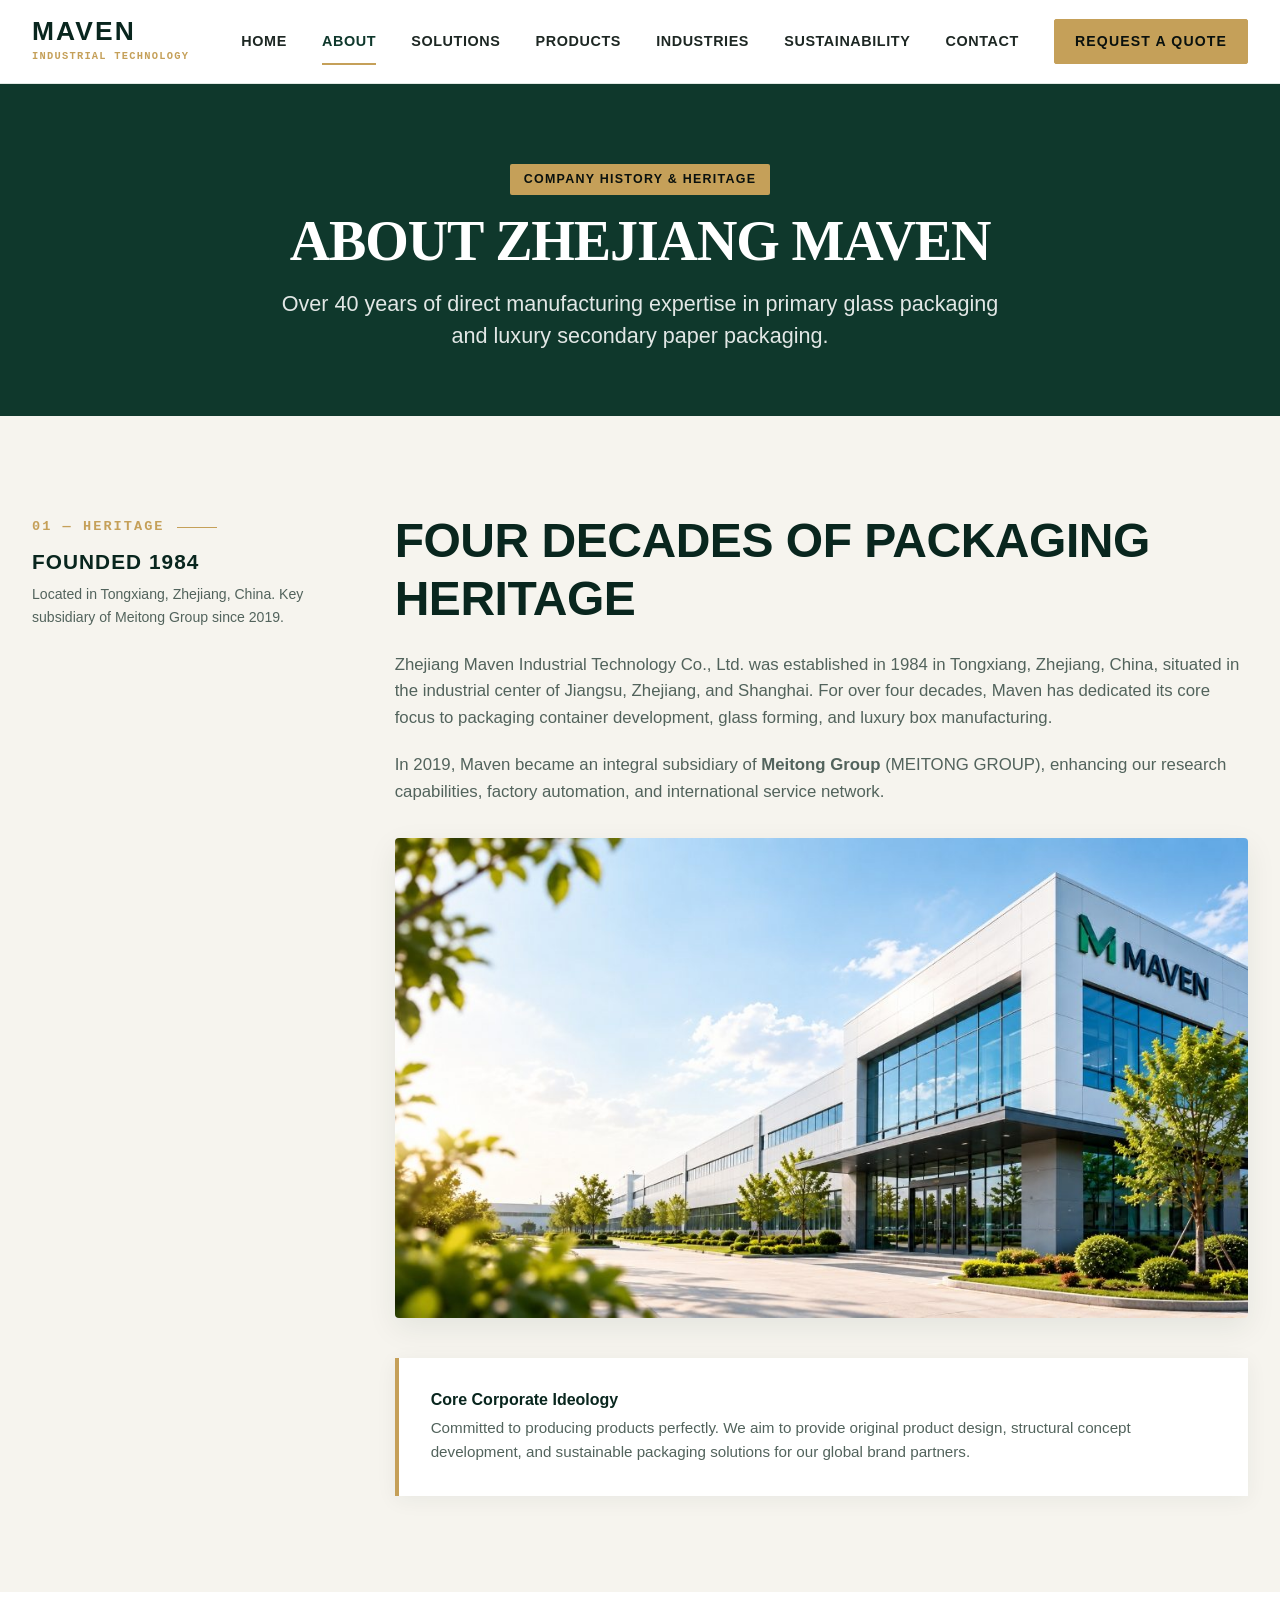
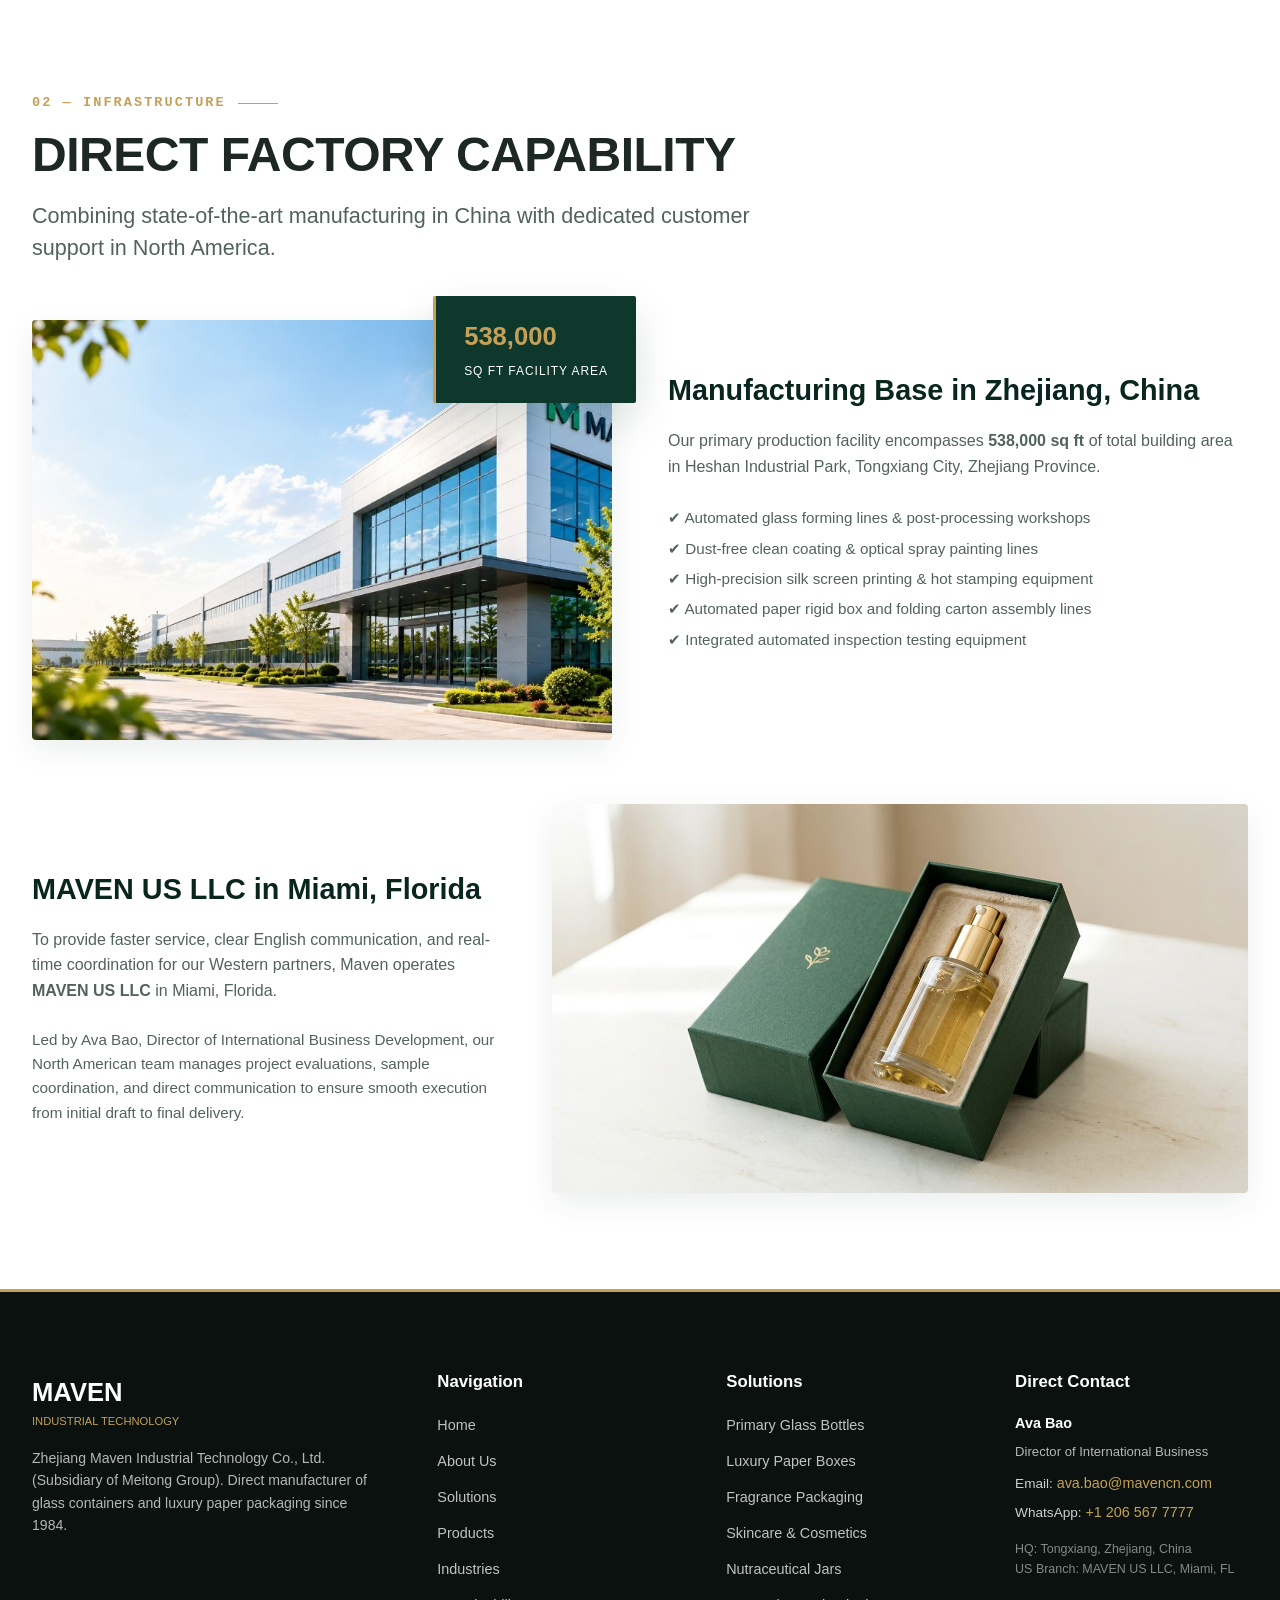
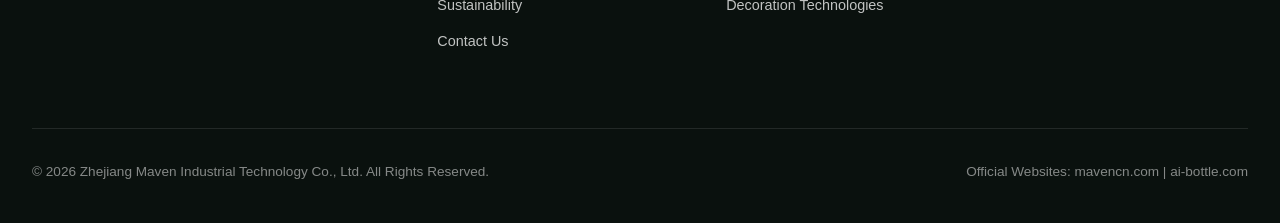
==== about.html @ 6f5cb387 "Initial Maven website" ====
<!DOCTYPE html>
<html lang="en">
<head>
  <meta charset="UTF-8">
  <meta name="viewport" content="width=device-width, initial-scale=1.0">
  <title>About Us | Zhejiang Maven Industrial Technology Co., Ltd.</title>
  <meta name="description" content="Discover Maven's 40+ year heritage in packaging manufacturing. Established 1984, Meitong Group subsidiary, 538,000 sq ft facility in Zhejiang, and Miami FL US support office.">
  <link rel="stylesheet" href="style.css">
</head>
<body>

  <!-- HEADER -->
  <header class="site-header">
    <div class="container header-inner">
      <a href="index.html" class="brand-logo">
        <span class="logo-main">MAVEN</span>
        <span class="logo-sub">INDUSTRIAL TECHNOLOGY</span>
      </a>

      <nav class="nav-links">
        <a href="index.html" class="nav-item">Home</a>
        <a href="about.html" class="nav-item active">About</a>
        <a href="solutions.html" class="nav-item">Solutions</a>
        <a href="products.html" class="nav-item">Products</a>
        <a href="industries.html" class="nav-item">Industries</a>
        <a href="sustainability.html" class="nav-item">Sustainability</a>
        <a href="contact.html" class="nav-item">Contact</a>
        <a href="#rfq" class="btn btn-gold trigger-rfq" style="padding: 0.65rem 1.25rem;">REQUEST A QUOTE</a>
      </nav>

      <button class="mobile-toggle" aria-label="Toggle Navigation">&#9776;</button>
    </div>
  </header>

  <!-- PAGE HERO (MODE A: MAVEN GREEN) -->
  <section class="section mode-maven-green" style="padding: 5rem 0 4rem;">
    <div class="container" style="text-align: center;">
      <span class="badge-contrast" style="margin-bottom: 1rem;">COMPANY HISTORY & HERITAGE</span>
      <h1 class="display-title" style="font-size: 3.5rem; margin-bottom: 1rem;">ABOUT ZHEJIANG MAVEN</h1>
      <p class="editorial-lead" style="max-width: 720px; margin: 0 auto; color: rgba(255, 255, 255, 0.88);">Over 40 years of direct manufacturing expertise in primary glass packaging and luxury secondary paper packaging.</p>
    </div>
  </section>

  <!-- HERITAGE (MODE B: WARM IVORY) -->
  <section class="section mode-ivory">
    <div class="container statement-rail-grid">
      <div class="statement-sticky-rail">
        <div class="section-num">01 — HERITAGE</div>
        <h3 style="font-size: 1.3rem; text-transform: uppercase; letter-spacing: 0.05em; color: var(--color-maven-green-dark);">FOUNDED 1984</h3>
        <p style="font-size: 0.88rem; color: var(--color-text-muted); margin-top: 0.5rem;">Located in Tongxiang, Zhejiang, China. Key subsidiary of Meitong Group since 2019.</p>
      </div>

      <div>
        <h2 class="editorial-heading" style="color: var(--color-maven-green-dark); margin-bottom: 1.5rem;">FOUR DECADES OF PACKAGING HERITAGE</h2>
        <p style="font-size: 1.05rem; color: var(--color-text-muted); margin-bottom: 1.25rem;">Zhejiang Maven Industrial Technology Co., Ltd. was established in 1984 in Tongxiang, Zhejiang, China, situated in the industrial center of Jiangsu, Zhejiang, and Shanghai. For over four decades, Maven has dedicated its core focus to packaging container development, glass forming, and luxury box manufacturing.</p>
        <p style="font-size: 1.05rem; color: var(--color-text-muted); margin-bottom: 2rem;">In 2019, Maven became an integral subsidiary of <strong>Meitong Group</strong> (MEITONG GROUP), enhancing our research capabilities, factory automation, and international service network.</p>

        <div style="margin-bottom: 2.5rem;">
          <img src="images/factory.jpg" alt="Maven Manufacturing Base and Headquarters" style="border-radius: var(--radius-sm); box-shadow: var(--shadow-card); width: 100%;">
        </div>

        <div style="background-color: var(--color-white); padding: 2rem; border-left: 4px solid var(--color-gold-accent); box-shadow: var(--shadow-subtle);">
          <h4 style="color: var(--color-maven-green-dark); margin-bottom: 0.4rem;">Core Corporate Ideology</h4>
          <p style="font-size: 0.95rem; color: var(--color-text-muted);">Committed to producing products perfectly. We aim to provide original product design, structural concept development, and sustainable packaging solutions for our global brand partners.</p>
        </div>
      </div>
    </div>
  </section>

  <!-- DIRECT FACTORY SCALE (MODE C: CLEAN WHITE) -->
  <section class="section mode-white">
    <div class="container">
      <div class="section-num">02 — INFRASTRUCTURE</div>
      <h2 class="editorial-heading" style="margin-bottom: 1rem;">DIRECT FACTORY CAPABILITY</h2>
      <p class="editorial-lead" style="max-width: 720px; margin-bottom: 3.5rem;">Combining state-of-the-art manufacturing in China with dedicated customer support in North America.</p>

      <div class="manufacturing-layout" style="margin-bottom: 4rem;">
        <div class="factory-image-stack">
          <img src="images/factory.jpg" alt="Maven Manufacturing Base" class="factory-img-lead">
          <div class="factory-img-badge">
            <span class="val">538,000</span>
            <span class="lbl">Sq Ft Facility Area</span>
          </div>
        </div>

        <div>
          <h3 style="font-size: 1.8rem; color: var(--color-maven-green-dark); margin-bottom: 1.25rem;">Manufacturing Base in Zhejiang, China</h3>
          <p style="color: var(--color-text-muted); font-size: 1rem; margin-bottom: 1.5rem;">Our primary production facility encompasses <strong>538,000 sq ft</strong> of total building area in Heshan Industrial Park, Tongxiang City, Zhejiang Province.</p>

          <ul style="line-height: 2; color: var(--color-text-muted); font-size: 0.95rem; margin-bottom: 2rem;">
            <li>&#10004; Automated glass forming lines & post-processing workshops</li>
            <li>&#10004; Dust-free clean coating & optical spray painting lines</li>
            <li>&#10004; High-precision silk screen printing & hot stamping equipment</li>
            <li>&#10004; Automated paper rigid box and folding carton assembly lines</li>
            <li>&#10004; Integrated automated inspection testing equipment</li>
          </ul>
        </div>
      </div>

      <div class="ecosystem-container">
        <div>
          <h3 style="font-size: 1.8rem; color: var(--color-maven-green-dark); margin-bottom: 1.25rem;">MAVEN US LLC in Miami, Florida</h3>
          <p style="color: var(--color-text-muted); font-size: 1rem; margin-bottom: 1.5rem;">To provide faster service, clear English communication, and real-time coordination for our Western partners, Maven operates <strong>MAVEN US LLC</strong> in Miami, Florida.</p>
          <p style="color: var(--color-text-muted); font-size: 0.95rem;">Led by Ava Bao, Director of International Business Development, our North American team manages project evaluations, sample coordination, and direct communication to ensure smooth execution from initial draft to final delivery.</p>
        </div>

        <div>
          <img src="images/why_integrated.jpg" alt="Maven US Office Support Miami FL" style="border-radius: var(--radius-sm); box-shadow: var(--shadow-card);">
        </div>
      </div>
    </div>
  </section>

  <!-- FOOTER -->
  <footer class="site-footer">
    <div class="container">
      <div class="footer-top-grid">
        <div class="footer-brand">
          <div class="logo-main">MAVEN</div>
          <div class="logo-sub">INDUSTRIAL TECHNOLOGY</div>
          <p style="font-size: 0.88rem; line-height: 1.6; color: rgba(255, 255, 255, 0.7); margin-top: 1rem;">
            Zhejiang Maven Industrial Technology Co., Ltd. (Subsidiary of Meitong Group). Direct manufacturer of glass containers and luxury paper packaging since 1984.
          </p>
        </div>

        <div class="footer-links-col">
          <h4>Navigation</h4>
          <ul>
            <li><a href="index.html">Home</a></li>
            <li><a href="about.html">About Us</a></li>
            <li><a href="solutions.html">Solutions</a></li>
            <li><a href="products.html">Products</a></li>
            <li><a href="industries.html">Industries</a></li>
            <li><a href="sustainability.html">Sustainability</a></li>
            <li><a href="contact.html">Contact Us</a></li>
          </ul>
        </div>

        <div class="footer-links-col">
          <h4>Solutions</h4>
          <ul>
            <li><a href="products.html?cat=glass">Primary Glass Bottles</a></li>
            <li><a href="products.html?cat=paper">Luxury Paper Boxes</a></li>
            <li><a href="products.html?cat=fragrance">Fragrance Packaging</a></li>
            <li><a href="products.html?cat=cosmetic">Skincare & Cosmetics</a></li>
            <li><a href="products.html?cat=nutra">Nutraceutical Jars</a></li>
            <li><a href="solutions.html">Decoration Technologies</a></li>
          </ul>
        </div>

        <div class="footer-links-col">
          <h4>Direct Contact</h4>
          <p style="font-size: 0.9rem; color: var(--color-white); margin-bottom: 0.4rem;"><strong>Ava Bao</strong></p>
          <p style="font-size: 0.82rem; color: rgba(255, 255, 255, 0.7); margin-bottom: 0.6rem;">Director of International Business</p>
          <p style="font-size: 0.85rem; margin-bottom: 0.4rem;">Email: <a href="mailto:ava.bao@mavencn.com" style="color: var(--color-gold-accent);">ava.bao@mavencn.com</a></p>
          <p style="font-size: 0.85rem; margin-bottom: 1rem;">WhatsApp: <a href="tel:+12065677777" style="color: var(--color-gold-accent);">+1 206 567 7777</a></p>
          <p style="font-size: 0.78rem; color: rgba(255, 255, 255, 0.5);">HQ: Tongxiang, Zhejiang, China<br>US Branch: MAVEN US LLC, Miami, FL</p>
        </div>
      </div>

      <div class="footer-bottom-bar">
        <div>&copy; 2026 Zhejiang Maven Industrial Technology Co., Ltd. All Rights Reserved.</div>
        <div>Official Websites: mavencn.com | ai-bottle.com</div>
      </div>
    </div>
  </footer>

  <!-- MODAL -->
  <div class="modal-overlay" id="rfqModal">
    <div class="modal-content">
      <button class="modal-close close-rfq">&times;</button>
      <div class="section-num" style="margin-bottom: 0.4rem;">DIRECT INQUIRY</div>
      <h3 style="font-size: 1.8rem; color: var(--color-maven-green-dark); margin-bottom: 0.5rem;">REQUEST A PACKAGING QUOTE</h3>
      <p style="font-size: 0.9rem; color: var(--color-text-muted); margin-bottom: 2rem;">Fill out your packaging requirements and our team will respond within 24 business hours.</p>

      <form class="quote-form-handler">
        <div class="form-row">
          <div class="form-group">
            <label class="form-label">Full Name *</label>
            <input type="text" class="form-control" required placeholder="John Doe">
          </div>
          <div class="form-group">
            <label class="form-label">Company Name *</label>
            <input type="text" class="form-control" required placeholder="Your Brand Ltd.">
          </div>
        </div>

        <div class="form-group">
          <label class="form-label">Project Details & Specifications *</label>
          <textarea class="form-control" required placeholder="Describe bottle volume, neck size, cap type, decoration preferences, or paper box style."></textarea>
        </div>

        <button type="submit" class="btn btn-green" style="width: 100%;">SUBMIT QUOTE REQUEST</button>
      </form>
    </div>
  </div>

  <script src="main.js"></script>
</body>
</html>
---- style.css ----
/* ==========================================================================
   ZHEJIANG MAVEN INDUSTRIAL TECHNOLOGY CO., LTD.
   Editorial B2B Visual System & Design System
   
   Visual Philosophy: Premium Packaging Editorial + Industrial Precision + Botanical Lines
   ========================================================================== */

/* --------------------------------------------------------------------------
   1. COLOR MODES & SYSTEM VARIABLES
   -------------------------------------------------------------------------- */
:root {
  /* Brand Core Colors */
  --color-maven-green: #0F382C;
  --color-maven-green-light: #184D3E;
  --color-maven-green-dark: #09261E;
  --color-botanical-light: #EAF1ED;
  --color-botanical-mid: #D3E2D9;
  
  --color-gold-accent: #C5A059;
  --color-gold-light: #D4AF37;
  --color-gold-subtle: rgba(197, 160, 89, 0.18);
  --color-gold-border: rgba(197, 160, 89, 0.35);

  --color-ivory: #F6F4EE;
  --color-ivory-dark: #EBE7DD;
  --color-white: #FFFFFF;
  --color-charcoal-dark: #0A110E;
  --color-charcoal-mid: #141F1A;
  
  --color-text-main: #1D2723;
  --color-text-muted: #52635C;
  --color-text-inverse: #FFFFFF;
  --color-text-inverse-muted: rgba(255, 255, 255, 0.78);

  --color-border-light: #E1E8E4;
  --color-border-dark: #22352E;

  /* Fonts */
  --font-serif: "Georgia", "Times New Roman", serif;
  --font-sans: -apple-system, BlinkMacSystemFont, "Segoe UI", Roboto, Helvetica, Arial, sans-serif;
  --font-mono: "SFMono-Regular", Consolas, "Liberation Mono", Menlo, monospace;

  /* Spacing & Layout */
  --container-max: 1280px;
  --header-height: 84px;

  --radius-xs: 2px;
  --radius-sm: 4px;
  --radius-md: 8px;
  --radius-lg: 16px;

  --shadow-subtle: 0 4px 20px rgba(15, 56, 44, 0.06);
  --shadow-card: 0 10px 30px rgba(15, 56, 44, 0.08);
  --shadow-hover: 0 18px 40px rgba(15, 56, 44, 0.14);

  --transition-smooth: 0.3s cubic-bezier(0.25, 0.8, 0.25, 1);
}

/* Base Reset */
/* Base Reset & Structural Safety Safeguards */
*, *::before, *::after {
  box-sizing: border-box;
  margin: 0;
  padding: 0;
}

html {
  scroll-behavior: smooth;
  font-size: 16px;
}

body {
  font-family: var(--font-sans);
  color: var(--color-text-main);
  background-color: var(--color-white);
  line-height: 1.6;
  -webkit-font-smoothing: antialiased;
  width: 100%;
  position: relative;
}

/* Prevent sticky header occlusion on anchor targets */
[id] {
  scroll-margin-top: calc(var(--header-height) + 1.5rem);
}

/* Defensive Media & Text Boundaries */
img, svg, video, iframe, canvas {
  max-width: 100%;
  height: auto;
  display: block;
}

p, h1, h2, h3, h4, h5, h6, span, a, label, button, .badge-contrast, .section-num {
  overflow-wrap: break-word;
  word-break: break-word;
}

a {
  color: inherit;
  text-decoration: none;
  transition: all var(--transition-smooth);
}

ul, ol {
  list-style: none;
}

/* --------------------------------------------------------------------------
   2. VISUAL MODES (SECTION BACKGROUND VARIANTS)
   -------------------------------------------------------------------------- */
.mode-maven-green {
  background-color: var(--color-maven-green);
  color: var(--color-text-inverse);
}
.mode-maven-green h1, 
.mode-maven-green h2, 
.mode-maven-green h3, 
.mode-maven-green h4 {
  color: var(--color-white);
}

.mode-ivory {
  background-color: var(--color-ivory);
  color: var(--color-text-main);
}
.mode-ivory h1, 
.mode-ivory h2, 
.mode-ivory h3 {
  color: var(--color-maven-green-dark);
}

.mode-white {
  background-color: var(--color-white);
  color: var(--color-text-main);
}

.mode-botanical {
  background-color: var(--color-botanical-light);
  color: var(--color-text-main);
}

.mode-charcoal {
  background-color: var(--color-charcoal-dark);
  color: var(--color-text-inverse);
}
.mode-charcoal h1, 
.mode-charcoal h2, 
.mode-charcoal h3, 
.mode-charcoal h4 {
  color: var(--color-white);
}

/* --------------------------------------------------------------------------
   3. EDITORIAL TYPOGRAPHY & SECTION NUMBERING
   -------------------------------------------------------------------------- */
h1, h2, h3, h4 {
  font-weight: 700;
  line-height: 1.2;
}

.display-title {
  font-family: var(--font-serif);
  font-size: clamp(2.5rem, 6vw, 4.5rem);
  letter-spacing: -0.02em;
  line-height: 1.08;
}

.editorial-heading {
  font-family: var(--font-sans);
  font-size: clamp(1.8rem, 3.8vw, 3rem);
  letter-spacing: -0.01em;
  text-transform: uppercase;
  font-weight: 800;
}

.section-num {
  display: inline-flex;
  align-items: center;
  gap: 0.75rem;
  font-family: var(--font-mono);
  font-size: 0.85rem;
  font-weight: 700;
  letter-spacing: 0.15em;
  color: var(--color-gold-accent);
  text-transform: uppercase;
  margin-bottom: 0.75rem;
}

.section-num::after {
  content: "";
  display: inline-block;
  width: 40px;
  height: 1px;
  background-color: var(--color-gold-accent);
}

.mode-maven-green .section-num,
.mode-charcoal .section-num {
  color: var(--color-gold-light);
}

.editorial-lead {
  font-size: clamp(1.1rem, 1.8vw, 1.35rem);
  font-weight: 400;
  line-height: 1.5;
  color: var(--color-text-muted);
}
.mode-maven-green .editorial-lead,
.mode-charcoal .editorial-lead {
  color: var(--color-text-inverse-muted);
}

/* High Contrast Eyebrow Badges */
.badge-contrast {
  display: inline-block;
  padding: 0.35rem 0.85rem;
  font-family: var(--font-sans);
  font-size: 0.78rem;
  font-weight: 800;
  text-transform: uppercase;
  letter-spacing: 0.1em;
  border-radius: var(--radius-xs);
  background-color: var(--color-gold-accent);
  color: var(--color-charcoal-dark);
}

/* --------------------------------------------------------------------------
   4. LAYOUT UTILITIES
   -------------------------------------------------------------------------- */
.container {
  width: 100%;
  max-width: var(--container-max);
  margin: 0 auto;
  padding: 0 2rem;
}

.section {
  padding: 6rem 0;
  position: relative;
}

.section-lg {
  padding: 8rem 0;
}

.section-sm {
  padding: 4rem 0;
}

/* --------------------------------------------------------------------------
   5. BUTTONS & CTA SYSTEM
   -------------------------------------------------------------------------- */
.btn {
  display: inline-flex;
  align-items: center;
  justify-content: center;
  gap: 0.75rem;
  padding: 1rem 2rem;
  font-size: 0.88rem;
  font-weight: 700;
  letter-spacing: 0.08em;
  text-transform: uppercase;
  border-radius: var(--radius-xs);
  border: 1px solid transparent;
  cursor: pointer;
  transition: all var(--transition-smooth);
}

.btn-green {
  background-color: var(--color-maven-green);
  color: var(--color-white);
  border-color: var(--color-maven-green);
}
.btn-green:hover {
  background-color: var(--color-maven-green-light);
  transform: translateY(-2px);
  box-shadow: var(--shadow-hover);
}

.btn-gold {
  background-color: var(--color-gold-accent);
  color: var(--color-charcoal-dark);
  border-color: var(--color-gold-accent);
}
.btn-gold:hover {
  background-color: var(--color-gold-light);
  transform: translateY(-2px);
  box-shadow: var(--shadow-hover);
}

.btn-outline-green {
  border-color: var(--color-maven-green);
  color: var(--color-maven-green);
  background-color: transparent;
}
.btn-outline-green:hover {
  background-color: var(--color-maven-green);
  color: var(--color-white);
}

.btn-outline-gold {
  border-color: var(--color-gold-accent);
  color: var(--color-gold-accent);
  background-color: transparent;
}
.btn-outline-gold:hover {
  background-color: var(--color-gold-accent);
  color: var(--color-charcoal-dark);
}

.btn-outline-white {
  border-color: rgba(255, 255, 255, 0.4);
  color: var(--color-white);
  background-color: transparent;
}
.btn-outline-white:hover {
  border-color: var(--color-white);
  background-color: var(--color-white);
  color: var(--color-maven-green);
}

.link-arrow {
  display: inline-flex;
  align-items: center;
  gap: 0.5rem;
  font-size: 0.9rem;
  font-weight: 700;
  letter-spacing: 0.05em;
  color: var(--color-gold-accent);
  text-transform: uppercase;
}
.link-arrow:hover {
  gap: 0.85rem;
  color: var(--color-gold-light);
}

/* --------------------------------------------------------------------------
   6. SITE HEADER & NAVIGATION
   -------------------------------------------------------------------------- */
.site-header {
  position: sticky;
  top: 0;
  left: 0;
  width: 100%;
  height: var(--header-height);
  background-color: var(--color-white);
  border-bottom: 1px solid var(--color-border-light);
  z-index: 1000;
  transition: all var(--transition-smooth);
}

.header-inner {
  display: flex;
  align-items: center;
  justify-content: space-between;
  height: 100%;
}

.brand-logo {
  display: flex;
  align-items: flex-start;
  flex-direction: column;
}

.brand-logo .logo-main {
  font-family: var(--font-sans);
  font-size: 1.65rem;
  font-weight: 900;
  letter-spacing: 0.08em;
  color: var(--color-maven-green-dark);
  line-height: 1;
}

.brand-logo .logo-sub {
  font-family: var(--font-mono);
  font-size: 0.65rem;
  font-weight: 700;
  letter-spacing: 0.12em;
  color: var(--color-gold-accent);
  margin-top: 0.2rem;
  text-transform: uppercase;
}

.nav-links {
  display: flex;
  align-items: center;
  gap: 2.2rem;
}

.nav-item {
  font-size: 0.9rem;
  font-weight: 700;
  letter-spacing: 0.04em;
  text-transform: uppercase;
  color: var(--color-text-main);
  padding: 0.5rem 0;
  position: relative;
}

.nav-item:hover,
.nav-item.active {
  color: var(--color-maven-green);
}

.nav-item.active::after {
  content: "";
  position: absolute;
  bottom: -4px;
  left: 0;
  width: 100%;
  height: 2px;
  background-color: var(--color-gold-accent);
}

.mobile-toggle {
  display: none;
  background: none;
  border: none;
  font-size: 1.6rem;
  color: var(--color-maven-green);
  cursor: pointer;
}

/* --------------------------------------------------------------------------
   7. HOMEPAGE EDITORIAL HERO (DISTINCTIVE ASYMMETRIC COMPOSITION)
   -------------------------------------------------------------------------- */
.editorial-hero {
  position: relative;
  background-color: var(--color-maven-green);
  color: var(--color-white);
  padding: 2.5rem 0 3.5rem;
  overflow: hidden;
}

/* Background Technical Grid Overlay */
.editorial-hero::before {
  content: "";
  position: absolute;
  top: 0;
  left: 0;
  right: 0;
  bottom: 0;
  background-image: linear-gradient(rgba(197, 160, 89, 0.06) 1px, transparent 1px),
                    linear-gradient(90deg, rgba(197, 160, 89, 0.06) 1px, transparent 1px);
  background-size: 60px 60px;
  pointer-events: none;
}

.hero-layout {
  display: grid;
  grid-template-columns: 1.2fr 0.8fr;
  gap: 3.5rem;
  align-items: center;
  position: relative;
  z-index: 2;
}

.hero-header-block {
  position: relative;
}

.hero-top-meta {
  display: flex;
  align-items: center;
  gap: 1.25rem;
  margin-bottom: 1.25rem;
  flex-wrap: wrap;
}

.hero-title {
  font-family: var(--font-sans);
  font-size: clamp(2.8rem, 5.5vw, 4.8rem);
  font-weight: 900;
  line-height: 1.05;
  text-transform: uppercase;
  letter-spacing: -0.02em;
  margin-bottom: 1.25rem;
  color: var(--color-white);
}

.hero-title span.gold-highlight {
  color: var(--color-gold-accent);
  font-family: var(--font-serif);
  font-style: italic;
  text-transform: none;
  font-weight: 400;
}

.hero-description {
  font-size: 1.15rem;
  line-height: 1.6;
  color: rgba(255, 255, 255, 0.88);
  max-width: 580px;
  margin-bottom: 1.5rem;
}

.hero-actions-row {
  display: flex;
  align-items: center;
  gap: 1.25rem;
  flex-wrap: wrap;
  margin-bottom: 2rem;
}

/* Technical Specification Rail */
.tech-spec-rail {
  display: flex;
  align-items: center;
  gap: 2.5rem;
  padding-top: 1.25rem;
  border-top: 1px solid rgba(197, 160, 89, 0.3);
}

.spec-item {
  display: flex;
  flex-direction: column;
}

.spec-item .spec-val {
  font-family: var(--font-sans);
  font-size: 1.3rem;
  font-weight: 800;
  color: var(--color-gold-accent);
}

.spec-item .spec-lbl {
  font-size: 0.78rem;
  text-transform: uppercase;
  letter-spacing: 0.08em;
  color: rgba(255, 255, 255, 0.75);
}

/* Layered Framing Image Composition */
.hero-composition {
  position: relative;
}

.hero-frame-main {
  position: relative;
  border-radius: var(--radius-sm);
  border: 1px solid var(--color-gold-border);
  box-shadow: var(--shadow-hover);
  overflow: hidden;
  background-color: var(--color-charcoal-mid);
}

.hero-frame-main img {
  width: 100%;
  height: 420px;
  object-fit: cover;
  object-position: center 30%;
  filter: brightness(0.98);
  transition: transform 0.6s ease;
}

.hero-frame-main:hover img {
  transform: scale(1.03);
}

/* Floating Overlapping Detail Card */
.hero-floating-card {
  position: absolute;
  bottom: -1.5rem;
  left: -1.5rem;
  background-color: var(--color-white);
  color: var(--color-charcoal-dark);
  padding: 1.25rem;
  border-radius: var(--radius-sm);
  border-left: 4px solid var(--color-gold-accent);
  box-shadow: var(--shadow-hover);
  max-width: 280px;
  z-index: 10;
}

.hero-floating-card h4 {
  font-size: 0.95rem;
  text-transform: uppercase;
  letter-spacing: 0.05em;
  color: var(--color-maven-green);
  margin-bottom: 0.3rem;
}

.hero-floating-card p {
  font-size: 0.82rem;
  color: var(--color-text-muted);
  line-height: 1.4;
}

/* --------------------------------------------------------------------------
   8. ASYMMETRIC SECTION 01: EDITORIAL STATEMENT & STATEMENT RAIL
   -------------------------------------------------------------------------- */
.statement-rail-grid {
  display: grid;
  grid-template-columns: 0.35fr 1fr;
  gap: 4rem;
  align-items: flex-start;
}

.statement-sticky-rail {
  position: sticky;
  top: 100px;
}

.statement-main-content h2 {
  margin-bottom: 1.5rem;
}

.statement-main-content p {
  font-size: 1.1rem;
  color: var(--color-text-muted);
  margin-bottom: 2rem;
}

.stats-mosaic {
  display: grid;
  grid-template-columns: repeat(3, 1fr);
  gap: 1.5rem;
  margin-top: 3rem;
}

.stat-box {
  padding: 1.75rem;
  background-color: var(--color-white);
  border: 1px solid var(--color-border-light);
  border-left: 3px solid var(--color-maven-green);
  box-shadow: var(--shadow-subtle);
}

.stat-box .stat-num {
  font-family: var(--font-sans);
  font-size: 2.2rem;
  font-weight: 900;
  color: var(--color-maven-green);
  line-height: 1;
  margin-bottom: 0.4rem;
}

.stat-box .stat-label {
  font-size: 0.85rem;
  font-weight: 600;
  color: var(--color-text-muted);
}

/* --------------------------------------------------------------------------
   8B. CATALOGUE CATEGORY FILTER CONTROLS (PRODUCTS PAGE)
   -------------------------------------------------------------------------- */
.catalogue-filters {
  display: flex;
  align-items: center;
  justify-content: center;
  flex-wrap: wrap;
  gap: 0.75rem;
  margin-bottom: 3rem;
  width: 100%;
}

.filter-btn {
  display: inline-flex;
  align-items: center;
  justify-content: center;
  padding: 0.7rem 1.4rem;
  font-family: var(--font-sans);
  font-size: 0.78rem;
  font-weight: 800;
  letter-spacing: 0.08em;
  text-transform: uppercase;
  color: var(--color-maven-green-dark);
  background-color: var(--color-ivory);
  border: 1px solid var(--color-border-light);
  border-radius: var(--radius-xs);
  cursor: pointer;
  transition: all var(--transition-smooth);
  user-select: none;
  white-space: nowrap;
}

.filter-btn:hover {
  background-color: var(--color-botanical-light);
  border-color: var(--color-gold-accent);
  color: var(--color-maven-green-dark);
  transform: translateY(-2px);
  box-shadow: var(--shadow-subtle);
}

.filter-btn.active {
  background-color: var(--color-gold-accent);
  border-color: var(--color-gold-accent);
  color: var(--color-charcoal-dark);
  box-shadow: 0 4px 14px rgba(197, 160, 89, 0.28);
}

.filter-btn:focus-visible {
  outline: 2px solid var(--color-gold-accent);
  outline-offset: 2px;
}

/* --------------------------------------------------------------------------
   9. SECTION 02: ASYMMETRIC CORE CAPABILITIES (GLASS + PAPER + CUSTOM)
   -------------------------------------------------------------------------- */
.capabilities-asymmetric {
  display: grid;
  grid-template-columns: 1.2fr 0.8fr;
  gap: 2.5rem;
  margin-top: 3.5rem;
}

.cap-card-large {
  position: relative;
  background-color: var(--color-white);
  border: 1px solid var(--color-border-light);
  border-radius: var(--radius-sm);
  overflow: hidden;
  box-shadow: var(--shadow-card);
  display: flex;
  flex-direction: column;
}

.cap-card-large .cap-img {
  height: 340px;
  width: 100%;
  object-fit: cover;
}

.cap-card-large .cap-body {
  padding: 2.5rem;
}

.cap-stack-small {
  display: flex;
  flex-direction: column;
  gap: 2rem;
}

.cap-card-small {
  background-color: var(--color-white);
  border: 1px solid var(--color-border-light);
  border-radius: var(--radius-sm);
  padding: 2rem;
  box-shadow: var(--shadow-subtle);
  transition: all var(--transition-smooth);
}

.cap-card-small:hover {
  border-color: var(--color-gold-accent);
  box-shadow: var(--shadow-hover);
}

/* --------------------------------------------------------------------------
   10. SECTION 03: PRODUCT FEATURED SHOWCASE (FEATURED + MINI CAROUSEL)
   -------------------------------------------------------------------------- */
.featured-product-layout {
  display: grid;
  grid-template-columns: 1fr 1fr;
  gap: 3.5rem;
  align-items: center;
}

.featured-product-image-container {
  position: relative;
  border-radius: var(--radius-sm);
  overflow: hidden;
  box-shadow: var(--shadow-hover);
  border: 1px solid var(--color-border-light);
}

.featured-product-image-container img {
  width: 100%;
  height: 440px;
  object-fit: cover;
}

.product-series-mini-grid {
  display: grid;
  grid-template-columns: repeat(2, 1fr);
  gap: 1.25rem;
  margin-top: 2rem;
}

.mini-series-item {
  padding: 1.25rem;
  background-color: var(--color-ivory);
  border: 1px solid var(--color-border-light);
  border-left: 3px solid var(--color-gold-accent);
}

.mini-series-item h5 {
  font-size: 0.95rem;
  color: var(--color-maven-green-dark);
  margin-bottom: 0.25rem;
}

.mini-series-item p {
  font-size: 0.8rem;
  color: var(--color-text-muted);
}

/* --------------------------------------------------------------------------
   11. SECTION 04: INDUSTRIES VISUAL ECOSYSTEM (CENTRAL IMAGE + FLOATING LABELS)
   -------------------------------------------------------------------------- */
.ecosystem-container {
  display: grid;
  grid-template-columns: 0.8fr 1.2fr;
  gap: 3.5rem;
  align-items: center;
}

.ecosystem-tags-grid {
  display: grid;
  grid-template-columns: repeat(2, 1fr);
  gap: 1.25rem;
}

.ecosystem-tag-card {
  padding: 1.5rem;
  background-color: var(--color-white);
  border: 1px solid var(--color-border-light);
  border-radius: var(--radius-sm);
  transition: all var(--transition-smooth);
}

.ecosystem-tag-card:hover {
  border-color: var(--color-maven-green);
  background-color: var(--color-botanical-light);
  transform: translateY(-3px);
}

.ecosystem-tag-card h4 {
  font-size: 1rem;
  color: var(--color-maven-green-dark);
  margin-bottom: 0.4rem;
}

.ecosystem-tag-card p {
  font-size: 0.82rem;
  color: var(--color-text-muted);
}

/* --------------------------------------------------------------------------
   12. SECTION 05: DECORATION MOSAIC GALLERY (FEATURED + THUMBNAILS)
   -------------------------------------------------------------------------- */
.mosaic-gallery-grid {
  display: grid;
  grid-template-columns: 1.2fr 0.8fr;
  gap: 2rem;
  margin-top: 3rem;
}

.mosaic-main {
  position: relative;
  border-radius: var(--radius-sm);
  overflow: hidden;
  box-shadow: var(--shadow-hover);
}

.mosaic-main img {
  width: 100%;
  height: 480px;
  object-fit: cover;
}

.mosaic-side-grid {
  display: grid;
  grid-template-columns: repeat(2, 1fr);
  gap: 1rem;
}

.mosaic-chip {
  background-color: var(--color-charcoal-mid);
  padding: 1.25rem;
  border-radius: var(--radius-xs);
  border: 1px solid var(--color-border-dark);
}

.mosaic-chip h4 {
  color: var(--color-gold-light);
  font-size: 0.95rem;
  margin-bottom: 0.3rem;
}

.mosaic-chip p {
  color: rgba(255, 255, 255, 0.7);
  font-size: 0.8rem;
}

/* --------------------------------------------------------------------------
   13. SECTION 06: MANUFACTURING CINEMATIC COMPOSITION
   -------------------------------------------------------------------------- */
.manufacturing-layout {
  display: grid;
  grid-template-columns: 1fr 1fr;
  gap: 3.5rem;
  align-items: center;
}

.factory-image-stack {
  position: relative;
}

.factory-img-lead {
  width: 100%;
  height: 420px;
  object-fit: cover;
  border-radius: var(--radius-sm);
  box-shadow: var(--shadow-card);
}

.factory-img-badge {
  position: absolute;
  top: -1.5rem;
  right: -1.5rem;
  background-color: var(--color-maven-green);
  color: var(--color-white);
  padding: 1.25rem 1.75rem;
  border-radius: var(--radius-xs);
  box-shadow: var(--shadow-hover);
  border-left: 3px solid var(--color-gold-accent);
}

.factory-img-badge span.val {
  font-family: var(--font-sans);
  font-size: 1.6rem;
  font-weight: 900;
  color: var(--color-gold-accent);
  display: block;
}

.factory-img-badge span.lbl {
  font-size: 0.75rem;
  text-transform: uppercase;
  letter-spacing: 0.08em;
}

/* --------------------------------------------------------------------------
   14. SITE FOOTER
   -------------------------------------------------------------------------- */
.site-footer {
  background-color: var(--color-charcoal-dark);
  color: rgba(255, 255, 255, 0.8);
  padding: 5rem 0 2.5rem;
  border-top: 3px solid var(--color-gold-accent);
}

.footer-top-grid {
  display: grid;
  grid-template-columns: 1.5fr repeat(3, 1fr);
  gap: 3.5rem;
  margin-bottom: 4rem;
}

.footer-brand .logo-main {
  font-size: 1.6rem;
  font-weight: 900;
  color: var(--color-white);
}

.footer-brand .logo-sub {
  font-size: 0.7rem;
  color: var(--color-gold-accent);
}

.footer-links-col h4 {
  color: var(--color-white);
  font-size: 1.05rem;
  margin-bottom: 1.25rem;
}

.footer-links-col ul li {
  margin-bottom: 0.65rem;
}

.footer-links-col a {
  color: rgba(255, 255, 255, 0.75);
  font-size: 0.9rem;
}
.footer-links-col a:hover {
  color: var(--color-gold-accent);
}

.footer-bottom-bar {
  padding-top: 2rem;
  border-top: 1px solid rgba(255, 255, 255, 0.1);
  display: flex;
  align-items: center;
  justify-content: space-between;
  flex-wrap: wrap;
  gap: 1rem;
  font-size: 0.85rem;
  color: rgba(255, 255, 255, 0.5);
}

/* --------------------------------------------------------------------------
   15. MODAL DIALOG
   -------------------------------------------------------------------------- */
.modal-overlay {
  position: fixed;
  top: 0;
  left: 0;
  width: 100%;
  height: 100%;
  background-color: rgba(10, 17, 14, 0.75);
  backdrop-filter: blur(6px);
  z-index: 2000;
  display: flex;
  align-items: center;
  justify-content: center;
  padding: 1.5rem;
  opacity: 0;
  visibility: hidden;
  transition: opacity var(--transition-smooth), visibility var(--transition-smooth);
}

.modal-overlay.active {
  opacity: 1;
  visibility: visible;
}

.modal-content {
  background-color: var(--color-white);
  width: 100%;
  max-width: 680px;
  max-height: 90vh;
  overflow-y: auto;
  border-radius: var(--radius-sm);
  box-shadow: var(--shadow-hover);
  padding: 3rem;
  position: relative;
}

.modal-close {
  position: absolute;
  top: 1.25rem;
  right: 1.25rem;
  background: none;
  border: none;
  font-size: 1.6rem;
  color: var(--color-text-muted);
  cursor: pointer;
}

.form-group {
  margin-bottom: 1.5rem;
}

.form-label {
  display: block;
  font-size: 0.85rem;
  font-weight: 700;
  text-transform: uppercase;
  letter-spacing: 0.04em;
  color: var(--color-charcoal-dark);
  margin-bottom: 0.4rem;
}

.form-control {
  width: 100%;
  padding: 0.85rem 1rem;
  font-size: 0.95rem;
  border: 1px solid var(--color-border-light);
  border-radius: var(--radius-xs);
  background-color: var(--color-ivory);
}

.form-control:focus {
  outline: none;
  border-color: var(--color-maven-green);
  background-color: var(--color-white);
}

.form-row {
  display: grid;
  grid-template-columns: repeat(2, 1fr);
  gap: 1.25rem;
}

/* --------------------------------------------------------------------------
   16. RESPONSIVE MEDIA QUERIES
   -------------------------------------------------------------------------- */
@media (max-width: 1024px) {
  .hero-layout,
  .statement-rail-grid,
  .capabilities-asymmetric,
  .featured-product-layout,
  .ecosystem-container,
  .mosaic-gallery-grid,
  .manufacturing-layout {
    grid-template-columns: 1fr;
    gap: 3rem;
  }

  .statement-sticky-rail {
    position: static;
  }

  .hero-floating-card {
    position: relative;
    bottom: 0;
    left: 0;
    max-width: 100%;
    margin-top: 1.5rem;
  }

  .footer-top-grid {
    grid-template-columns: repeat(2, 1fr);
  }
}

@media (max-width: 768px) {
  :root {
    --header-height: 72px;
  }

  .nav-links {
    position: fixed;
    top: var(--header-height);
    left: 0;
    width: 100%;
    height: calc(100vh - var(--header-height));
    overflow-y: auto;
    background-color: var(--color-white);
    flex-direction: column;
    align-items: flex-start;
    gap: 1.5rem;
    padding: 2.5rem 2rem;
    box-shadow: var(--shadow-hover);
    clip-path: circle(0% at 100% 0);
    transition: clip-path 0.4s ease-in-out, opacity 0.3s ease;
    opacity: 0;
    z-index: 999;
  }

  .nav-links.active {
    clip-path: circle(150% at 100% 0);
    opacity: 1;
  }

  .nav-links .nav-item {
    font-size: 1.1rem;
    padding: 0.25rem 0;
    width: 100%;
    border-bottom: 1px solid var(--color-border-light);
  }

  .nav-links .btn {
    width: 100%;
    margin-top: 1rem;
  }

  .mobile-toggle {
    display: block;
    width: 44px;
    height: 44px;
    line-height: 44px;
    text-align: center;
  }

  .stats-mosaic,
  .ecosystem-tags-grid,
  .mosaic-side-grid,
  .form-row {
    grid-template-columns: 1fr;
  }

  .hero-frame-main img {
    height: 340px;
  }

  .catalogue-filters {
    gap: 0.5rem;
    justify-content: flex-start;
  }

  .filter-btn {
    padding: 0.55rem 1rem;
    font-size: 0.72rem;
  }

  .factory-img-badge {
    position: relative;
    top: 0;
    right: 0;
    margin-top: 1rem;
    max-width: 100%;
  }

  .product-grid-3col,
  .grid-3col {
    grid-template-columns: 1fr;
  }

  .footer-top-grid {
    grid-template-columns: 1fr;
  }
}

@media (max-width: 480px) {
  .container {
    padding: 0 1.25rem;
  }

  .hero-title {
    font-size: 2.2rem;
  }

  .editorial-heading {
    font-size: 1.6rem;
  }

  .hero-actions-row {
    flex-direction: column;
    align-items: stretch;
    width: 100%;
  }

  .hero-actions-row .btn {
    width: 100%;
  }

  .hero-frame-main img {
    height: 260px;
  }

  .cap-card-large .cap-body {
    padding: 1.5rem;
  }

  .section {
    padding: 3.5rem 0;
  }
}
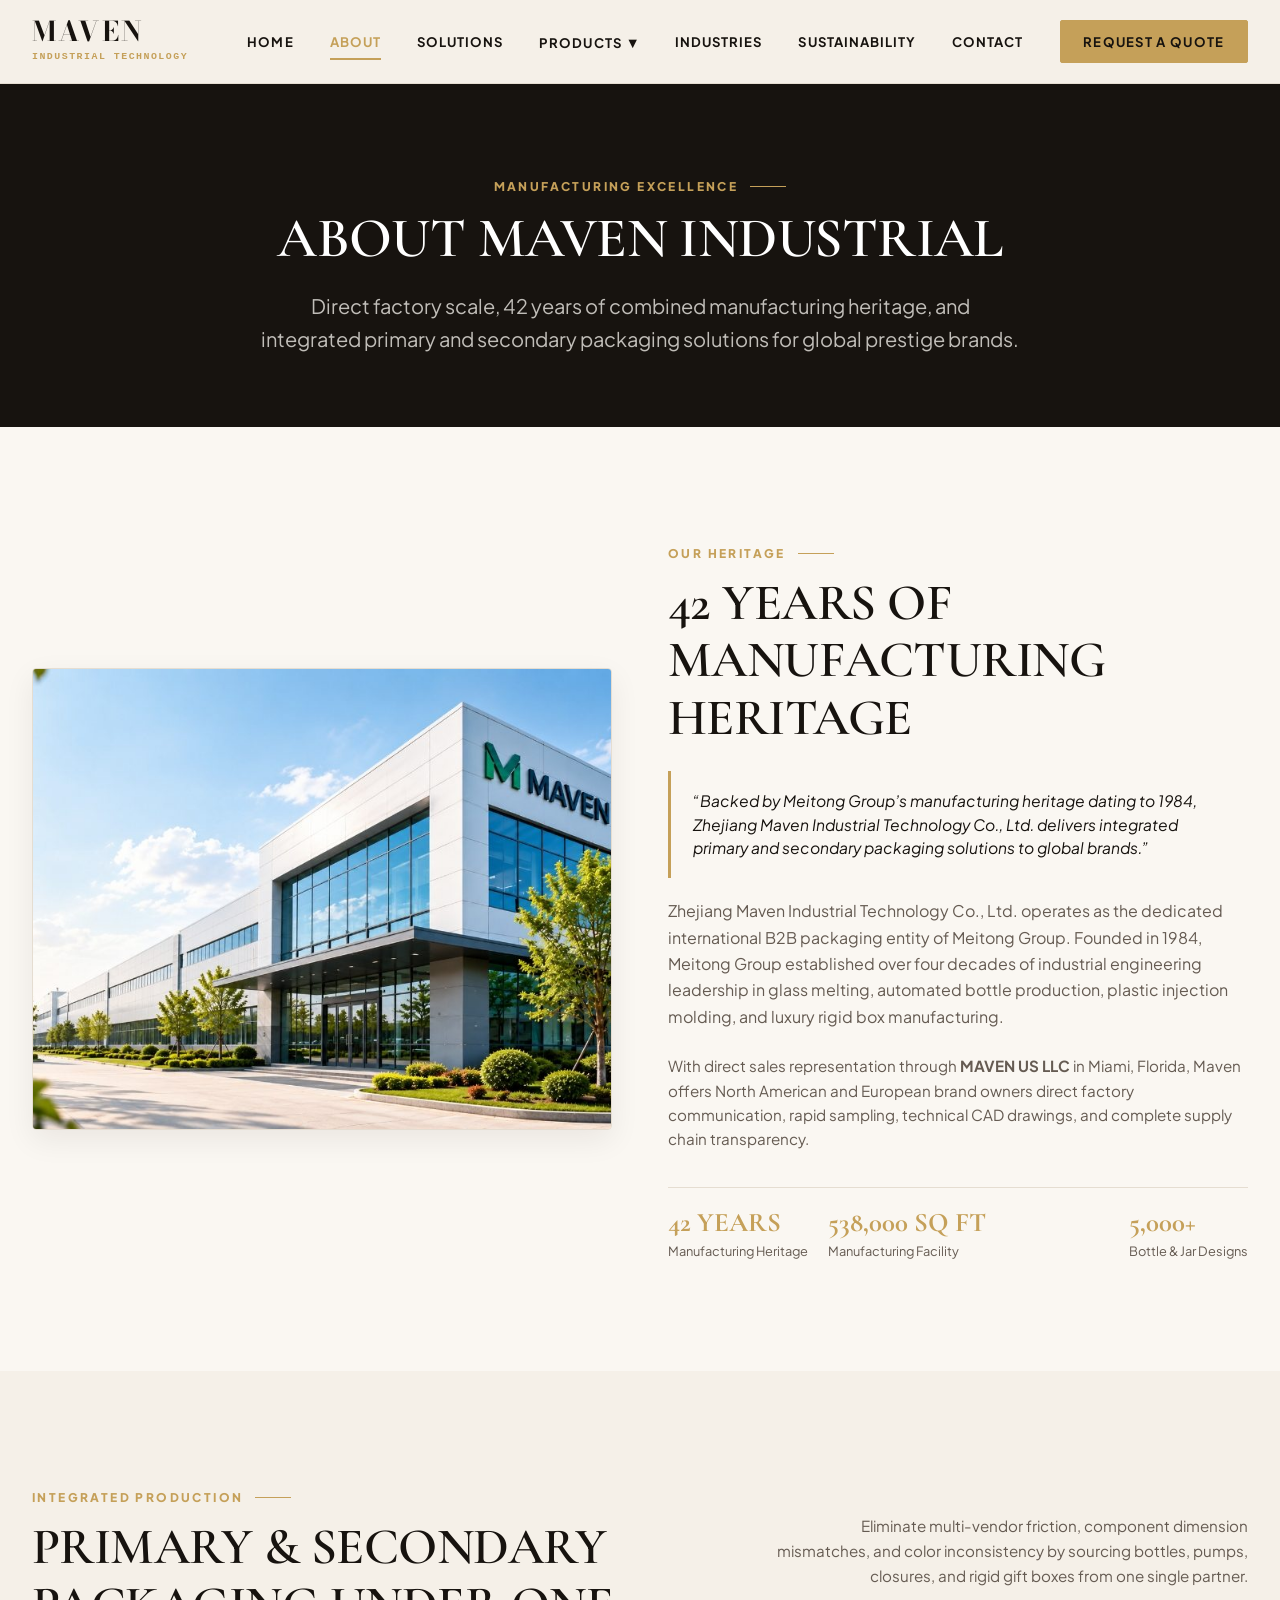
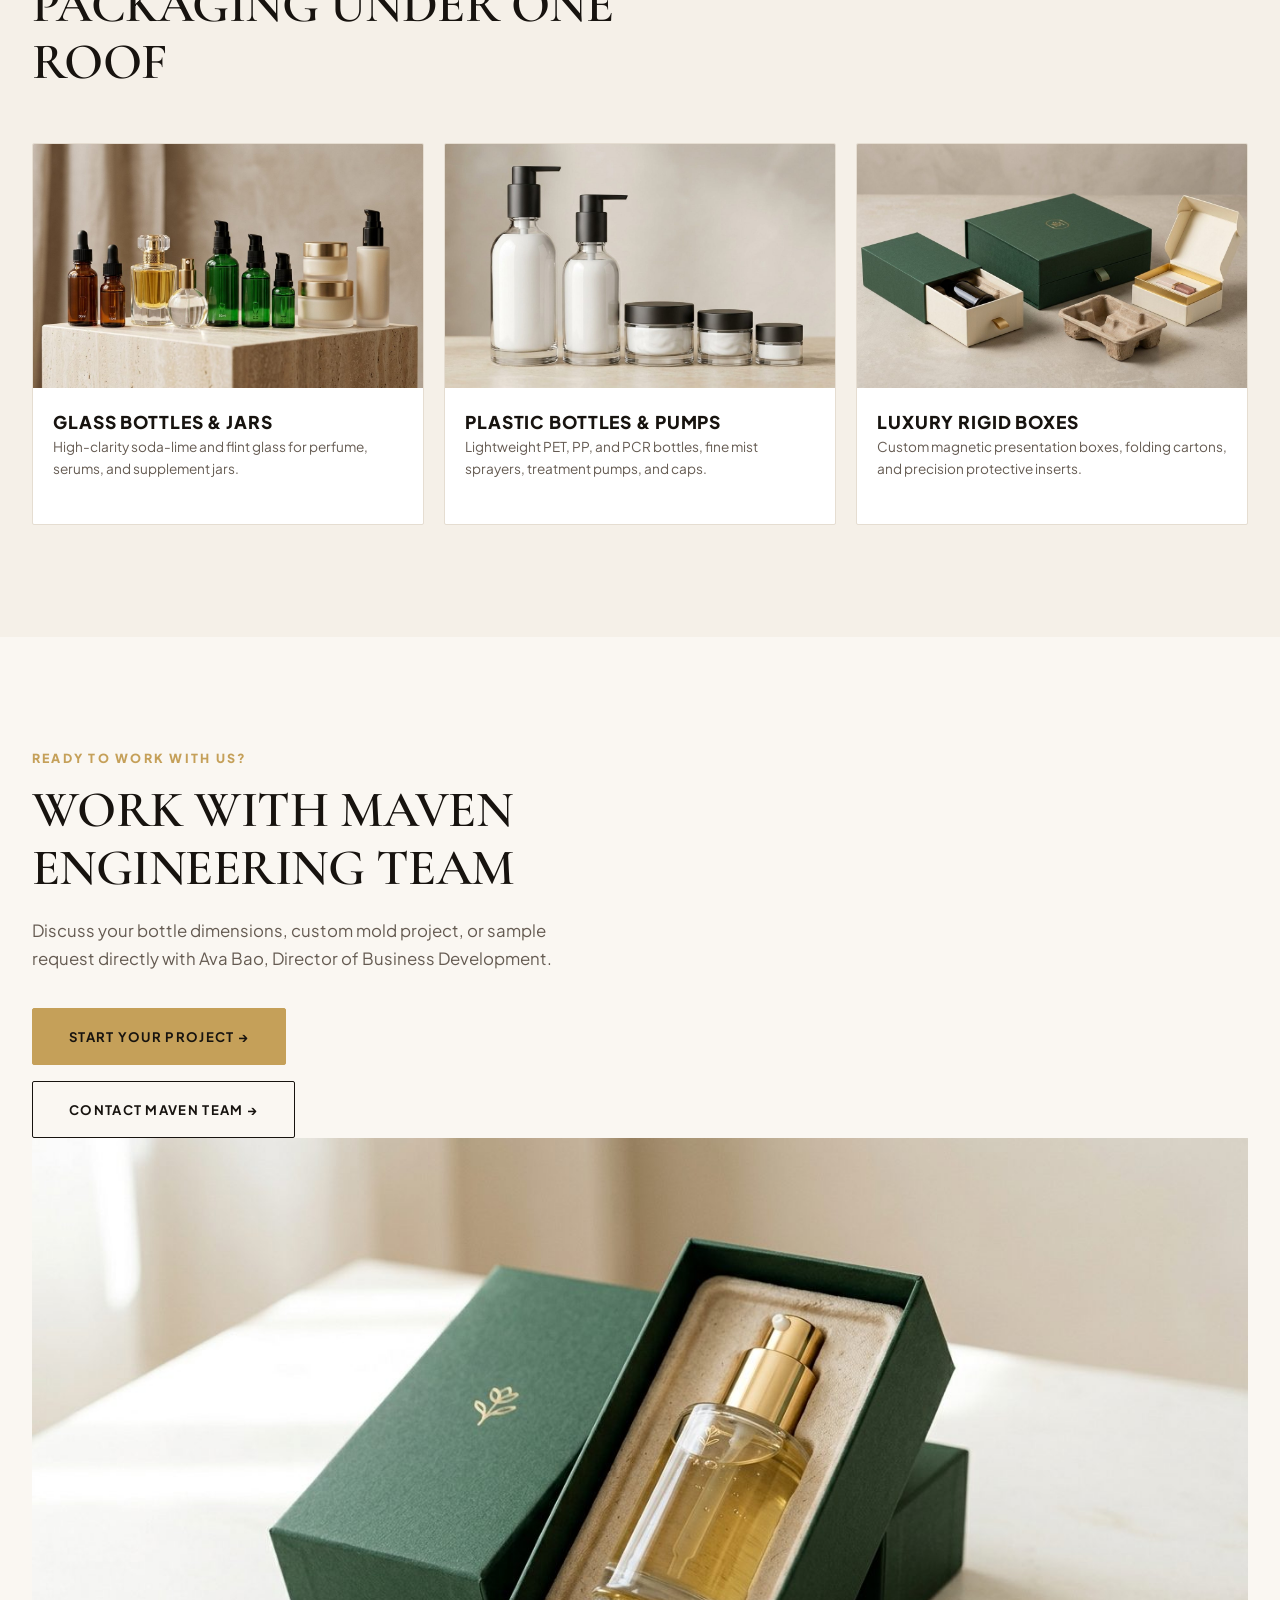
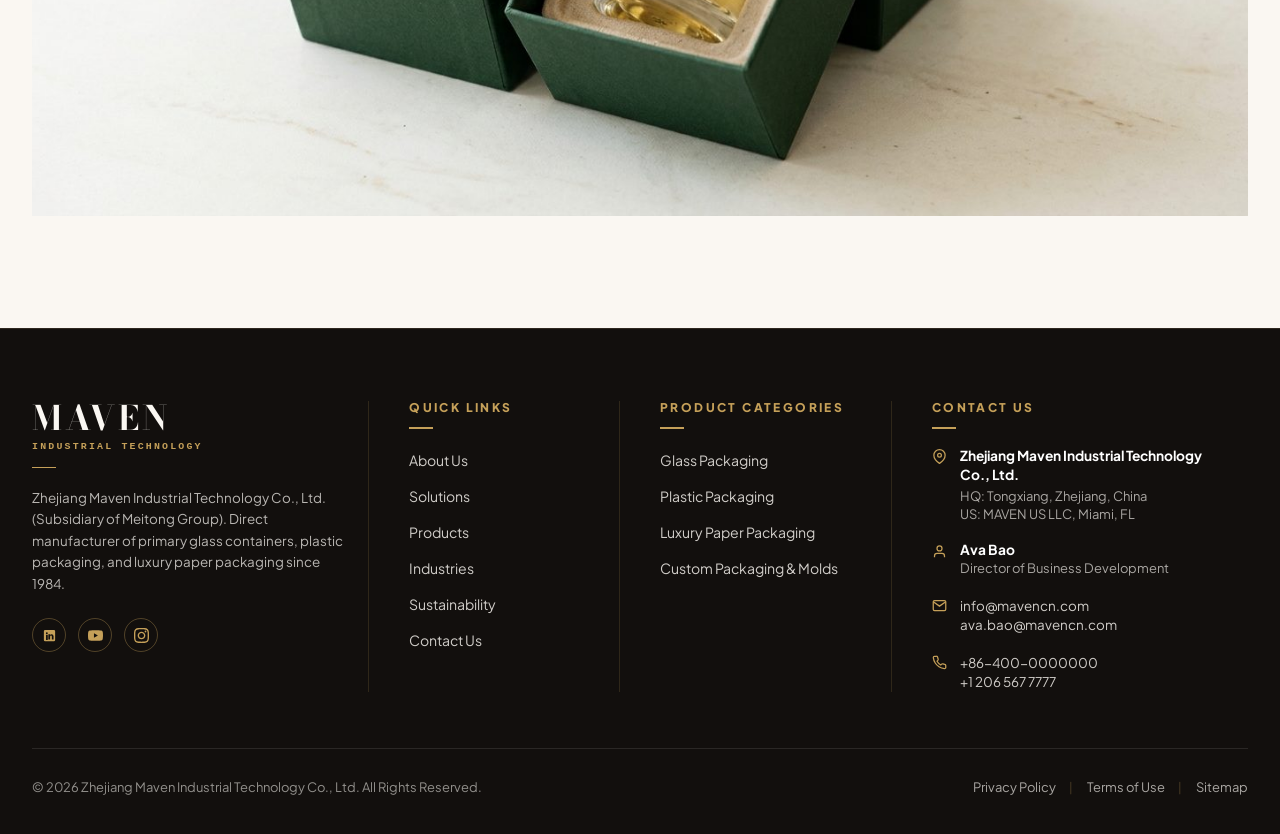
==== commit 57fdc437: "Updated version 2 part 1" ====
--- a/about.html
+++ b/about.html
@@ -3,13 +3,16 @@
 <head>
   <meta charset="UTF-8">
   <meta name="viewport" content="width=device-width, initial-scale=1.0">
-  <title>About Us | Zhejiang Maven Industrial Technology Co., Ltd.</title>
-  <meta name="description" content="Discover Maven's 40+ year heritage in packaging manufacturing. Established 1984, Meitong Group subsidiary, 538,000 sq ft facility in Zhejiang, and Miami FL US support office.">
+  <title>About Maven Industrial Technology | 42 Years Manufacturing Heritage</title>
+  <meta name="description" content="Learn about Zhejiang Maven Industrial Technology Co., Ltd., subsidiary of Meitong Group. Over 42 years of manufacturing heritage since 1984, 538,000 sq ft facility, and direct manufacturer of glass, plastic, and paper packaging.">
+  <link rel="preconnect" href="https://fonts.googleapis.com">
+  <link rel="preconnect" href="https://fonts.gstatic.com" crossorigin>
+  <link href="https://fonts.googleapis.com/css2?family=Bodoni+Moda:ital,opsz,wght@0,6..96,400..900;1,6..96,400..900&family=Cormorant+Garamond:ital,wght@0,400;0,500;0,600;0,700;1,400;1,600&family=Plus+Jakarta+Sans:wght@400;500;600;700;800&display=swap" rel="stylesheet">
   <link rel="stylesheet" href="style.css">
 </head>
 <body>
 
-  <!-- HEADER -->
+  <!-- SITE HEADER -->
   <header class="site-header">
     <div class="container header-inner">
       <a href="index.html" class="brand-logo">
@@ -21,112 +24,184 @@
         <a href="index.html" class="nav-item">Home</a>
         <a href="about.html" class="nav-item active">About</a>
         <a href="solutions.html" class="nav-item">Solutions</a>
-        <a href="products.html" class="nav-item">Products</a>
+        
+        <!-- Products Sub-navigation Dropdown -->
+        <div class="nav-dropdown-wrapper">
+          <a href="products.html" class="nav-item">Products <span style="font-size: 0.7rem; margin-left: 0.2rem;">▼</span></a>
+          <div class="nav-dropdown-menu">
+            <a href="products.html?cat=fragrance">Fragrance Bottles</a>
+            <a href="products.html?cat=cosmetic">Skincare & Cosmetics</a>
+            <a href="products.html?cat=plastic">Plastic Bottles & Pumps</a>
+            <a href="products.html?cat=nutra">Nutraceutical Jars</a>
+            <a href="products.html?cat=paper">Luxury Rigid Boxes</a>
+          </div>
+        </div>
+
         <a href="industries.html" class="nav-item">Industries</a>
         <a href="sustainability.html" class="nav-item">Sustainability</a>
         <a href="contact.html" class="nav-item">Contact</a>
-        <a href="#rfq" class="btn btn-gold trigger-rfq" style="padding: 0.65rem 1.25rem;">REQUEST A QUOTE</a>
+        <a href="#rfq" class="btn btn-gold trigger-rfq" style="padding: 0.6rem 1.4rem;">REQUEST A QUOTE</a>
       </nav>
 
       <button class="mobile-toggle" aria-label="Toggle Navigation">&#9776;</button>
     </div>
   </header>
 
-  <!-- PAGE HERO (MODE A: MAVEN GREEN) -->
-  <section class="section mode-maven-green" style="padding: 5rem 0 4rem;">
-    <div class="container" style="text-align: center;">
-      <span class="badge-contrast" style="margin-bottom: 1rem;">COMPANY HISTORY & HERITAGE</span>
-      <h1 class="display-title" style="font-size: 3.5rem; margin-bottom: 1rem;">ABOUT ZHEJIANG MAVEN</h1>
-      <p class="editorial-lead" style="max-width: 720px; margin: 0 auto; color: rgba(255, 255, 255, 0.88);">Over 40 years of direct manufacturing expertise in primary glass packaging and luxury secondary paper packaging.</p>
+  <!-- PAGE HERO (DARK CHARCOAL) -->
+  <section class="section mode-charcoal" style="padding: 5.5rem 0 4.5rem; text-align: center;">
+    <div class="container">
+      <span class="section-num" style="justify-content: center;">MANUFACTURING EXCELLENCE</span>
+      <h1 class="display-title" style="font-size: 3.5rem; margin-bottom: 1.25rem; color: var(--color-white);">ABOUT MAVEN INDUSTRIAL</h1>
+      <p class="editorial-lead" style="max-width: 760px; margin: 0 auto; color: var(--color-text-inverse-muted);">Direct factory scale, 42 years of combined manufacturing heritage, and integrated primary and secondary packaging solutions for global prestige brands.</p>
     </div>
   </section>
 
-  <!-- HERITAGE (MODE B: WARM IVORY) -->
+  <!-- SECTION 1: CORPORATE HERITAGE & MEITONG GROUP (WARM IVORY) -->
   <section class="section mode-ivory">
-    <div class="container statement-rail-grid">
-      <div class="statement-sticky-rail">
-        <div class="section-num">01 — HERITAGE</div>
-        <h3 style="font-size: 1.3rem; text-transform: uppercase; letter-spacing: 0.05em; color: var(--color-maven-green-dark);">FOUNDED 1984</h3>
-        <p style="font-size: 0.88rem; color: var(--color-text-muted); margin-top: 0.5rem;">Located in Tongxiang, Zhejiang, China. Key subsidiary of Meitong Group since 2019.</p>
-      </div>
-
-      <div>
-        <h2 class="editorial-heading" style="color: var(--color-maven-green-dark); margin-bottom: 1.5rem;">FOUR DECADES OF PACKAGING HERITAGE</h2>
-        <p style="font-size: 1.05rem; color: var(--color-text-muted); margin-bottom: 1.25rem;">Zhejiang Maven Industrial Technology Co., Ltd. was established in 1984 in Tongxiang, Zhejiang, China, situated in the industrial center of Jiangsu, Zhejiang, and Shanghai. For over four decades, Maven has dedicated its core focus to packaging container development, glass forming, and luxury box manufacturing.</p>
-        <p style="font-size: 1.05rem; color: var(--color-text-muted); margin-bottom: 2rem;">In 2019, Maven became an integral subsidiary of <strong>Meitong Group</strong> (MEITONG GROUP), enhancing our research capabilities, factory automation, and international service network.</p>
-
-        <div style="margin-bottom: 2.5rem;">
-          <img src="images/factory.jpg" alt="Maven Manufacturing Base and Headquarters" style="border-radius: var(--radius-sm); box-shadow: var(--shadow-card); width: 100%;">
-        </div>
-
-        <div style="background-color: var(--color-white); padding: 2rem; border-left: 4px solid var(--color-gold-accent); box-shadow: var(--shadow-subtle);">
-          <h4 style="color: var(--color-maven-green-dark); margin-bottom: 0.4rem;">Core Corporate Ideology</h4>
-          <p style="font-size: 0.95rem; color: var(--color-text-muted);">Committed to producing products perfectly. We aim to provide original product design, structural concept development, and sustainable packaging solutions for our global brand partners.</p>
+    <div class="container">
+      <div class="heritage-split-grid">
+        <div class="heritage-img-block">
+          <img src="images/factory.jpg" alt="Zhejiang Maven Industrial Technology Facility Headquarters">
+        </div>
+
+        <div>
+          <span class="section-num">OUR HERITAGE</span>
+          <h2 class="editorial-heading" style="margin-bottom: 1.5rem;">42 YEARS OF MANUFACTURING HERITAGE</h2>
+
+          <div class="heritage-quote-box">
+            “Backed by Meitong Group’s manufacturing heritage dating to 1984, Zhejiang Maven Industrial Technology Co., Ltd. delivers integrated primary and secondary packaging solutions to global brands.”
+          </div>
+
+          <p class="editorial-lead" style="font-size: 1rem; margin-bottom: 1.5rem;">
+            Zhejiang Maven Industrial Technology Co., Ltd. operates as the dedicated international B2B packaging entity of Meitong Group. Founded in 1984, Meitong Group established over four decades of industrial engineering leadership in glass melting, automated bottle production, plastic injection molding, and luxury rigid box manufacturing.
+          </p>
+
+          <p style="color: var(--color-text-muted); font-size: 0.95rem; margin-bottom: 2.25rem;">
+            With direct sales representation through <strong>MAVEN US LLC</strong> in Miami, Florida, Maven offers North American and European brand owners direct factory communication, rapid sampling, technical CAD drawings, and complete supply chain transparency.
+          </p>
+
+          <div class="stats-counter-grid">
+            <div class="stat-counter-item">
+              <span class="stat-val">42 YEARS</span>
+              <span class="stat-lbl">Manufacturing Heritage</span>
+            </div>
+            <div class="stat-counter-item">
+              <span class="stat-val">538,000 SQ FT</span>
+              <span class="stat-lbl">Manufacturing Facility</span>
+            </div>
+            <div class="stat-counter-item">
+              <span class="stat-val">5,000+</span>
+              <span class="stat-lbl">Bottle & Jar Designs</span>
+            </div>
+          </div>
         </div>
       </div>
     </div>
   </section>
 
-  <!-- DIRECT FACTORY SCALE (MODE C: CLEAN WHITE) -->
-  <section class="section mode-white">
-    <div class="container">
-      <div class="section-num">02 — INFRASTRUCTURE</div>
-      <h2 class="editorial-heading" style="margin-bottom: 1rem;">DIRECT FACTORY CAPABILITY</h2>
-      <p class="editorial-lead" style="max-width: 720px; margin-bottom: 3.5rem;">Combining state-of-the-art manufacturing in China with dedicated customer support in North America.</p>
-
-      <div class="manufacturing-layout" style="margin-bottom: 4rem;">
-        <div class="factory-image-stack">
-          <img src="images/factory.jpg" alt="Maven Manufacturing Base" class="factory-img-lead">
-          <div class="factory-img-badge">
-            <span class="val">538,000</span>
-            <span class="lbl">Sq Ft Facility Area</span>
-          </div>
-        </div>
-
-        <div>
-          <h3 style="font-size: 1.8rem; color: var(--color-maven-green-dark); margin-bottom: 1.25rem;">Manufacturing Base in Zhejiang, China</h3>
-          <p style="color: var(--color-text-muted); font-size: 1rem; margin-bottom: 1.5rem;">Our primary production facility encompasses <strong>538,000 sq ft</strong> of total building area in Heshan Industrial Park, Tongxiang City, Zhejiang Province.</p>
-
-          <ul style="line-height: 2; color: var(--color-text-muted); font-size: 0.95rem; margin-bottom: 2rem;">
-            <li>&#10004; Automated glass forming lines & post-processing workshops</li>
-            <li>&#10004; Dust-free clean coating & optical spray painting lines</li>
-            <li>&#10004; High-precision silk screen printing & hot stamping equipment</li>
-            <li>&#10004; Automated paper rigid box and folding carton assembly lines</li>
-            <li>&#10004; Integrated automated inspection testing equipment</li>
-          </ul>
-        </div>
-      </div>
-
-      <div class="ecosystem-container">
-        <div>
-          <h3 style="font-size: 1.8rem; color: var(--color-maven-green-dark); margin-bottom: 1.25rem;">MAVEN US LLC in Miami, Florida</h3>
-          <p style="color: var(--color-text-muted); font-size: 1rem; margin-bottom: 1.5rem;">To provide faster service, clear English communication, and real-time coordination for our Western partners, Maven operates <strong>MAVEN US LLC</strong> in Miami, Florida.</p>
-          <p style="color: var(--color-text-muted); font-size: 0.95rem;">Led by Ava Bao, Director of International Business Development, our North American team manages project evaluations, sample coordination, and direct communication to ensure smooth execution from initial draft to final delivery.</p>
-        </div>
-
-        <div>
-          <img src="images/why_integrated.jpg" alt="Maven US Office Support Miami FL" style="border-radius: var(--radius-sm); box-shadow: var(--shadow-card);">
+  <!-- SECTION 2: INTEGRATED MANUFACTURING CAPABILITIES (WARM IVORY WARM) -->
+  <section class="section mode-ivory-warm">
+    <div class="container">
+      <div class="section-header-flex">
+        <div class="section-header-left">
+          <span class="section-num">INTEGRATED PRODUCTION</span>
+          <h2 class="editorial-heading">PRIMARY & SECONDARY PACKAGING UNDER ONE ROOF</h2>
+        </div>
+        <div class="section-header-right">
+          <p class="editorial-lead">
+            Eliminate multi-vendor friction, component dimension mismatches, and color inconsistency by sourcing bottles, pumps, closures, and rigid gift boxes from one single partner.
+          </p>
+        </div>
+      </div>
+
+      <div class="categories-5col-grid" style="grid-template-columns: repeat(3, 1fr);">
+        <div class="cat-tile-card">
+          <div class="cat-tile-img-wrapper" style="aspect-ratio: 16/10;">
+            <img src="images/glass.jpg" alt="Primary Glass Container Manufacturing">
+          </div>
+          <div class="cat-tile-body">
+            <h3 class="cat-tile-title">GLASS BOTTLES & JARS</h3>
+            <p class="cat-tile-sub">High-clarity soda-lime and flint glass for perfume, serums, and supplement jars.</p>
+          </div>
+        </div>
+
+        <div class="cat-tile-card">
+          <div class="cat-tile-img-wrapper" style="aspect-ratio: 16/10;">
+            <img src="images/product_dpg.jpg" alt="Plastic PET PP PCR Packaging">
+          </div>
+          <div class="cat-tile-body">
+            <h3 class="cat-tile-title">PLASTIC BOTTLES & PUMPS</h3>
+            <p class="cat-tile-sub">Lightweight PET, PP, and PCR bottles, fine mist sprayers, treatment pumps, and caps.</p>
+          </div>
+        </div>
+
+        <div class="cat-tile-card">
+          <div class="cat-tile-img-wrapper" style="aspect-ratio: 16/10;">
+            <img src="images/paper.jpg" alt="Luxury Rigid Paper Box Production">
+          </div>
+          <div class="cat-tile-body">
+            <h3 class="cat-tile-title">LUXURY RIGID BOXES</h3>
+            <p class="cat-tile-sub">Custom magnetic presentation boxes, folding cartons, and precision protective inserts.</p>
+          </div>
         </div>
       </div>
     </div>
   </section>
 
-  <!-- FOOTER -->
+  <!-- SECTION 3: PROJECT CTA BANNER (WARM IVORY) -->
+  <section class="section mode-ivory">
+    <div class="container">
+      <div class="project-cta-card">
+        <div class="project-cta-content">
+          <span class="eyebrow-label">READY TO WORK WITH US?</span>
+          <h2 class="editorial-heading" style="margin-bottom: 1.25rem;">WORK WITH MAVEN ENGINEERING TEAM</h2>
+          <p class="editorial-lead" style="font-size: 1.05rem; margin-bottom: 2.25rem;">
+            Discuss your bottle dimensions, custom mold project, or sample request directly with Ava Bao, Director of Business Development.
+          </p>
+          <div style="display: flex; gap: 1rem; flex-wrap: wrap;">
+            <a href="#rfq" class="btn btn-gold trigger-rfq">START YOUR PROJECT &rarr;</a>
+            <a href="contact.html" class="btn btn-outline-dark">CONTACT MAVEN TEAM &rarr;</a>
+          </div>
+        </div>
+
+        <div class="project-cta-image">
+          <img src="images/why_integrated.jpg" alt="Maven Integrated Packaging Showcase">
+        </div>
+      </div>
+    </div>
+  </section>
+
+  <!-- SITE FOOTER (DEEP CHARCOAL) -->
   <footer class="site-footer">
     <div class="container">
       <div class="footer-top-grid">
-        <div class="footer-brand">
+        
+        <!-- Column 1: Brand & Overview -->
+        <div class="footer-col footer-brand-col">
           <div class="logo-main">MAVEN</div>
           <div class="logo-sub">INDUSTRIAL TECHNOLOGY</div>
-          <p style="font-size: 0.88rem; line-height: 1.6; color: rgba(255, 255, 255, 0.7); margin-top: 1rem;">
-            Zhejiang Maven Industrial Technology Co., Ltd. (Subsidiary of Meitong Group). Direct manufacturer of glass containers and luxury paper packaging since 1984.
-          </p>
-        </div>
-
-        <div class="footer-links-col">
-          <h4>Navigation</h4>
-          <ul>
-            <li><a href="index.html">Home</a></li>
+          <div class="gold-dash-underline"></div>
+          <p class="footer-brand-desc">
+            Zhejiang Maven Industrial Technology Co., Ltd. (Subsidiary of Meitong Group). Direct manufacturer of primary glass containers, plastic packaging, and luxury paper packaging since 1984.
+          </p>
+          <div class="social-icons-row">
+            <a href="#" class="social-icon-btn" aria-label="LinkedIn">
+              <svg width="15" height="15" fill="currentColor" viewBox="0 0 24 24"><path d="M19 3a2 2 0 0 1 2 2v14a2 2 0 0 1-2 2H5a2 2 0 0 1-2-2V5a2 2 0 0 1 2-2h14m-.5 15.5v-5.3a3.26 3.26 0 0 0-3.26-3.26c-.85 0-1.84.52-2.28 1.3v-1.11h-2.79v8.37h2.79v-4.93c0-.77.62-1.4 1.39-1.4a1.4 1.4 0 0 1 1.4 1.4v4.93h2.75M6.46 10.9v8.37H9.25V10.9H6.46M7.86 6.72a1.49 1.49 0 1 0 0 2.97 1.49 1.49 0 0 0 0-2.97z"/></svg>
+            </a>
+            <a href="#" class="social-icon-btn" aria-label="YouTube">
+              <svg width="15" height="15" fill="currentColor" viewBox="0 0 24 24"><path d="M23.498 6.186a3.016 3.016 0 0 0-2.122-2.136C19.505 3.545 12 3.545 12 3.545s-7.505 0-9.377.505A3.017 3.017 0 0 0 .502 6.186C0 8.07 0 12 0 12s0 3.93.502 5.814a3.016 3.016 0 0 0 2.122 2.136c1.871.505 9.376.505 9.376.505s7.505 0 9.377-.505a3.015 3.015 0 0 0 2.122-2.136C24 15.93 24 12 24 12s0-3.93-.502-5.814zM9.545 15.568V8.432L15.818 12l-6.273 3.568z"/></svg>
+            </a>
+            <a href="#" class="social-icon-btn" aria-label="Instagram">
+              <svg width="15" height="15" fill="currentColor" viewBox="0 0 24 24"><path d="M12 2.163c3.204 0 3.584.012 4.85.07 3.252.148 4.771 1.691 4.919 4.919.058 1.265.069 1.645.069 4.849 0 3.205-.012 3.584-.069 4.849-.149 3.225-1.664 4.771-4.919 4.919-1.266.058-1.644.07-4.85.07-3.204 0-3.584-.012-4.849-.07-3.26-.149-4.771-1.699-4.919-4.92-.058-1.265-.07-1.644-.07-4.849 0-3.204.013-3.583.07-4.849.149-3.227 1.664-4.771 4.919-4.919 1.266-.057 1.645-.069 4.849-.069zm0-2.163c-3.259 0-3.667.014-4.947.072-4.358.2-6.78 2.618-6.98 6.98-.059 1.281-.073 1.689-.073 4.948 0 3.259.014 3.668.072 4.948.2 4.358 2.618 6.78 6.98 6.98 1.281.058 1.689.072 4.948.072 3.259 0 3.668-.014 4.948-.072 4.354-.2 6.782-2.618 6.979-6.98.059-1.28.073-1.689.073-4.948 0-3.259-.014-3.667-.072-4.947-.196-4.354-2.617-6.78-6.979-6.98-1.281-.059-1.69-.073-4.949-.073zm0 5.838c-3.403 0-6.162 2.759-6.162 6.162s2.759 6.163 6.162 6.163 6.162-2.759 6.162-6.163c0-3.403-2.759-6.162-6.162-6.162zm0 10.162c-2.209 0-4-1.79-4-4 0-2.209 1.791-4 4-4s4 1.791 4 4c0 2.21-1.791 4-4 4zm6.406-11.845c-.796 0-1.441.645-1.441 1.44s.645 1.44 1.441 1.44c.795 0 1.439-.645 1.439-1.44s-.644-1.44-1.439-1.44z"/></svg>
+            </a>
+          </div>
+        </div>
+
+        <!-- Column 2: Quick Links -->
+        <div class="footer-col">
+          <h4 class="footer-col-title">QUICK LINKS</h4>
+          <div class="gold-dash-underline"></div>
+          <ul class="footer-nav-list">
             <li><a href="about.html">About Us</a></li>
             <li><a href="solutions.html">Solutions</a></li>
             <li><a href="products.html">Products</a></li>
@@ -136,42 +211,91 @@
           </ul>
         </div>
 
-        <div class="footer-links-col">
-          <h4>Solutions</h4>
-          <ul>
-            <li><a href="products.html?cat=glass">Primary Glass Bottles</a></li>
-            <li><a href="products.html?cat=paper">Luxury Paper Boxes</a></li>
-            <li><a href="products.html?cat=fragrance">Fragrance Packaging</a></li>
-            <li><a href="products.html?cat=cosmetic">Skincare & Cosmetics</a></li>
-            <li><a href="products.html?cat=nutra">Nutraceutical Jars</a></li>
-            <li><a href="solutions.html">Decoration Technologies</a></li>
+        <!-- Column 3: Product Categories -->
+        <div class="footer-col">
+          <h4 class="footer-col-title">PRODUCT CATEGORIES</h4>
+          <div class="gold-dash-underline"></div>
+          <ul class="footer-nav-list">
+            <li><a href="products.html?cat=glass">Glass Packaging</a></li>
+            <li><a href="products.html?cat=plastic">Plastic Packaging</a></li>
+            <li><a href="products.html?cat=paper">Luxury Paper Packaging</a></li>
+            <li><a href="solutions.html">Custom Packaging &amp; Molds</a></li>
           </ul>
         </div>
 
-        <div class="footer-links-col">
-          <h4>Direct Contact</h4>
-          <p style="font-size: 0.9rem; color: var(--color-white); margin-bottom: 0.4rem;"><strong>Ava Bao</strong></p>
-          <p style="font-size: 0.82rem; color: rgba(255, 255, 255, 0.7); margin-bottom: 0.6rem;">Director of International Business</p>
-          <p style="font-size: 0.85rem; margin-bottom: 0.4rem;">Email: <a href="mailto:ava.bao@mavencn.com" style="color: var(--color-gold-accent);">ava.bao@mavencn.com</a></p>
-          <p style="font-size: 0.85rem; margin-bottom: 1rem;">WhatsApp: <a href="tel:+12065677777" style="color: var(--color-gold-accent);">+1 206 567 7777</a></p>
-          <p style="font-size: 0.78rem; color: rgba(255, 255, 255, 0.5);">HQ: Tongxiang, Zhejiang, China<br>US Branch: MAVEN US LLC, Miami, FL</p>
-        </div>
-      </div>
-
+        <!-- Column 4: Contact Us -->
+        <div class="footer-col">
+          <h4 class="footer-col-title">CONTACT US</h4>
+          <div class="gold-dash-underline"></div>
+          <div class="footer-contact-list">
+            
+            <div class="footer-contact-item">
+              <span class="contact-item-icon">
+                <svg width="15" height="15" viewBox="0 0 24 24" fill="none" stroke="currentColor" stroke-width="2"><path d="M21 10c0 7-9 13-9 13s-9-6-9-13a9 9 0 0 1 18 0z"/><circle cx="12" cy="10" r="3"/></svg>
+              </span>
+              <div>
+                <span class="contact-company-name">Zhejiang Maven Industrial Technology Co., Ltd.</span>
+                <span class="contact-sub-text">HQ: Tongxiang, Zhejiang, China</span>
+                <span class="contact-sub-text">US: MAVEN US LLC, Miami, FL</span>
+              </div>
+            </div>
+
+            <div class="footer-contact-item">
+              <span class="contact-item-icon">
+                <svg width="15" height="15" viewBox="0 0 24 24" fill="none" stroke="currentColor" stroke-width="2"><path d="M20 21v-2a4 4 0 0 0-4-4H8a4 4 0 0 0-4 4v2"/><circle cx="12" cy="7" r="4"/></svg>
+              </span>
+              <div>
+                <span class="contact-person-name">Ava Bao</span>
+                <span class="contact-sub-text">Director of Business Development</span>
+              </div>
+            </div>
+
+            <div class="footer-contact-item">
+              <span class="contact-item-icon">
+                <svg width="15" height="15" viewBox="0 0 24 24" fill="none" stroke="currentColor" stroke-width="2"><path d="M4 4h16c1.1 0 2 .9 2 2v12c0 1.1-.9 2-2 2H4c-1.1 0-2-.9-2-2V6c0-1.1.9-2 2-2z"/><polyline points="22,6 12,13 2,6"/></svg>
+              </span>
+              <div>
+                <a href="mailto:info@mavencn.com" class="contact-link">info@mavencn.com</a>
+                <a href="mailto:ava.bao@mavencn.com" class="contact-link">ava.bao@mavencn.com</a>
+              </div>
+            </div>
+
+            <div class="footer-contact-item">
+              <span class="contact-item-icon">
+                <svg width="15" height="15" viewBox="0 0 24 24" fill="none" stroke="currentColor" stroke-width="2"><path d="M22 16.92v3a2 2 0 0 1-2.18 2 19.79 19.79 0 0 1-8.63-3.07 19.5 19.5 0 0 1-6-6 19.79 19.79 0 0 1-3.07-8.67A2 2 0 0 1 4.11 2h3a2 2 0 0 1 2 1.72 12.84 12.84 0 0 0 .7 2.81 2 2 0 0 1-.45 2.11L8.09 9.91a16 16 0 0 0 6 6l1.27-1.27a2 2 0 0 1 2.11-.45 12.84 12.84 0 0 0 2.81.7A2 2 0 0 1 22 16.92z"/></svg>
+              </span>
+              <div>
+                <a href="tel:+864000000000" class="contact-link">+86-400-0000000</a>
+                <a href="tel:+12065677777" class="contact-link">+1 206 567 7777</a>
+              </div>
+            </div>
+
+          </div>
+        </div>
+
+      </div>
+
+      <!-- Bottom Bar -->
       <div class="footer-bottom-bar">
         <div>&copy; 2026 Zhejiang Maven Industrial Technology Co., Ltd. All Rights Reserved.</div>
-        <div>Official Websites: mavencn.com | ai-bottle.com</div>
+        <div class="footer-bottom-links">
+          <a href="#">Privacy Policy</a>
+          <span class="bottom-sep">|</span>
+          <a href="#">Terms of Use</a>
+          <span class="bottom-sep">|</span>
+          <a href="#">Sitemap</a>
+        </div>
       </div>
     </div>
   </footer>
 
-  <!-- MODAL -->
+  <!-- REQUEST A QUOTE MODAL DIALOG -->
   <div class="modal-overlay" id="rfqModal">
     <div class="modal-content">
       <button class="modal-close close-rfq">&times;</button>
       <div class="section-num" style="margin-bottom: 0.4rem;">DIRECT INQUIRY</div>
-      <h3 style="font-size: 1.8rem; color: var(--color-maven-green-dark); margin-bottom: 0.5rem;">REQUEST A PACKAGING QUOTE</h3>
-      <p style="font-size: 0.9rem; color: var(--color-text-muted); margin-bottom: 2rem;">Fill out your packaging requirements and our team will respond within 24 business hours.</p>
+      <h3 style="font-size: 1.8rem; color: var(--color-espresso-dark); margin-bottom: 0.5rem;">START YOUR PROJECT</h3>
+      <p style="font-size: 0.9rem; color: var(--color-text-muted); margin-bottom: 2rem;">Complete the form below to receive a factory direct quotation or physical sample kit within 24 business hours.</p>
 
       <form class="quote-form-handler">
         <div class="form-row">
@@ -185,12 +309,61 @@
           </div>
         </div>
 
-        <div class="form-group">
-          <label class="form-label">Project Details & Specifications *</label>
-          <textarea class="form-control" required placeholder="Describe bottle volume, neck size, cap type, decoration preferences, or paper box style."></textarea>
-        </div>
-
-        <button type="submit" class="btn btn-green" style="width: 100%;">SUBMIT QUOTE REQUEST</button>
+        <div class="form-row">
+          <div class="form-group">
+            <label class="form-label">Business Email *</label>
+            <input type="email" class="form-control" required placeholder="name@company.com">
+          </div>
+          <div class="form-group">
+            <label class="form-label">What are you looking for? *</label>
+            <input type="text" class="form-control" required placeholder="e.g. 50ml glass serum bottle + custom box">
+          </div>
+        </div>
+
+        <div style="background-color: var(--color-ivory); padding: 1.25rem; border-radius: var(--radius-xs); margin-bottom: 1.5rem; border: 1px solid var(--color-border-light);">
+          <div style="font-size: 0.8rem; font-weight: 800; text-transform: uppercase; letter-spacing: 0.08em; color: var(--color-gold-accent); margin-bottom: 1rem;">Additional Specifications (Optional)</div>
+          
+          <div class="form-row">
+            <div class="form-group">
+              <label class="form-label">Phone / WhatsApp</label>
+              <input type="text" class="form-control" placeholder="+1 (555) 000-0000">
+            </div>
+            <div class="form-group">
+              <label class="form-label">Packaging Category</label>
+              <select class="form-control">
+                <option>Glass Bottles & Jars</option>
+                <option>Plastic Packaging (PET/PP/PCR)</option>
+                <option>Luxury Paper Boxes & Cartons</option>
+                <option>Integrated Glass + Paper Set</option>
+                <option>Fragrance Perfume Packaging</option>
+                <option>Custom Private Mold Project</option>
+              </select>
+            </div>
+          </div>
+
+          <div class="form-row">
+            <div class="form-group">
+              <label class="form-label">Estimated Order Quantity</label>
+              <select class="form-control">
+                <option>5,000 to 10,000 units</option>
+                <option>10,000 to 50,000 units</option>
+                <option>50,000+ units</option>
+                <option>Custom sample evaluation</option>
+              </select>
+            </div>
+            <div class="form-group">
+              <label class="form-label">Attach Drawing / Artwork</label>
+              <input type="file" class="form-control" style="padding: 0.5rem;">
+            </div>
+          </div>
+
+          <div class="form-group" style="margin-bottom: 0;">
+            <label class="form-label">Detailed Project Specifications</label>
+            <textarea class="form-control" placeholder="Bottle capacity, neck thread, cap type, decoration, or secondary box style."></textarea>
+          </div>
+        </div>
+
+        <button type="submit" class="btn btn-gold" style="width: 100%;">START YOUR PROJECT</button>
       </form>
     </div>
   </div>
--- a/style.css
+++ b/style.css
@@ -1,47 +1,49 @@
+@import url('https://fonts.googleapis.com/css2?family=Bodoni+Moda:ital,opsz,wght@0,6..96,400..900;1,6..96,400..900&family=Cormorant+Garamond:ital,wght@0,400;0,500;0,600;0,700;1,400;1,600&family=Plus+Jakarta+Sans:wght@400;500;600;700;800&display=swap');
+
 /* ==========================================================================
    ZHEJIANG MAVEN INDUSTRIAL TECHNOLOGY CO., LTD.
-   Editorial B2B Visual System & Design System
+   Luxury B2B Design System — Reference Design Implementation
    
-   Visual Philosophy: Premium Packaging Editorial + Industrial Precision + Botanical Lines
+   Color Palette: Deep Espresso (#17130F), Warm Charcoal (#211C17), 
+                  Warm Ivory (#F5F0E8 / #FAF7F2), Soft Cream (#E8DED0), 
+                  Champagne Gold (#C5A059), Muted Taupe (#B8A48C)
    ========================================================================== */
 
-/* --------------------------------------------------------------------------
-   1. COLOR MODES & SYSTEM VARIABLES
-   -------------------------------------------------------------------------- */
 :root {
-  /* Brand Core Colors */
-  --color-maven-green: #0F382C;
-  --color-maven-green-light: #184D3E;
-  --color-maven-green-dark: #09261E;
-  --color-botanical-light: #EAF1ED;
-  --color-botanical-mid: #D3E2D9;
-  
+  /* Core Luxury Color Palette */
+  --color-espresso-dark: #17130F;
+  --color-charcoal-dark: #211C17;
+  --color-espresso-light: #2D2721;
+
+  --color-ivory: #FAF7F2;
+  --color-ivory-warm: #F5F0E8;
+  --color-soft-cream: #E8DED0;
+  --color-white: #FFFFFF;
+
+  --color-taupe-muted: #B8A48C;
+  --color-stone-light: #D9CFC4;
+
   --color-gold-accent: #C5A059;
-  --color-gold-light: #D4AF37;
-  --color-gold-subtle: rgba(197, 160, 89, 0.18);
+  --color-gold-light: #D8B86D;
+  --color-gold-subtle: rgba(197, 160, 89, 0.12);
   --color-gold-border: rgba(197, 160, 89, 0.35);
 
-  --color-ivory: #F6F4EE;
-  --color-ivory-dark: #EBE7DD;
-  --color-white: #FFFFFF;
-  --color-charcoal-dark: #0A110E;
-  --color-charcoal-mid: #141F1A;
-  
-  --color-text-main: #1D2723;
-  --color-text-muted: #52635C;
-  --color-text-inverse: #FFFFFF;
-  --color-text-inverse-muted: rgba(255, 255, 255, 0.78);
-
-  --color-border-light: #E1E8E4;
-  --color-border-dark: #22352E;
-
-  /* Fonts */
-  --font-serif: "Georgia", "Times New Roman", serif;
-  --font-sans: -apple-system, BlinkMacSystemFont, "Segoe UI", Roboto, Helvetica, Arial, sans-serif;
+  --color-text-main: #17130F;
+  --color-text-muted: #655B52;
+  --color-text-inverse: #FAF7F2;
+  --color-text-inverse-muted: rgba(250, 247, 242, 0.75);
+
+  --color-border-light: #E5DDD1;
+  --color-border-dark: #2E2720;
+
+  /* Typography */
+  --font-brand: "Bodoni Moda", "Didot", "Bodoni MT", serif;
+  --font-serif: "Cormorant Garamond", "Didot", "Bodoni MT", "Georgia", serif;
+  --font-sans: "Plus Jakarta Sans", -apple-system, BlinkMacSystemFont, "Segoe UI", Roboto, sans-serif;
   --font-mono: "SFMono-Regular", Consolas, "Liberation Mono", Menlo, monospace;
 
   /* Spacing & Layout */
-  --container-max: 1280px;
+  --container-max: 1320px;
   --header-height: 84px;
 
   --radius-xs: 2px;
@@ -49,15 +51,14 @@
   --radius-md: 8px;
   --radius-lg: 16px;
 
-  --shadow-subtle: 0 4px 20px rgba(15, 56, 44, 0.06);
-  --shadow-card: 0 10px 30px rgba(15, 56, 44, 0.08);
-  --shadow-hover: 0 18px 40px rgba(15, 56, 44, 0.14);
-
-  --transition-smooth: 0.3s cubic-bezier(0.25, 0.8, 0.25, 1);
-}
-
-/* Base Reset */
-/* Base Reset & Structural Safety Safeguards */
+  --shadow-subtle: 0 4px 20px rgba(23, 19, 15, 0.04);
+  --shadow-card: 0 10px 30px rgba(23, 19, 15, 0.07);
+  --shadow-hover: 0 20px 45px rgba(23, 19, 15, 0.14);
+
+  --transition-smooth: 0.35s cubic-bezier(0.25, 0.8, 0.25, 1);
+}
+
+/* Base Reset & Structural Safety */
 *, *::before, *::after {
   box-sizing: border-box;
   margin: 0;
@@ -72,26 +73,25 @@
 body {
   font-family: var(--font-sans);
   color: var(--color-text-main);
-  background-color: var(--color-white);
+  background-color: var(--color-ivory);
   line-height: 1.6;
   -webkit-font-smoothing: antialiased;
   width: 100%;
   position: relative;
-}
-
-/* Prevent sticky header occlusion on anchor targets */
+  overflow-x: hidden;
+}
+
 [id] {
   scroll-margin-top: calc(var(--header-height) + 1.5rem);
 }
 
-/* Defensive Media & Text Boundaries */
-img, svg, video, iframe, canvas {
+img, svg, video, iframe {
   max-width: 100%;
   height: auto;
   display: block;
 }
 
-p, h1, h2, h3, h4, h5, h6, span, a, label, button, .badge-contrast, .section-num {
+p, h1, h2, h3, h4, h5, h6, span, a, label, button, .section-num {
   overflow-wrap: break-word;
   word-break: break-word;
 }
@@ -106,82 +106,68 @@
   list-style: none;
 }
 
-/* --------------------------------------------------------------------------
-   2. VISUAL MODES (SECTION BACKGROUND VARIANTS)
-   -------------------------------------------------------------------------- */
-.mode-maven-green {
-  background-color: var(--color-maven-green);
-  color: var(--color-text-inverse);
-}
-.mode-maven-green h1, 
-.mode-maven-green h2, 
-.mode-maven-green h3, 
-.mode-maven-green h4 {
-  color: var(--color-white);
-}
-
+/* Section Background Modes */
 .mode-ivory {
   background-color: var(--color-ivory);
   color: var(--color-text-main);
 }
-.mode-ivory h1, 
-.mode-ivory h2, 
-.mode-ivory h3 {
-  color: var(--color-maven-green-dark);
-}
-
+.mode-ivory-warm {
+  background-color: var(--color-ivory-warm);
+  color: var(--color-text-main);
+}
 .mode-white {
   background-color: var(--color-white);
   color: var(--color-text-main);
 }
-
-.mode-botanical {
-  background-color: var(--color-botanical-light);
-  color: var(--color-text-main);
-}
-
 .mode-charcoal {
-  background-color: var(--color-charcoal-dark);
+  background-color: var(--color-espresso-dark);
   color: var(--color-text-inverse);
 }
-.mode-charcoal h1, 
-.mode-charcoal h2, 
-.mode-charcoal h3, 
-.mode-charcoal h4 {
+.mode-charcoal h1, .mode-charcoal h2, .mode-charcoal h3, .mode-charcoal h4 {
   color: var(--color-white);
 }
 
-/* --------------------------------------------------------------------------
-   3. EDITORIAL TYPOGRAPHY & SECTION NUMBERING
-   -------------------------------------------------------------------------- */
+/* Typography Hierarchy */
 h1, h2, h3, h4 {
-  font-weight: 700;
-  line-height: 1.2;
+  line-height: 1.15;
+  font-weight: 600;
 }
 
 .display-title {
   font-family: var(--font-serif);
-  font-size: clamp(2.5rem, 6vw, 4.5rem);
-  letter-spacing: -0.02em;
+  font-size: clamp(2.8rem, 5.5vw, 4.8rem);
+  letter-spacing: -0.01em;
   line-height: 1.08;
+  font-weight: 600;
 }
 
 .editorial-heading {
+  font-family: var(--font-serif);
+  font-size: clamp(2.2rem, 4vw, 3.2rem);
+  letter-spacing: -0.01em;
+  font-weight: 600;
+  line-height: 1.12;
+}
+
+.eyebrow-label {
   font-family: var(--font-sans);
-  font-size: clamp(1.8rem, 3.8vw, 3rem);
-  letter-spacing: -0.01em;
+  font-size: 0.78rem;
+  font-weight: 800;
+  letter-spacing: 0.18em;
   text-transform: uppercase;
-  font-weight: 800;
+  color: var(--color-gold-accent);
+  margin-bottom: 0.75rem;
+  display: block;
 }
 
 .section-num {
   display: inline-flex;
   align-items: center;
   gap: 0.75rem;
-  font-family: var(--font-mono);
-  font-size: 0.85rem;
-  font-weight: 700;
-  letter-spacing: 0.15em;
+  font-family: var(--font-sans);
+  font-size: 0.75rem;
+  font-weight: 800;
+  letter-spacing: 0.2em;
   color: var(--color-gold-accent);
   text-transform: uppercase;
   margin-bottom: 0.75rem;
@@ -190,44 +176,22 @@
 .section-num::after {
   content: "";
   display: inline-block;
-  width: 40px;
+  width: 36px;
   height: 1px;
   background-color: var(--color-gold-accent);
 }
 
-.mode-maven-green .section-num,
-.mode-charcoal .section-num {
-  color: var(--color-gold-light);
-}
-
 .editorial-lead {
-  font-size: clamp(1.1rem, 1.8vw, 1.35rem);
+  font-size: clamp(1.05rem, 1.6vw, 1.25rem);
   font-weight: 400;
-  line-height: 1.5;
+  line-height: 1.65;
   color: var(--color-text-muted);
 }
-.mode-maven-green .editorial-lead,
 .mode-charcoal .editorial-lead {
   color: var(--color-text-inverse-muted);
 }
 
-/* High Contrast Eyebrow Badges */
-.badge-contrast {
-  display: inline-block;
-  padding: 0.35rem 0.85rem;
-  font-family: var(--font-sans);
-  font-size: 0.78rem;
-  font-weight: 800;
-  text-transform: uppercase;
-  letter-spacing: 0.1em;
-  border-radius: var(--radius-xs);
-  background-color: var(--color-gold-accent);
-  color: var(--color-charcoal-dark);
-}
-
-/* --------------------------------------------------------------------------
-   4. LAYOUT UTILITIES
-   -------------------------------------------------------------------------- */
+/* Container & Sections */
 .container {
   width: 100%;
   max-width: var(--container-max);
@@ -236,115 +200,139 @@
 }
 
 .section {
-  padding: 6rem 0;
-  position: relative;
-}
-
-.section-lg {
-  padding: 8rem 0;
-}
-
-.section-sm {
-  padding: 4rem 0;
-}
-
-/* --------------------------------------------------------------------------
-   5. BUTTONS & CTA SYSTEM
-   -------------------------------------------------------------------------- */
+  padding: 7rem 0;
+  position: relative;
+}
+
+.section-solutions {
+  padding-top: 3.5rem;
+  padding-bottom: 6rem;
+}
+
+.section-header-flex {
+  display: flex;
+  justify-content: space-between;
+  align-items: flex-start;
+  gap: 2.5rem;
+  margin-bottom: 3.25rem;
+  flex-wrap: wrap;
+}
+
+.section-header-left {
+  max-width: 680px;
+}
+
+.section-header-right {
+  max-width: 480px;
+  text-align: right;
+  padding-top: 1.85rem;
+}
+
+.section-header-right .editorial-lead {
+  font-size: 0.95rem;
+  line-height: 1.65;
+  color: var(--color-text-muted);
+  margin-bottom: 1.25rem;
+}
+
+@media (max-width: 991px) {
+  .section-header-flex {
+    flex-direction: column;
+    align-items: flex-start;
+  }
+  .section-header-right {
+    text-align: left;
+    padding-top: 0;
+  }
+}
+
+/* Button Component System */
 .btn {
   display: inline-flex;
   align-items: center;
   justify-content: center;
-  gap: 0.75rem;
-  padding: 1rem 2rem;
-  font-size: 0.88rem;
+  gap: 0.65rem;
+  padding: 1.05rem 2.25rem;
+  font-family: var(--font-sans);
+  font-size: 0.82rem;
   font-weight: 700;
-  letter-spacing: 0.08em;
+  letter-spacing: 0.1em;
   text-transform: uppercase;
   border-radius: var(--radius-xs);
   border: 1px solid transparent;
   cursor: pointer;
   transition: all var(--transition-smooth);
-}
-
-.btn-green {
-  background-color: var(--color-maven-green);
-  color: var(--color-white);
-  border-color: var(--color-maven-green);
-}
-.btn-green:hover {
-  background-color: var(--color-maven-green-light);
-  transform: translateY(-2px);
-  box-shadow: var(--shadow-hover);
+  white-space: nowrap;
 }
 
 .btn-gold {
   background-color: var(--color-gold-accent);
-  color: var(--color-charcoal-dark);
+  color: var(--color-espresso-dark);
   border-color: var(--color-gold-accent);
 }
 .btn-gold:hover {
   background-color: var(--color-gold-light);
   transform: translateY(-2px);
+  box-shadow: 0 10px 25px rgba(197, 160, 89, 0.3);
+}
+
+.btn-dark {
+  background-color: var(--color-espresso-dark);
+  color: var(--color-ivory);
+  border-color: var(--color-espresso-dark);
+}
+.btn-dark:hover {
+  background-color: var(--color-charcoal-dark);
+  transform: translateY(-2px);
   box-shadow: var(--shadow-hover);
 }
 
-.btn-outline-green {
-  border-color: var(--color-maven-green);
-  color: var(--color-maven-green);
+.btn-outline-dark {
+  border-color: var(--color-espresso-dark);
+  color: var(--color-espresso-dark);
   background-color: transparent;
 }
-.btn-outline-green:hover {
-  background-color: var(--color-maven-green);
-  color: var(--color-white);
-}
-
-.btn-outline-gold {
+.btn-outline-dark:hover {
+  background-color: var(--color-espresso-dark);
+  color: var(--color-ivory);
+}
+
+.btn-outline-white {
+  border-color: rgba(250, 247, 242, 0.4);
+  color: var(--color-ivory);
+  background-color: transparent;
+}
+.btn-outline-white:hover {
   border-color: var(--color-gold-accent);
   color: var(--color-gold-accent);
-  background-color: transparent;
-}
-.btn-outline-gold:hover {
-  background-color: var(--color-gold-accent);
-  color: var(--color-charcoal-dark);
-}
-
-.btn-outline-white {
-  border-color: rgba(255, 255, 255, 0.4);
-  color: var(--color-white);
-  background-color: transparent;
-}
-.btn-outline-white:hover {
-  border-color: var(--color-white);
-  background-color: var(--color-white);
-  color: var(--color-maven-green);
 }
 
 .link-arrow {
   display: inline-flex;
   align-items: center;
   gap: 0.5rem;
-  font-size: 0.9rem;
+  font-size: 0.85rem;
   font-weight: 700;
-  letter-spacing: 0.05em;
+  letter-spacing: 0.08em;
   color: var(--color-gold-accent);
   text-transform: uppercase;
+  transition: all var(--transition-smooth);
 }
 .link-arrow:hover {
   gap: 0.85rem;
   color: var(--color-gold-light);
 }
 
-/* --------------------------------------------------------------------------
-   6. SITE HEADER & NAVIGATION
-   -------------------------------------------------------------------------- */
+/* ==========================================================================
+   SITE HEADER & NAVIGATION
+   ========================================================================== */
 .site-header {
   position: sticky;
   top: 0;
   left: 0;
   width: 100%;
   height: var(--header-height);
-  background-color: var(--color-white);
+  background-color: var(--color-ivory-warm);
   border-bottom: 1px solid var(--color-border-light);
   z-index: 1000;
   transition: all var(--transition-smooth);
@@ -359,24 +347,23 @@
 
 .brand-logo {
   display: flex;
-  align-items: flex-start;
   flex-direction: column;
 }
 
 .brand-logo .logo-main {
-  font-family: var(--font-sans);
-  font-size: 1.65rem;
-  font-weight: 900;
+  font-family: var(--font-brand);
+  font-size: 1.7rem;
+  font-weight: 700;
   letter-spacing: 0.08em;
-  color: var(--color-maven-green-dark);
+  color: var(--color-espresso-dark);
   line-height: 1;
 }
 
 .brand-logo .logo-sub {
   font-family: var(--font-mono);
-  font-size: 0.65rem;
+  font-size: 0.62rem;
   font-weight: 700;
-  letter-spacing: 0.12em;
+  letter-spacing: 0.15em;
   color: var(--color-gold-accent);
   margin-top: 0.2rem;
   text-transform: uppercase;
@@ -385,629 +372,1202 @@
 .nav-links {
   display: flex;
   align-items: center;
-  gap: 2.2rem;
+  gap: 2.25rem;
 }
 
 .nav-item {
-  font-size: 0.9rem;
+  font-size: 0.82rem;
   font-weight: 700;
-  letter-spacing: 0.04em;
+  letter-spacing: 0.08em;
   text-transform: uppercase;
   color: var(--color-text-main);
+  position: relative;
   padding: 0.5rem 0;
-  position: relative;
-}
-
-.nav-item:hover,
-.nav-item.active {
-  color: var(--color-maven-green);
+}
+
+.nav-item:hover, .nav-item.active {
+  color: var(--color-gold-accent);
 }
 
 .nav-item.active::after {
   content: "";
   position: absolute;
-  bottom: -4px;
+  bottom: 0;
   left: 0;
   width: 100%;
   height: 2px;
   background-color: var(--color-gold-accent);
+}
+
+/* Sub-nav Dropdown */
+.nav-dropdown-wrapper {
+  position: relative;
+}
+
+.nav-dropdown-menu {
+  position: absolute;
+  top: 100%;
+  left: 0;
+  width: 240px;
+  background-color: var(--color-espresso-dark);
+  border: 1px solid var(--color-border-dark);
+  border-top: 2px solid var(--color-gold-accent);
+  border-radius: var(--radius-xs);
+  padding: 0.75rem 0;
+  box-shadow: var(--shadow-hover);
+  opacity: 0;
+  visibility: hidden;
+  transform: translateY(10px);
+  transition: all var(--transition-smooth);
+  z-index: 1010;
+}
+
+.nav-dropdown-wrapper:hover .nav-dropdown-menu {
+  opacity: 1;
+  visibility: visible;
+  transform: translateY(0);
+}
+
+.nav-dropdown-menu a {
+  display: block;
+  padding: 0.65rem 1.5rem;
+  font-size: 0.82rem;
+  font-weight: 600;
+  color: var(--color-text-inverse-muted);
+  transition: all 0.2s ease;
+}
+
+.nav-dropdown-menu a:hover {
+  background-color: rgba(197, 160, 89, 0.1);
+  color: var(--color-gold-accent);
+  padding-left: 1.75rem;
 }
 
 .mobile-toggle {
   display: none;
   background: none;
   border: none;
-  font-size: 1.6rem;
-  color: var(--color-maven-green);
+  font-size: 1.75rem;
+  color: var(--color-espresso-dark);
   cursor: pointer;
 }
 
-/* --------------------------------------------------------------------------
-   7. HOMEPAGE EDITORIAL HERO (DISTINCTIVE ASYMMETRIC COMPOSITION)
-   -------------------------------------------------------------------------- */
-.editorial-hero {
-  position: relative;
-  background-color: var(--color-maven-green);
-  color: var(--color-white);
-  padding: 2.5rem 0 3.5rem;
+/* ==========================================================================
+   HERO SECTION (CINEMATIC LUXURY STILL LIFE BANNER)
+   ========================================================================== */
+.hero-cinematic-banner {
+  position: relative;
+  width: 100%;
+  min-height: 680px;
+  background-image: url('images/hero.jpg');
+  background-size: cover;
+  background-position: right center;
+  background-repeat: no-repeat;
+  display: flex;
+  align-items: center;
+  padding: 5rem 0;
   overflow: hidden;
-}
-
-/* Background Technical Grid Overlay */
-.editorial-hero::before {
+  background-color: #FAF7F2;
+}
+
+/* Soft subtle left gradient overlay for optimum text readability without a heavy dark veil */
+.hero-cinematic-banner::before {
   content: "";
   position: absolute;
   top: 0;
   left: 0;
-  right: 0;
-  bottom: 0;
-  background-image: linear-gradient(rgba(197, 160, 89, 0.06) 1px, transparent 1px),
-                    linear-gradient(90deg, rgba(197, 160, 89, 0.06) 1px, transparent 1px);
-  background-size: 60px 60px;
+  width: 58%;
+  height: 100%;
+  background: linear-gradient(to right, rgba(250, 247, 242, 0.95) 0%, rgba(250, 247, 242, 0.82) 65%, rgba(250, 247, 242, 0) 100%);
   pointer-events: none;
-}
-
-.hero-layout {
-  display: grid;
-  grid-template-columns: 1.2fr 0.8fr;
-  gap: 3.5rem;
-  align-items: center;
+  z-index: 1;
+}
+
+.hero-cinematic-container {
   position: relative;
   z-index: 2;
-}
-
-.hero-header-block {
-  position: relative;
-}
-
-.hero-top-meta {
-  display: flex;
-  align-items: center;
-  gap: 1.25rem;
-  margin-bottom: 1.25rem;
-  flex-wrap: wrap;
-}
-
-.hero-title {
-  font-family: var(--font-sans);
-  font-size: clamp(2.8rem, 5.5vw, 4.8rem);
-  font-weight: 900;
-  line-height: 1.05;
-  text-transform: uppercase;
-  letter-spacing: -0.02em;
-  margin-bottom: 1.25rem;
-  color: var(--color-white);
-}
-
-.hero-title span.gold-highlight {
-  color: var(--color-gold-accent);
-  font-family: var(--font-serif);
-  font-style: italic;
-  text-transform: none;
-  font-weight: 400;
+  width: 100%;
+}
+
+.hero-cinematic-banner .hero-content-block {
+  max-width: 580px;
 }
 
 .hero-description {
   font-size: 1.15rem;
-  line-height: 1.6;
-  color: rgba(255, 255, 255, 0.88);
-  max-width: 580px;
-  margin-bottom: 1.5rem;
-}
-
-.hero-actions-row {
-  display: flex;
-  align-items: center;
+  line-height: 1.65;
+  color: var(--color-text-muted);
+  margin: 1.75rem 0 2.5rem;
+}
+
+.hero-actions {
+  display: flex;
   gap: 1.25rem;
+  align-items: center;
   flex-wrap: wrap;
-  margin-bottom: 2rem;
-}
-
-/* Technical Specification Rail */
-.tech-spec-rail {
-  display: flex;
-  align-items: center;
-  gap: 2.5rem;
-  padding-top: 1.25rem;
-  border-top: 1px solid rgba(197, 160, 89, 0.3);
-}
-
-.spec-item {
-  display: flex;
-  flex-direction: column;
-}
-
-.spec-item .spec-val {
-  font-family: var(--font-sans);
-  font-size: 1.3rem;
-  font-weight: 800;
-  color: var(--color-gold-accent);
-}
-
-.spec-item .spec-lbl {
-  font-size: 0.78rem;
-  text-transform: uppercase;
-  letter-spacing: 0.08em;
-  color: rgba(255, 255, 255, 0.75);
-}
-
-/* Layered Framing Image Composition */
-.hero-composition {
-  position: relative;
-}
-
-.hero-frame-main {
-  position: relative;
-  border-radius: var(--radius-sm);
-  border: 1px solid var(--color-gold-border);
-  box-shadow: var(--shadow-hover);
-  overflow: hidden;
-  background-color: var(--color-charcoal-mid);
-}
-
-.hero-frame-main img {
-  width: 100%;
-  height: 420px;
-  object-fit: cover;
-  object-position: center 30%;
-  filter: brightness(0.98);
-  transition: transform 0.6s ease;
-}
-
-.hero-frame-main:hover img {
-  transform: scale(1.03);
-}
-
-/* Floating Overlapping Detail Card */
-.hero-floating-card {
-  position: absolute;
-  bottom: -1.5rem;
-  left: -1.5rem;
-  background-color: var(--color-white);
-  color: var(--color-charcoal-dark);
-  padding: 1.25rem;
-  border-radius: var(--radius-sm);
-  border-left: 4px solid var(--color-gold-accent);
-  box-shadow: var(--shadow-hover);
-  max-width: 280px;
-  z-index: 10;
-}
-
-.hero-floating-card h4 {
-  font-size: 0.95rem;
-  text-transform: uppercase;
-  letter-spacing: 0.05em;
-  color: var(--color-maven-green);
-  margin-bottom: 0.3rem;
-}
-
-.hero-floating-card p {
-  font-size: 0.82rem;
-  color: var(--color-text-muted);
-  line-height: 1.4;
-}
-
-/* --------------------------------------------------------------------------
-   8. ASYMMETRIC SECTION 01: EDITORIAL STATEMENT & STATEMENT RAIL
-   -------------------------------------------------------------------------- */
-.statement-rail-grid {
+}
+
+@media (max-width: 1200px) {
+  .hero-cinematic-banner {
+    min-height: 600px;
+    background-position: 85% center;
+  }
+  .hero-cinematic-banner::before {
+    width: 65%;
+  }
+}
+
+@media (max-width: 991px) {
+  .hero-cinematic-banner {
+    min-height: 560px;
+    background-position: 90% center;
+    padding: 4rem 0;
+  }
+  .hero-cinematic-banner::before {
+    width: 75%;
+    background: linear-gradient(to right, rgba(250, 247, 242, 0.96) 0%, rgba(250, 247, 242, 0.88) 70%, rgba(250, 247, 242, 0.2) 100%);
+  }
+  .hero-cinematic-banner .hero-content-block {
+    max-width: 500px;
+  }
+}
+
+@media (max-width: 768px) {
+  .hero-cinematic-banner {
+    min-height: 580px;
+    background-position: right top;
+    align-items: flex-start;
+    padding-top: 3.5rem;
+    padding-bottom: 3.5rem;
+  }
+  .hero-cinematic-banner::before {
+    width: 100%;
+    height: 100%;
+    background: linear-gradient(to bottom, rgba(250, 247, 242, 0.96) 0%, rgba(250, 247, 242, 0.9) 60%, rgba(250, 247, 242, 0.5) 100%);
+  }
+  .hero-cinematic-banner .hero-content-block {
+    max-width: 100%;
+  }
+}
+
+/* ==========================================================================
+   SECTION 2: 5 PACKAGING CATEGORIES GRID
+   ========================================================================== */
+.categories-5col-grid {
   display: grid;
-  grid-template-columns: 0.35fr 1fr;
-  gap: 4rem;
-  align-items: flex-start;
-}
-
-.statement-sticky-rail {
-  position: sticky;
-  top: 100px;
-}
-
-.statement-main-content h2 {
-  margin-bottom: 1.5rem;
-}
-
-.statement-main-content p {
-  font-size: 1.1rem;
-  color: var(--color-text-muted);
-  margin-bottom: 2rem;
-}
-
-.stats-mosaic {
-  display: grid;
-  grid-template-columns: repeat(3, 1fr);
-  gap: 1.5rem;
-  margin-top: 3rem;
-}
-
-.stat-box {
-  padding: 1.75rem;
+  grid-template-columns: repeat(5, 1fr);
+  gap: 1.25rem;
+}
+
+.cat-tile-card {
   background-color: var(--color-white);
   border: 1px solid var(--color-border-light);
-  border-left: 3px solid var(--color-maven-green);
-  box-shadow: var(--shadow-subtle);
-}
-
-.stat-box .stat-num {
+  border-radius: var(--radius-xs);
+  overflow: hidden;
+  transition: all var(--transition-smooth);
+  display: flex;
+  flex-direction: column;
+}
+
+.cat-tile-card:hover {
+  transform: translateY(-6px);
+  box-shadow: var(--shadow-hover);
+  border-color: var(--color-gold-accent);
+}
+
+.cat-tile-img-wrapper {
+  width: 100%;
+  aspect-ratio: 4 / 5;
+  overflow: hidden;
+  background-color: var(--color-ivory-warm);
+}
+
+.cat-tile-img-wrapper img {
+  width: 100%;
+  height: 100%;
+  object-fit: cover;
+  transition: transform 0.7s ease;
+}
+
+.cat-tile-card:hover .cat-tile-img-wrapper img {
+  transform: scale(1.06);
+}
+
+.cat-tile-body {
+  padding: 1.5rem 1.25rem;
+  display: flex;
+  flex-direction: column;
+  justify-content: space-between;
+  flex-grow: 1;
+}
+
+.cat-tile-title {
   font-family: var(--font-sans);
-  font-size: 2.2rem;
-  font-weight: 900;
-  color: var(--color-maven-green);
+  font-size: 1.1rem;
+  font-weight: 800;
+  letter-spacing: 0.05em;
+  color: var(--color-espresso-dark);
+  text-transform: uppercase;
+  margin-bottom: 0.25rem;
+}
+
+.cat-tile-sub {
+  font-size: 0.85rem;
+  color: var(--color-text-muted);
+  margin-bottom: 1.25rem;
+}
+
+.cat-tile-link {
+  font-size: 0.82rem;
+  font-weight: 700;
+  letter-spacing: 0.08em;
+  color: var(--color-gold-accent);
+  text-transform: uppercase;
+  display: inline-flex;
+  align-items: center;
+  gap: 0.35rem;
+  white-space: nowrap;
+}
+
+@media (max-width: 1100px) {
+  .categories-5col-grid {
+    grid-template-columns: repeat(3, 1fr);
+  }
+}
+@media (max-width: 768px) {
+  .categories-5col-grid {
+    grid-template-columns: 1fr 1fr;
+  }
+}
+@media (max-width: 480px) {
+  .categories-5col-grid {
+    grid-template-columns: 1fr;
+  }
+}
+
+/* ==========================================================================
+   SECTION 3: ONE-STOP SOLUTION PROCESS PIPELINE
+   ========================================================================== */
+.onestop-pipeline-wrapper {
+  margin-top: 3.5rem;
+  position: relative;
+}
+
+.onestop-pipeline-grid {
+  display: grid;
+  grid-template-columns: repeat(8, 1fr);
+  gap: 1rem;
+  position: relative;
+  align-items: start;
+}
+
+.process-step-item {
+  display: flex;
+  flex-direction: column;
+  align-items: center;
+  text-align: center;
+  position: relative;
+}
+
+.process-image-panel {
+  width: 100%;
+  aspect-ratio: 9 / 14;
+  border-radius: var(--radius-xs);
+  overflow: hidden;
+  background-color: var(--color-charcoal-dark);
+  border: 1px solid rgba(255, 255, 255, 0.12);
+  margin-bottom: 1.25rem;
+  position: relative;
+  transition: all var(--transition-smooth);
+}
+
+.process-image-panel img {
+  width: 100%;
+  height: 100%;
+  object-fit: cover;
+  transition: transform 0.6s ease;
+}
+
+.process-step-item:hover .process-image-panel {
+  border-color: var(--color-gold-accent);
+  transform: translateY(-4px);
+  box-shadow: 0 12px 30px rgba(0, 0, 0, 0.5);
+}
+
+.process-step-item:hover .process-image-panel img {
+  transform: scale(1.06);
+}
+
+/* Golden Circular Flow Connector Arrows between step cards */
+.process-step-item:not(:last-child)::after {
+  content: "→";
+  position: absolute;
+  right: -13px;
+  top: 35%;
+  transform: translateY(-50%);
+  width: 24px;
+  height: 24px;
+  border-radius: 50%;
+  background: var(--color-espresso-dark);
+  border: 1px solid var(--color-gold-accent);
+  color: var(--color-gold-accent);
+  display: flex;
+  align-items: center;
+  justify-content: center;
+  font-size: 0.75rem;
+  font-weight: 700;
+  z-index: 10;
+  pointer-events: none;
+  box-shadow: 0 2px 8px rgba(0, 0, 0, 0.4);
+}
+
+.process-step-label {
+  display: flex;
+  flex-direction: column;
+  align-items: center;
+  gap: 0.2rem;
+}
+
+.step-num {
+  font-family: var(--font-mono);
+  font-size: 0.75rem;
+  font-weight: 700;
+  letter-spacing: 0.12em;
+  color: var(--color-gold-accent);
+}
+
+.step-dash {
+  font-size: 0.75rem;
+  color: var(--color-gold-accent);
+  opacity: 0.6;
   line-height: 1;
-  margin-bottom: 0.4rem;
-}
-
-.stat-box .stat-label {
-  font-size: 0.85rem;
-  font-weight: 600;
-  color: var(--color-text-muted);
-}
-
-/* --------------------------------------------------------------------------
-   8B. CATALOGUE CATEGORY FILTER CONTROLS (PRODUCTS PAGE)
-   -------------------------------------------------------------------------- */
-.catalogue-filters {
-  display: flex;
-  align-items: center;
-  justify-content: center;
-  flex-wrap: wrap;
-  gap: 0.75rem;
-  margin-bottom: 3rem;
-  width: 100%;
-}
-
-.filter-btn {
-  display: inline-flex;
-  align-items: center;
-  justify-content: center;
-  padding: 0.7rem 1.4rem;
+  margin: -0.1rem 0;
+}
+
+.step-title {
   font-family: var(--font-sans);
   font-size: 0.78rem;
   font-weight: 800;
   letter-spacing: 0.08em;
+  color: var(--color-white);
   text-transform: uppercase;
-  color: var(--color-maven-green-dark);
-  background-color: var(--color-ivory);
-  border: 1px solid var(--color-border-light);
-  border-radius: var(--radius-xs);
-  cursor: pointer;
-  transition: all var(--transition-smooth);
-  user-select: none;
-  white-space: nowrap;
-}
-
-.filter-btn:hover {
-  background-color: var(--color-botanical-light);
-  border-color: var(--color-gold-accent);
-  color: var(--color-maven-green-dark);
-  transform: translateY(-2px);
-  box-shadow: var(--shadow-subtle);
-}
-
-.filter-btn.active {
-  background-color: var(--color-gold-accent);
-  border-color: var(--color-gold-accent);
-  color: var(--color-charcoal-dark);
-  box-shadow: 0 4px 14px rgba(197, 160, 89, 0.28);
-}
-
-.filter-btn:focus-visible {
-  outline: 2px solid var(--color-gold-accent);
-  outline-offset: 2px;
-}
-
-/* --------------------------------------------------------------------------
-   9. SECTION 02: ASYMMETRIC CORE CAPABILITIES (GLASS + PAPER + CUSTOM)
-   -------------------------------------------------------------------------- */
-.capabilities-asymmetric {
+  line-height: 1.25;
+}
+
+@media (max-width: 1200px) {
+  .onestop-pipeline-grid {
+    grid-template-columns: repeat(4, 1fr);
+    gap: 1.75rem 1.25rem;
+  }
+  .process-step-item:nth-child(4n)::after {
+    display: none;
+  }
+}
+
+@media (max-width: 640px) {
+  .onestop-pipeline-grid {
+    grid-template-columns: repeat(2, 1fr);
+    gap: 1.5rem 1rem;
+  }
+  .process-step-item:nth-child(2n)::after {
+    display: none;
+  }
+}
+
+/* ==========================================================================
+   SECTION 4: MAVEN HERITAGE (SPLIT LAYOUT & STATS)
+   ========================================================================== */
+.section-heritage {
+  padding: 4.5rem 0;
+}
+
+.heritage-split-grid {
   display: grid;
-  grid-template-columns: 1.2fr 0.8fr;
-  gap: 2.5rem;
-  margin-top: 3.5rem;
-}
-
-.cap-card-large {
-  position: relative;
-  background-color: var(--color-white);
-  border: 1px solid var(--color-border-light);
+  grid-template-columns: 1fr 1fr;
+  gap: 3.5rem;
+  align-items: center;
+}
+
+.heritage-img-block {
   border-radius: var(--radius-sm);
   overflow: hidden;
   box-shadow: var(--shadow-card);
+  border: 1px solid var(--color-border-light);
+}
+
+.heritage-img-block img {
+  width: 100%;
+  height: 460px;
+  object-fit: cover;
+  object-position: 85% center;
+}
+
+.heritage-content-block .section-num {
+  margin-bottom: 0.5rem;
+}
+
+.heritage-quote-box {
+  background-color: var(--color-ivory);
+  border-left: 3px solid var(--color-gold-accent);
+  padding: 1.15rem 1.35rem;
+  margin: 1rem 0 1.25rem;
+  font-size: 0.98rem;
+  font-style: italic;
+  color: var(--color-text-main);
+  line-height: 1.5;
+}
+
+.stats-counter-grid {
+  display: flex;
+  justify-content: space-between;
+  align-items: flex-start;
+  gap: 1.25rem;
+  border-top: 1px solid var(--color-border-light);
+  padding-top: 1.35rem;
+}
+
+.stat-counter-item {
   display: flex;
   flex-direction: column;
 }
 
-.cap-card-large .cap-img {
-  height: 340px;
-  width: 100%;
+.stat-counter-item:nth-child(1) {
+  flex: 0 0 auto;
+}
+
+.stat-counter-item:nth-child(2) {
+  flex: 1 1 auto;
+}
+
+.stat-counter-item:nth-child(3) {
+  flex: 0 0 auto;
+}
+
+.stat-val {
+  font-family: var(--font-serif);
+  font-size: clamp(1.5rem, 2.1vw, 2.05rem);
+  font-weight: 700;
+  color: var(--color-gold-accent);
+  line-height: 1;
+  white-space: nowrap;
+}
+
+.stat-lbl {
+  font-size: 0.8rem;
+  color: var(--color-text-muted);
+  margin-top: 0.35rem;
+  line-height: 1.3;
+}
+
+@media (max-width: 991px) {
+  .section-heritage {
+    padding: 3.5rem 0;
+  }
+  .heritage-split-grid {
+    grid-template-columns: 1fr;
+    gap: 2.25rem;
+  }
+  .heritage-img-block img {
+    height: 340px;
+    object-position: 85% center;
+  }
+}
+@media (max-width: 600px) {
+  .heritage-img-block img {
+    height: 280px;
+    object-position: 85% center;
+  }
+  .stats-counter-grid {
+    flex-direction: column;
+    gap: 1.25rem;
+  }
+}
+
+/* ==========================================================================
+   SECTION 5: PRECISION MANUFACTURING (DARK 6-CARD GALLERY)
+   ========================================================================== */
+/* ==========================================================================
+   SECTION 5: PRECISION MANUFACTURING (DARK 6-CARD GALLERY)
+   ========================================================================== */
+.section-mfg {
+  padding: 5.5rem 0;
+}
+
+.mfg-gallery-6grid {
+  display: grid;
+  grid-template-columns: repeat(3, 1fr);
+  gap: 1.5rem;
+}
+
+.mfg-capability-card {
+  background-color: var(--color-charcoal-dark);
+  border: 1px solid rgba(255, 255, 255, 0.1);
+  border-radius: var(--radius-xs);
+  overflow: hidden;
+  transition: all var(--transition-smooth);
+}
+
+.mfg-capability-card:hover {
+  border-color: var(--color-gold-accent);
+  transform: translateY(-4px);
+  box-shadow: 0 12px 30px rgba(0, 0, 0, 0.4);
+}
+
+.mfg-card-img-wrapper {
+  width: 100%;
+  aspect-ratio: 4 / 3;
+  position: relative;
+  overflow: hidden;
+  background-color: #17130F;
+}
+
+.mfg-card-img-wrapper img {
+  width: 100%;
+  height: 100%;
   object-fit: cover;
-}
-
-.cap-card-large .cap-body {
-  padding: 2.5rem;
-}
-
-.cap-stack-small {
-  display: flex;
-  flex-direction: column;
-  gap: 2rem;
-}
-
-.cap-card-small {
+  object-position: center;
+  transition: transform 0.6s ease;
+}
+
+.mfg-capability-card:hover .mfg-card-img-wrapper img {
+  transform: scale(1.06);
+}
+
+.mfg-card-num {
+  position: absolute;
+  top: 12px;
+  left: 12px;
+  background: rgba(23, 19, 15, 0.85);
+  border: 1px solid var(--color-gold-border);
+  color: var(--color-gold-accent);
+  font-family: var(--font-mono);
+  font-size: 0.72rem;
+  font-weight: 700;
+  padding: 0.2rem 0.55rem;
+  border-radius: 2px;
+  backdrop-filter: blur(4px);
+  letter-spacing: 0.08em;
+}
+
+.mfg-card-caption {
+  padding: 1.15rem 1.25rem;
+  background-color: #1E1914;
+  border-top: 1px solid rgba(255, 255, 255, 0.06);
+  text-align: center;
+}
+
+.mfg-card-title {
+  font-family: var(--font-sans);
+  font-size: 0.9rem;
+  font-weight: 800;
+  letter-spacing: 0.08em;
+  color: var(--color-white);
+  text-transform: uppercase;
+  transition: color 0.3s ease;
+}
+
+.mfg-capability-card:hover .mfg-card-title {
+  color: var(--color-gold-accent);
+}
+
+@media (max-width: 991px) {
+  .section-mfg {
+    padding: 4rem 0;
+  }
+  .mfg-gallery-6grid {
+    grid-template-columns: repeat(2, 1fr);
+    gap: 1.25rem;
+  }
+}
+
+@media (max-width: 640px) {
+  .section-mfg {
+    padding: 3.25rem 0;
+  }
+  .mfg-gallery-6grid {
+    grid-template-columns: 1fr;
+    gap: 1.25rem;
+  }
+}
+
+/* ==========================================================================
+   SECTION 6: INDUSTRIES WE SERVE (6-COL TILES)
+   ========================================================================== */
+.industries-6col-grid {
+  display: grid;
+  grid-template-columns: repeat(6, 1fr);
+  gap: 1.25rem;
+}
+
+.industry-tile-card {
   background-color: var(--color-white);
   border: 1px solid var(--color-border-light);
-  border-radius: var(--radius-sm);
-  padding: 2rem;
-  box-shadow: var(--shadow-subtle);
+  border-radius: var(--radius-xs);
+  overflow: hidden;
   transition: all var(--transition-smooth);
 }
 
-.cap-card-small:hover {
+.industry-tile-card:hover {
+  transform: translateY(-5px);
+  box-shadow: var(--shadow-hover);
   border-color: var(--color-gold-accent);
-  box-shadow: var(--shadow-hover);
-}
-
-/* --------------------------------------------------------------------------
-   10. SECTION 03: PRODUCT FEATURED SHOWCASE (FEATURED + MINI CAROUSEL)
-   -------------------------------------------------------------------------- */
-.featured-product-layout {
+}
+
+.industry-tile-img {
+  width: 100%;
+  aspect-ratio: 1 / 1;
+  overflow: hidden;
+  background-color: var(--color-ivory-warm);
+}
+
+.industry-tile-img img {
+  width: 100%;
+  height: 100%;
+  object-fit: cover;
+  transition: transform 0.6s ease;
+}
+
+.industry-tile-card:hover .industry-tile-img img {
+  transform: scale(1.08);
+}
+
+.industry-tile-footer {
+  padding: 1.25rem 1rem;
+  display: flex;
+  align-items: center;
+  justify-content: space-between;
+}
+
+.industry-tile-name {
+  font-family: var(--font-sans);
+  font-size: 0.95rem;
+  font-weight: 800;
+  letter-spacing: 0.05em;
+  color: var(--color-espresso-dark);
+  text-transform: uppercase;
+}
+
+@media (max-width: 1100px) {
+  .industries-6col-grid {
+    grid-template-columns: repeat(3, 1fr);
+  }
+}
+@media (max-width: 600px) {
+  .industries-6col-grid {
+    grid-template-columns: repeat(2, 1fr);
+  }
+}
+
+/* ==========================================================================
+   SECTION 7: SUSTAINABILITY (COMPACT DARK LUXURY BANNER WITH PHOTOGRAPHIC BACKGROUND)
+   ========================================================================== */
+.section-sustainability {
+  position: relative;
+  background-color: var(--color-espresso-dark);
+  background-image: linear-gradient(to right, rgba(23, 19, 15, 0.92) 0%, rgba(23, 19, 15, 0.75) 45%, rgba(23, 19, 15, 0.25) 85%, rgba(23, 19, 15, 0.05) 100%), url('images/wide_cinematic_minimalist_background_scene_a_da.png');
+  background-size: cover;
+  background-position: center right;
+  background-repeat: no-repeat;
+  padding: 4.5rem 0;
+  overflow: hidden;
+}
+
+.sustainability-grid-layout {
   display: grid;
-  grid-template-columns: 1fr 1fr;
+  grid-template-columns: 1fr 1.35fr;
   gap: 3.5rem;
   align-items: center;
-}
-
-.featured-product-image-container {
-  position: relative;
-  border-radius: var(--radius-sm);
+  position: relative;
+  z-index: 2;
+}
+
+.sust-left-block {
+  display: flex;
+  flex-direction: column;
+  align-items: flex-start;
+}
+
+.sust-heading {
+  color: var(--color-white);
+  font-family: var(--font-serif);
+  font-size: clamp(1.8rem, 2.8vw, 2.4rem);
+  line-height: 1.15;
+  margin-top: 0.4rem;
+  margin-bottom: 1.15rem;
+  max-width: 460px;
+}
+
+.sust-lead-text {
+  font-size: 0.92rem;
+  line-height: 1.65;
+  color: var(--color-text-inverse-muted);
+  max-width: 420px;
+  margin-bottom: 1.75rem;
+}
+
+.sust-cta-btn {
+  padding: 0.85rem 1.85rem;
+  font-size: 0.78rem;
+}
+
+.sust-features-horizontal {
+  display: grid;
+  grid-template-columns: repeat(3, 1fr);
+  gap: 0;
+  position: relative;
+}
+
+.sust-col-item {
+  padding: 0 1.5rem;
+  position: relative;
+}
+
+.sust-col-item:first-child {
+  padding-left: 0;
+}
+
+.sust-col-item:not(:last-child) {
+  border-right: 1px solid rgba(197, 160, 89, 0.22);
+}
+
+.sust-icon-circle {
+  width: 44px;
+  height: 44px;
+  border-radius: 50%;
+  border: 1px solid var(--color-gold-accent);
+  color: var(--color-gold-accent);
+  display: flex;
+  align-items: center;
+  justify-content: center;
+  margin-bottom: 1.15rem;
+  background: rgba(197, 160, 89, 0.08);
+  backdrop-filter: blur(4px);
+  transition: all var(--transition-smooth);
+}
+
+.sust-col-item:hover .sust-icon-circle {
+  background: var(--color-gold-accent);
+  color: var(--color-espresso-dark);
+}
+
+.sust-col-title {
+  font-family: var(--font-sans);
+  font-size: 0.82rem;
+  font-weight: 800;
+  letter-spacing: 0.08em;
+  color: var(--color-white);
+  text-transform: uppercase;
+  margin-bottom: 0.6rem;
+  line-height: 1.25;
+}
+
+.sust-col-desc {
+  font-size: 0.82rem;
+  line-height: 1.55;
+  color: var(--color-text-inverse-muted);
+}
+
+@media (max-width: 1200px) {
+  .sustainability-grid-layout {
+    grid-template-columns: 1fr 1.2fr;
+    gap: 2.5rem;
+  }
+}
+
+@media (max-width: 991px) {
+  .section-sustainability {
+    background-image: linear-gradient(to right, rgba(23, 19, 15, 0.94) 0%, rgba(23, 19, 15, 0.85) 60%, rgba(23, 19, 15, 0.4) 100%), url('images/wide_cinematic_minimalist_background_scene_a_da.png');
+  }
+  .sustainability-grid-layout {
+    grid-template-columns: 1fr;
+    gap: 2.75rem;
+  }
+}
+
+@media (max-width: 640px) {
+  .section-sustainability {
+    padding: 3.5rem 0;
+    background-image: linear-gradient(to bottom, rgba(23, 19, 15, 0.95) 0%, rgba(23, 19, 15, 0.9) 70%, rgba(23, 19, 15, 0.6) 100%), url('images/wide_cinematic_minimalist_background_scene_a_da.png');
+  }
+  .sust-features-horizontal {
+    grid-template-columns: 1fr;
+    gap: 1.75rem;
+  }
+  .sust-col-item {
+    padding: 0;
+    border-right: none !important;
+    border-bottom: 1px solid rgba(197, 160, 89, 0.22);
+    padding-bottom: 1.5rem;
+  }
+  .sust-col-item:last-child {
+    border-bottom: none;
+    padding-bottom: 0;
+  }
+}
+
+/* ==========================================================================
+   SECTION 8: PROJECT CTA BANNER (FULL-WIDTH PHOTOGRAPHIC BACKGROUND)
+   ========================================================================== */
+.section-project-cta {
+  position: relative;
+  width: 100%;
+  min-height: 520px;
+  background-image: url('images/cta_bg.png');
+  background-size: cover;
+  background-position: right center;
+  background-repeat: no-repeat;
+  display: flex;
+  align-items: center;
+  padding: 5rem 0;
   overflow: hidden;
-  box-shadow: var(--shadow-hover);
-  border: 1px solid var(--color-border-light);
-}
-
-.featured-product-image-container img {
-  width: 100%;
-  height: 440px;
-  object-fit: cover;
-}
-
-.product-series-mini-grid {
-  display: grid;
-  grid-template-columns: repeat(2, 1fr);
-  gap: 1.25rem;
-  margin-top: 2rem;
-}
-
-.mini-series-item {
-  padding: 1.25rem;
-  background-color: var(--color-ivory);
-  border: 1px solid var(--color-border-light);
-  border-left: 3px solid var(--color-gold-accent);
-}
-
-.mini-series-item h5 {
-  font-size: 0.95rem;
-  color: var(--color-maven-green-dark);
-  margin-bottom: 0.25rem;
-}
-
-.mini-series-item p {
-  font-size: 0.8rem;
+  background-color: #F5EFEB;
+}
+
+.section-project-cta::before {
+  content: "";
+  position: absolute;
+  top: 0;
+  left: 0;
+  width: 58%;
+  height: 100%;
+  background: linear-gradient(to right, rgba(245, 239, 235, 0.85) 0%, rgba(245, 239, 235, 0.55) 60%, rgba(245, 239, 235, 0) 100%);
+  pointer-events: none;
+  z-index: 1;
+}
+
+.section-project-cta .container {
+  position: relative;
+  z-index: 2;
+  width: 100%;
+}
+
+.project-cta-wrapper {
+  display: flex;
+  align-items: center;
+}
+
+.project-cta-content {
+  max-width: 520px;
+}
+
+.project-cta-content .eyebrow-label {
+  color: var(--color-gold-accent);
+  font-size: 0.78rem;
+  font-weight: 800;
+  letter-spacing: 0.18em;
+  margin-bottom: 0.85rem;
+  display: block;
+}
+
+.cta-heading {
+  color: var(--color-espresso-dark);
+  font-family: var(--font-serif);
+  font-size: clamp(2.2rem, 3.8vw, 3.2rem);
+  font-weight: 600;
+  line-height: 1.12;
+  letter-spacing: -0.01em;
+  margin-bottom: 1.25rem;
+}
+
+.cta-lead {
+  font-size: 1.05rem;
+  line-height: 1.65;
   color: var(--color-text-muted);
-}
-
-/* --------------------------------------------------------------------------
-   11. SECTION 04: INDUSTRIES VISUAL ECOSYSTEM (CENTRAL IMAGE + FLOATING LABELS)
-   -------------------------------------------------------------------------- */
-.ecosystem-container {
-  display: grid;
-  grid-template-columns: 0.8fr 1.2fr;
-  gap: 3.5rem;
-  align-items: center;
-}
-
-.ecosystem-tags-grid {
-  display: grid;
-  grid-template-columns: repeat(2, 1fr);
-  gap: 1.25rem;
-}
-
-.ecosystem-tag-card {
-  padding: 1.5rem;
-  background-color: var(--color-white);
-  border: 1px solid var(--color-border-light);
-  border-radius: var(--radius-sm);
-  transition: all var(--transition-smooth);
-}
-
-.ecosystem-tag-card:hover {
-  border-color: var(--color-maven-green);
-  background-color: var(--color-botanical-light);
-  transform: translateY(-3px);
-}
-
-.ecosystem-tag-card h4 {
-  font-size: 1rem;
-  color: var(--color-maven-green-dark);
-  margin-bottom: 0.4rem;
-}
-
-.ecosystem-tag-card p {
-  font-size: 0.82rem;
-  color: var(--color-text-muted);
-}
-
-/* --------------------------------------------------------------------------
-   12. SECTION 05: DECORATION MOSAIC GALLERY (FEATURED + THUMBNAILS)
-   -------------------------------------------------------------------------- */
-.mosaic-gallery-grid {
-  display: grid;
-  grid-template-columns: 1.2fr 0.8fr;
-  gap: 2rem;
-  margin-top: 3rem;
-}
-
-.mosaic-main {
-  position: relative;
-  border-radius: var(--radius-sm);
-  overflow: hidden;
-  box-shadow: var(--shadow-hover);
-}
-
-.mosaic-main img {
-  width: 100%;
-  height: 480px;
-  object-fit: cover;
-}
-
-.mosaic-side-grid {
-  display: grid;
-  grid-template-columns: repeat(2, 1fr);
-  gap: 1rem;
-}
-
-.mosaic-chip {
-  background-color: var(--color-charcoal-mid);
-  padding: 1.25rem;
-  border-radius: var(--radius-xs);
-  border: 1px solid var(--color-border-dark);
-}
-
-.mosaic-chip h4 {
-  color: var(--color-gold-light);
-  font-size: 0.95rem;
-  margin-bottom: 0.3rem;
-}
-
-.mosaic-chip p {
-  color: rgba(255, 255, 255, 0.7);
-  font-size: 0.8rem;
-}
-
-/* --------------------------------------------------------------------------
-   13. SECTION 06: MANUFACTURING CINEMATIC COMPOSITION
-   -------------------------------------------------------------------------- */
-.manufacturing-layout {
-  display: grid;
-  grid-template-columns: 1fr 1fr;
-  gap: 3.5rem;
-  align-items: center;
-}
-
-.factory-image-stack {
-  position: relative;
-}
-
-.factory-img-lead {
-  width: 100%;
-  height: 420px;
-  object-fit: cover;
-  border-radius: var(--radius-sm);
-  box-shadow: var(--shadow-card);
-}
-
-.factory-img-badge {
-  position: absolute;
-  top: -1.5rem;
-  right: -1.5rem;
-  background-color: var(--color-maven-green);
-  color: var(--color-white);
-  padding: 1.25rem 1.75rem;
-  border-radius: var(--radius-xs);
-  box-shadow: var(--shadow-hover);
-  border-left: 3px solid var(--color-gold-accent);
-}
-
-.factory-img-badge span.val {
+  margin-bottom: 2.25rem;
+  max-width: 480px;
+}
+
+.cta-actions-row {
+  display: flex;
+  gap: 1.15rem;
+  flex-wrap: wrap;
+  align-items: center;
+}
+
+@media (max-width: 1200px) {
+  .section-project-cta {
+    min-height: 480px;
+    background-position: 85% center;
+  }
+  .project-cta-content {
+    max-width: 460px;
+  }
+}
+
+@media (max-width: 991px) {
+  .section-project-cta {
+    min-height: 460px;
+    background-position: 90% center;
+    padding: 4rem 0;
+  }
+  .section-project-cta::before {
+    width: 68%;
+    background: linear-gradient(to right, rgba(245, 239, 235, 0.92) 0%, rgba(245, 239, 235, 0.75) 65%, rgba(245, 239, 235, 0) 100%);
+  }
+  .project-cta-content {
+    max-width: 420px;
+  }
+}
+
+@media (max-width: 768px) {
+  .section-project-cta {
+    min-height: 480px;
+    background-position: right center;
+    padding: 3.5rem 0;
+  }
+  .section-project-cta::before {
+    width: 100%;
+    height: 100%;
+    background: linear-gradient(to bottom, rgba(245, 239, 235, 0.95) 0%, rgba(245, 239, 235, 0.85) 60%, rgba(245, 239, 235, 0.35) 100%);
+  }
+  .project-cta-content {
+    max-width: 100%;
+  }
+}
+
+/* ==========================================================================
+   SITE FOOTER (COMPACT EDITORIAL MOCKUP REDESIGN)
+   ========================================================================== */
+.site-footer {
+  background-color: #120F0D;
+  color: var(--color-text-inverse);
+  padding: 4.5rem 0 2.25rem;
+  border-top: 1px solid var(--color-border-dark);
   font-family: var(--font-sans);
-  font-size: 1.6rem;
-  font-weight: 900;
-  color: var(--color-gold-accent);
-  display: block;
-}
-
-.factory-img-badge span.lbl {
-  font-size: 0.75rem;
-  text-transform: uppercase;
-  letter-spacing: 0.08em;
-}
-
-/* --------------------------------------------------------------------------
-   14. SITE FOOTER
-   -------------------------------------------------------------------------- */
-.site-footer {
-  background-color: var(--color-charcoal-dark);
-  color: rgba(255, 255, 255, 0.8);
-  padding: 5rem 0 2.5rem;
-  border-top: 3px solid var(--color-gold-accent);
 }
 
 .footer-top-grid {
   display: grid;
-  grid-template-columns: 1.5fr repeat(3, 1fr);
-  gap: 3.5rem;
-  margin-bottom: 4rem;
-}
-
-.footer-brand .logo-main {
-  font-size: 1.6rem;
-  font-weight: 900;
+  grid-template-columns: 1.6fr 1fr 1.1fr 1.5fr;
+  gap: 2.5rem;
+  position: relative;
+}
+
+.footer-col {
+  padding-right: 1rem;
+  position: relative;
+}
+
+.footer-col:not(:last-child) {
+  border-right: 1px solid rgba(197, 160, 89, 0.16);
+}
+
+.footer-brand-col .logo-main {
+  font-family: var(--font-brand);
+  font-size: 2.1rem;
+  font-weight: 700;
+  letter-spacing: 0.08em;
+  color: #FAF7F2;
+  line-height: 1;
+}
+
+.footer-brand-col .logo-sub {
+  font-family: var(--font-mono);
+  font-size: 0.62rem;
+  font-weight: 700;
+  letter-spacing: 0.22em;
+  color: var(--color-gold-accent);
+  margin-top: 0.25rem;
+  text-transform: uppercase;
+}
+
+.gold-dash-underline {
+  width: 24px;
+  height: 1.5px;
+  background-color: var(--color-gold-accent);
+  margin: 0.75rem 0 1.15rem;
+}
+
+.footer-brand-desc {
+  font-size: 0.84rem;
+  line-height: 1.6;
+  color: rgba(250, 247, 242, 0.72);
+  max-width: 320px;
+  margin-bottom: 1.5rem;
+}
+
+.footer-col-title {
+  font-family: var(--font-sans);
+  font-size: 0.75rem;
+  font-weight: 800;
+  letter-spacing: 0.2em;
+  color: var(--color-gold-accent);
+  text-transform: uppercase;
+}
+
+.footer-nav-list {
+  list-style: none;
+  padding: 0;
+  margin: 0;
+}
+
+.footer-nav-list li {
+  margin-bottom: 0.65rem;
+}
+
+.footer-nav-list a {
+  font-size: 0.88rem;
+  color: rgba(250, 247, 242, 0.82);
+  transition: color 0.2s ease;
+  display: inline-block;
+}
+
+.footer-nav-list a:hover {
+  color: var(--color-gold-accent);
+}
+
+.social-icons-row {
+  display: flex;
+  gap: 0.75rem;
+}
+
+.social-icon-btn {
+  width: 34px;
+  height: 34px;
+  border-radius: 50%;
+  border: 1px solid rgba(197, 160, 89, 0.35);
+  display: flex;
+  align-items: center;
+  justify-content: center;
+  color: var(--color-gold-accent);
+  transition: all var(--transition-smooth);
+}
+
+.social-icon-btn:hover {
+  border-color: var(--color-gold-accent);
+  background: rgba(197, 160, 89, 0.15);
   color: var(--color-white);
 }
 
-.footer-brand .logo-sub {
-  font-size: 0.7rem;
-  color: var(--color-gold-accent);
-}
-
-.footer-links-col h4 {
+.footer-contact-list {
+  display: flex;
+  flex-direction: column;
+  gap: 1.15rem;
+}
+
+.footer-contact-item {
+  display: flex;
+  align-items: flex-start;
+  gap: 0.85rem;
+}
+
+.contact-item-icon {
+  color: var(--color-gold-accent);
+  margin-top: 0.15rem;
+  flex-shrink: 0;
+}
+
+.contact-company-name {
+  display: block;
+  font-size: 0.86rem;
+  font-weight: 700;
   color: var(--color-white);
-  font-size: 1.05rem;
-  margin-bottom: 1.25rem;
-}
-
-.footer-links-col ul li {
-  margin-bottom: 0.65rem;
-}
-
-.footer-links-col a {
-  color: rgba(255, 255, 255, 0.75);
-  font-size: 0.9rem;
-}
-.footer-links-col a:hover {
+  line-height: 1.35;
+  margin-bottom: 0.15rem;
+}
+
+.contact-person-name {
+  display: block;
+  font-size: 0.86rem;
+  font-weight: 700;
+  color: var(--color-white);
+  line-height: 1.3;
+}
+
+.contact-sub-text {
+  display: block;
+  font-size: 0.81rem;
+  color: rgba(250, 247, 242, 0.65);
+  line-height: 1.4;
+}
+
+.contact-link {
+  display: block;
+  font-size: 0.84rem;
+  color: rgba(250, 247, 242, 0.82);
+  line-height: 1.45;
+  transition: color 0.2s ease;
+}
+
+a.contact-link:hover {
   color: var(--color-gold-accent);
 }
 
 .footer-bottom-bar {
-  padding-top: 2rem;
-  border-top: 1px solid rgba(255, 255, 255, 0.1);
-  display: flex;
-  align-items: center;
+  display: flex;
   justify-content: space-between;
-  flex-wrap: wrap;
-  gap: 1rem;
-  font-size: 0.85rem;
-  color: rgba(255, 255, 255, 0.5);
-}
-
-/* --------------------------------------------------------------------------
-   15. MODAL DIALOG
-   -------------------------------------------------------------------------- */
+  align-items: center;
+  padding-top: 1.75rem;
+  margin-top: 3.5rem;
+  border-top: 1px solid rgba(250, 247, 242, 0.1);
+  font-size: 0.81rem;
+  color: rgba(250, 247, 242, 0.55);
+}
+
+.footer-bottom-links {
+  display: flex;
+  align-items: center;
+  gap: 0.85rem;
+}
+
+.footer-bottom-links a {
+  color: rgba(250, 247, 242, 0.65);
+  transition: color 0.2s ease;
+}
+
+.footer-bottom-links a:hover {
+  color: var(--color-gold-accent);
+}
+
+.bottom-sep {
+  color: rgba(197, 160, 89, 0.3);
+  font-size: 0.75rem;
+}
+
+@media (max-width: 1024px) {
+  .footer-top-grid {
+    grid-template-columns: 1fr 1fr;
+    gap: 2.5rem;
+  }
+  .footer-col {
+    border-right: none !important;
+  }
+}
+
+@media (max-width: 640px) {
+  .site-footer {
+    padding: 3.5rem 0 2rem;
+  }
+  .footer-top-grid {
+    grid-template-columns: 1fr;
+    gap: 2.25rem;
+  }
+  .footer-bottom-bar {
+    flex-direction: column;
+    align-items: flex-start;
+    gap: 1rem;
+  }
+}
+
+/* ==========================================================================
+   MODAL & DIALOG
+   ========================================================================== */
 .modal-overlay {
   position: fixed;
   top: 0;
   left: 0;
   width: 100%;
   height: 100%;
-  background-color: rgba(10, 17, 14, 0.75);
+  background-color: rgba(23, 19, 15, 0.82);
   backdrop-filter: blur(6px);
   z-index: 2000;
   display: flex;
   align-items: center;
   justify-content: center;
-  padding: 1.5rem;
+  padding: 2rem;
   opacity: 0;
   visibility: hidden;
-  transition: opacity var(--transition-smooth), visibility var(--transition-smooth);
+  transition: all var(--transition-smooth);
 }
 
 .modal-overlay.active {
@@ -1017,214 +1577,83 @@
 
 .modal-content {
   background-color: var(--color-white);
-  width: 100%;
+  border-radius: var(--radius-sm);
   max-width: 680px;
+  width: 100%;
   max-height: 90vh;
   overflow-y: auto;
-  border-radius: var(--radius-sm);
+  padding: 3rem;
+  position: relative;
   box-shadow: var(--shadow-hover);
-  padding: 3rem;
-  position: relative;
+  border: 1px solid var(--color-border-light);
 }
 
 .modal-close {
   position: absolute;
-  top: 1.25rem;
-  right: 1.25rem;
+  top: 1.5rem;
+  right: 1.5rem;
   background: none;
   border: none;
-  font-size: 1.6rem;
+  font-size: 1.75rem;
   color: var(--color-text-muted);
   cursor: pointer;
+  transition: color 0.2s ease;
+}
+
+.modal-close:hover {
+  color: var(--color-espresso-dark);
+}
+
+.form-row {
+  display: grid;
+  grid-template-columns: 1fr 1fr;
+  gap: 1.25rem;
+  margin-bottom: 1.25rem;
 }
 
 .form-group {
-  margin-bottom: 1.5rem;
+  margin-bottom: 1.25rem;
 }
 
 .form-label {
   display: block;
-  font-size: 0.85rem;
+  font-size: 0.82rem;
   font-weight: 700;
+  letter-spacing: 0.05em;
+  color: var(--color-espresso-dark);
+  margin-bottom: 0.4rem;
   text-transform: uppercase;
-  letter-spacing: 0.04em;
-  color: var(--color-charcoal-dark);
-  margin-bottom: 0.4rem;
 }
 
 .form-control {
   width: 100%;
   padding: 0.85rem 1rem;
-  font-size: 0.95rem;
+  font-family: var(--font-sans);
+  font-size: 0.92rem;
   border: 1px solid var(--color-border-light);
   border-radius: var(--radius-xs);
   background-color: var(--color-ivory);
+  color: var(--color-text-main);
+  transition: all 0.2s ease;
 }
 
 .form-control:focus {
   outline: none;
-  border-color: var(--color-maven-green);
+  border-color: var(--color-gold-accent);
   background-color: var(--color-white);
-}
-
-.form-row {
-  display: grid;
-  grid-template-columns: repeat(2, 1fr);
-  gap: 1.25rem;
-}
-
-/* --------------------------------------------------------------------------
-   16. RESPONSIVE MEDIA QUERIES
-   -------------------------------------------------------------------------- */
-@media (max-width: 1024px) {
-  .hero-layout,
-  .statement-rail-grid,
-  .capabilities-asymmetric,
-  .featured-product-layout,
-  .ecosystem-container,
-  .mosaic-gallery-grid,
-  .manufacturing-layout {
-    grid-template-columns: 1fr;
-    gap: 3rem;
-  }
-
-  .statement-sticky-rail {
-    position: static;
-  }
-
-  .hero-floating-card {
-    position: relative;
-    bottom: 0;
-    left: 0;
-    max-width: 100%;
-    margin-top: 1.5rem;
-  }
-
-  .footer-top-grid {
-    grid-template-columns: repeat(2, 1fr);
-  }
-}
-
-@media (max-width: 768px) {
-  :root {
-    --header-height: 72px;
-  }
-
-  .nav-links {
-    position: fixed;
-    top: var(--header-height);
-    left: 0;
-    width: 100%;
-    height: calc(100vh - var(--header-height));
-    overflow-y: auto;
-    background-color: var(--color-white);
-    flex-direction: column;
-    align-items: flex-start;
-    gap: 1.5rem;
-    padding: 2.5rem 2rem;
-    box-shadow: var(--shadow-hover);
-    clip-path: circle(0% at 100% 0);
-    transition: clip-path 0.4s ease-in-out, opacity 0.3s ease;
-    opacity: 0;
-    z-index: 999;
-  }
-
-  .nav-links.active {
-    clip-path: circle(150% at 100% 0);
-    opacity: 1;
-  }
-
-  .nav-links .nav-item {
-    font-size: 1.1rem;
-    padding: 0.25rem 0;
-    width: 100%;
-    border-bottom: 1px solid var(--color-border-light);
-  }
-
-  .nav-links .btn {
-    width: 100%;
-    margin-top: 1rem;
-  }
-
-  .mobile-toggle {
-    display: block;
-    width: 44px;
-    height: 44px;
-    line-height: 44px;
-    text-align: center;
-  }
-
-  .stats-mosaic,
-  .ecosystem-tags-grid,
-  .mosaic-side-grid,
+  box-shadow: 0 0 0 3px rgba(197, 160, 89, 0.15);
+}
+
+textarea.form-control {
+  resize: vertical;
+  min-height: 100px;
+}
+
+@media (max-width: 600px) {
+  .modal-content {
+    padding: 2rem 1.5rem;
+  }
   .form-row {
     grid-template-columns: 1fr;
   }
-
-  .hero-frame-main img {
-    height: 340px;
-  }
-
-  .catalogue-filters {
-    gap: 0.5rem;
-    justify-content: flex-start;
-  }
-
-  .filter-btn {
-    padding: 0.55rem 1rem;
-    font-size: 0.72rem;
-  }
-
-  .factory-img-badge {
-    position: relative;
-    top: 0;
-    right: 0;
-    margin-top: 1rem;
-    max-width: 100%;
-  }
-
-  .product-grid-3col,
-  .grid-3col {
-    grid-template-columns: 1fr;
-  }
-
-  .footer-top-grid {
-    grid-template-columns: 1fr;
-  }
-}
-
-@media (max-width: 480px) {
-  .container {
-    padding: 0 1.25rem;
-  }
-
-  .hero-title {
-    font-size: 2.2rem;
-  }
-
-  .editorial-heading {
-    font-size: 1.6rem;
-  }
-
-  .hero-actions-row {
-    flex-direction: column;
-    align-items: stretch;
-    width: 100%;
-  }
-
-  .hero-actions-row .btn {
-    width: 100%;
-  }
-
-  .hero-frame-main img {
-    height: 260px;
-  }
-
-  .cap-card-large .cap-body {
-    padding: 1.5rem;
-  }
-
-  .section {
-    padding: 3.5rem 0;
-  }
-}
+}
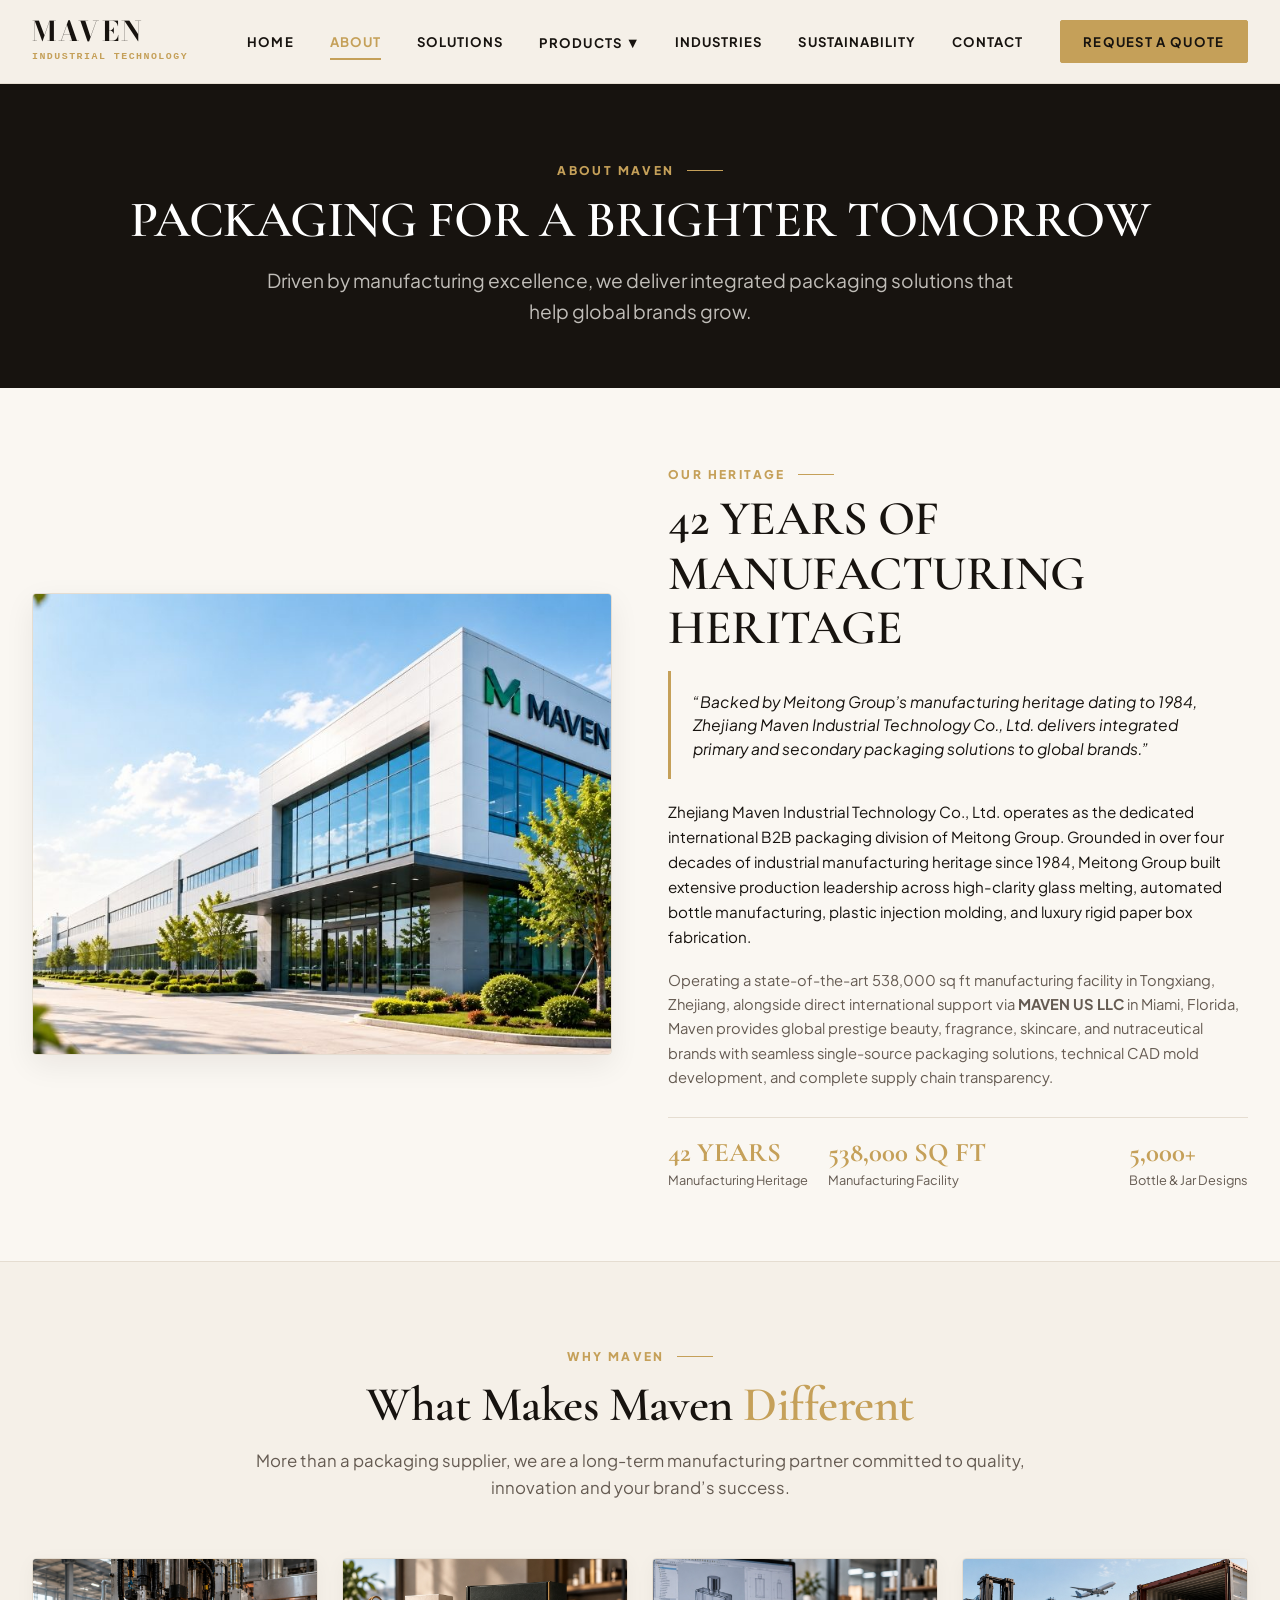
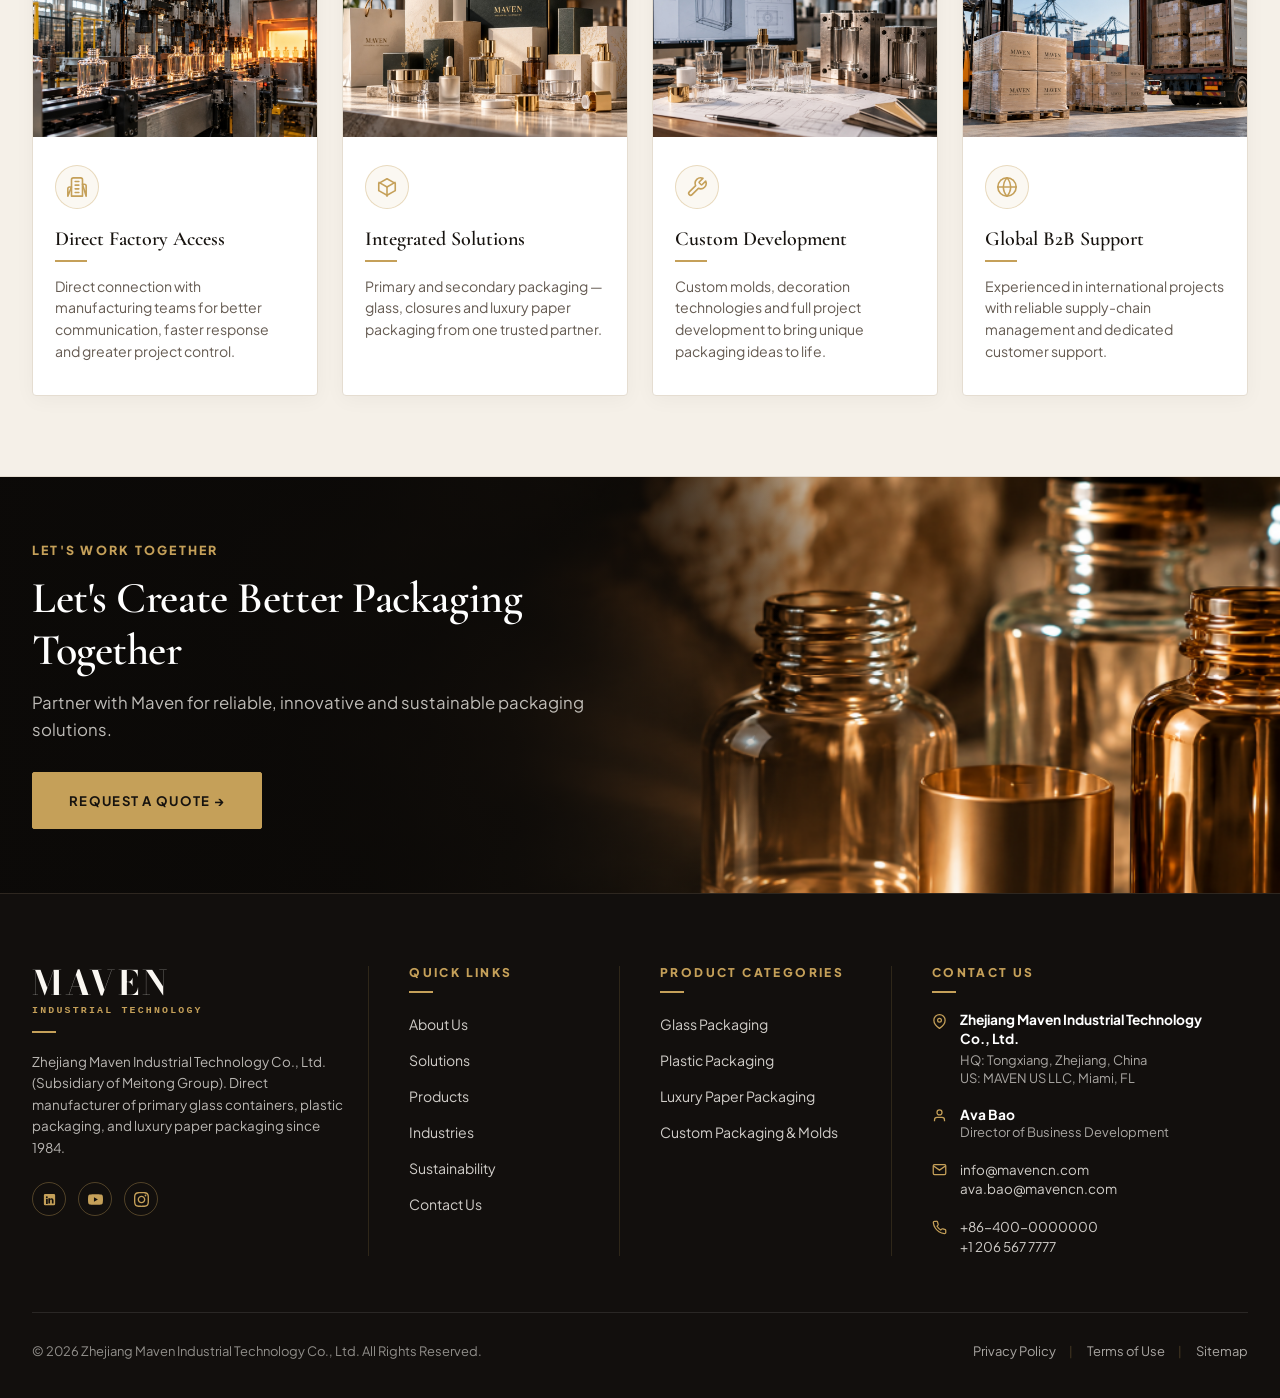
==== commit 98d2fcf7: "Updated" ====
--- a/about.html
+++ b/about.html
@@ -47,37 +47,37 @@
     </div>
   </header>
 
-  <!-- PAGE HERO (DARK CHARCOAL) -->
-  <section class="section mode-charcoal" style="padding: 5.5rem 0 4.5rem; text-align: center;">
+  <!-- PAGE HERO (DARK CHARCOAL — STANDARDIZED INNER PAGE HERO) -->
+  <section class="section mode-charcoal" style="padding: 4.5rem 0 3.75rem; text-align: center;">
     <div class="container">
-      <span class="section-num" style="justify-content: center;">MANUFACTURING EXCELLENCE</span>
-      <h1 class="display-title" style="font-size: 3.5rem; margin-bottom: 1.25rem; color: var(--color-white);">ABOUT MAVEN INDUSTRIAL</h1>
-      <p class="editorial-lead" style="max-width: 760px; margin: 0 auto; color: var(--color-text-inverse-muted);">Direct factory scale, 42 years of combined manufacturing heritage, and integrated primary and secondary packaging solutions for global prestige brands.</p>
+      <span class="section-num" style="justify-content: center;">ABOUT MAVEN</span>
+      <h1 class="display-title" style="font-size: clamp(2rem, 4vw, 3.25rem); margin-bottom: 1rem; color: var(--color-white);">PACKAGING FOR A BRIGHTER TOMORROW</h1>
+      <p class="editorial-lead" style="max-width: 760px; margin: 0 auto; color: var(--color-text-inverse-muted);">Driven by manufacturing excellence, we deliver integrated packaging solutions that help global brands grow.</p>
     </div>
   </section>
 
-  <!-- SECTION 1: CORPORATE HERITAGE & MEITONG GROUP (WARM IVORY) -->
-  <section class="section mode-ivory">
+  <!-- SECTION 1: CORPORATE HERITAGE & OUR STORY (WARM IVORY) -->
+  <section class="section mode-ivory section-heritage">
     <div class="container">
       <div class="heritage-split-grid">
         <div class="heritage-img-block">
           <img src="images/factory.jpg" alt="Zhejiang Maven Industrial Technology Facility Headquarters">
         </div>
 
-        <div>
+        <div class="heritage-content-block">
           <span class="section-num">OUR HERITAGE</span>
-          <h2 class="editorial-heading" style="margin-bottom: 1.5rem;">42 YEARS OF MANUFACTURING HERITAGE</h2>
+          <h2 class="editorial-heading" style="margin-bottom: 1rem;">42 YEARS OF MANUFACTURING HERITAGE</h2>
 
           <div class="heritage-quote-box">
             “Backed by Meitong Group’s manufacturing heritage dating to 1984, Zhejiang Maven Industrial Technology Co., Ltd. delivers integrated primary and secondary packaging solutions to global brands.”
           </div>
 
-          <p class="editorial-lead" style="font-size: 1rem; margin-bottom: 1.5rem;">
-            Zhejiang Maven Industrial Technology Co., Ltd. operates as the dedicated international B2B packaging entity of Meitong Group. Founded in 1984, Meitong Group established over four decades of industrial engineering leadership in glass melting, automated bottle production, plastic injection molding, and luxury rigid box manufacturing.
+          <p class="editorial-lead" style="font-size: 0.95rem; margin-bottom: 1.15rem; line-height: 1.65; color: var(--color-text-main);">
+            Zhejiang Maven Industrial Technology Co., Ltd. operates as the dedicated international B2B packaging division of Meitong Group. Grounded in over four decades of industrial manufacturing heritage since 1984, Meitong Group built extensive production leadership across high-clarity glass melting, automated bottle manufacturing, plastic injection molding, and luxury rigid paper box fabrication.
           </p>
 
-          <p style="color: var(--color-text-muted); font-size: 0.95rem; margin-bottom: 2.25rem;">
-            With direct sales representation through <strong>MAVEN US LLC</strong> in Miami, Florida, Maven offers North American and European brand owners direct factory communication, rapid sampling, technical CAD drawings, and complete supply chain transparency.
+          <p style="color: var(--color-text-muted); font-size: 0.92rem; margin-bottom: 1.75rem; line-height: 1.65;">
+            Operating a state-of-the-art 538,000 sq ft manufacturing facility in Tongxiang, Zhejiang, alongside direct international support via <strong>MAVEN US LLC</strong> in Miami, Florida, Maven provides global prestige beauty, fragrance, skincare, and nutraceutical brands with seamless single-source packaging solutions, technical CAD mold development, and complete supply chain transparency.
           </p>
 
           <div class="stats-counter-grid">
@@ -99,73 +99,120 @@
     </div>
   </section>
 
-  <!-- SECTION 2: INTEGRATED MANUFACTURING CAPABILITIES (WARM IVORY WARM) -->
-  <section class="section mode-ivory-warm">
+  <!-- SECTION 2: WHAT MAKES MAVEN DIFFERENT (WHY MAVEN SECTION) -->
+  <section class="section mode-ivory-warm section-why-maven">
     <div class="container">
-      <div class="section-header-flex">
-        <div class="section-header-left">
-          <span class="section-num">INTEGRATED PRODUCTION</span>
-          <h2 class="editorial-heading">PRIMARY & SECONDARY PACKAGING UNDER ONE ROOF</h2>
-        </div>
-        <div class="section-header-right">
-          <p class="editorial-lead">
-            Eliminate multi-vendor friction, component dimension mismatches, and color inconsistency by sourcing bottles, pumps, closures, and rigid gift boxes from one single partner.
-          </p>
-        </div>
-      </div>
-
-      <div class="categories-5col-grid" style="grid-template-columns: repeat(3, 1fr);">
-        <div class="cat-tile-card">
-          <div class="cat-tile-img-wrapper" style="aspect-ratio: 16/10;">
-            <img src="images/glass.jpg" alt="Primary Glass Container Manufacturing">
-          </div>
-          <div class="cat-tile-body">
-            <h3 class="cat-tile-title">GLASS BOTTLES & JARS</h3>
-            <p class="cat-tile-sub">High-clarity soda-lime and flint glass for perfume, serums, and supplement jars.</p>
-          </div>
-        </div>
-
-        <div class="cat-tile-card">
-          <div class="cat-tile-img-wrapper" style="aspect-ratio: 16/10;">
-            <img src="images/product_dpg.jpg" alt="Plastic PET PP PCR Packaging">
-          </div>
-          <div class="cat-tile-body">
-            <h3 class="cat-tile-title">PLASTIC BOTTLES & PUMPS</h3>
-            <p class="cat-tile-sub">Lightweight PET, PP, and PCR bottles, fine mist sprayers, treatment pumps, and caps.</p>
-          </div>
-        </div>
-
-        <div class="cat-tile-card">
-          <div class="cat-tile-img-wrapper" style="aspect-ratio: 16/10;">
-            <img src="images/paper.jpg" alt="Luxury Rigid Paper Box Production">
-          </div>
-          <div class="cat-tile-body">
-            <h3 class="cat-tile-title">LUXURY RIGID BOXES</h3>
-            <p class="cat-tile-sub">Custom magnetic presentation boxes, folding cartons, and precision protective inserts.</p>
+      <div style="text-align: center; max-width: 820px; margin: 0 auto 3.5rem;">
+        <span class="section-num" style="justify-content: center;">WHY MAVEN</span>
+        <h2 class="editorial-heading" style="margin-bottom: 1rem;">What Makes Maven <span style="color: var(--color-gold-accent);">Different</span></h2>
+        <p class="editorial-lead" style="font-size: 1.05rem; line-height: 1.6; color: var(--color-text-muted);">
+          More than a packaging supplier, we are a long-term manufacturing partner committed to quality, innovation and your brand’s success.
+        </p>
+      </div>
+
+      <div class="why-maven-grid">
+        <!-- Card 1: Direct Factory Access -->
+        <div class="why-maven-card">
+          <div class="why-card-img-wrapper">
+            <img src="images/why_factory_card.jpg" alt="Direct Factory Access Manufacturing Line">
+          </div>
+          <div class="why-card-body">
+            <div class="why-card-icon-circle">
+              <svg width="22" height="22" viewBox="0 0 24 24" fill="none" stroke="var(--color-gold-accent)" stroke-width="1.75" stroke-linecap="round" stroke-linejoin="round">
+                <path d="M6 22V4a2 2 0 0 1 2-2h8a2 2 0 0 1 2 2v18Z"/>
+                <path d="M6 12H4a2 2 0 0 0-2 2v8Z"/>
+                <path d="M18 9h2a2 2 0 0 1 2 2v11Z"/>
+                <path d="M10 6h4"/>
+                <path d="M10 10h4"/>
+                <path d="M10 14h4"/>
+                <path d="M10 18h4"/>
+              </svg>
+            </div>
+            <h3 class="why-card-title">Direct Factory Access</h3>
+            <div class="why-card-divider"></div>
+            <p class="why-card-desc">
+              Direct connection with manufacturing teams for better communication, faster response and greater project control.
+            </p>
+          </div>
+        </div>
+
+        <!-- Card 2: Integrated Solutions -->
+        <div class="why-maven-card">
+          <div class="why-card-img-wrapper">
+            <img src="images/why_integrated_card.jpg" alt="Integrated Primary and Secondary Packaging Solutions">
+          </div>
+          <div class="why-card-body">
+            <div class="why-card-icon-circle">
+              <svg width="22" height="22" viewBox="0 0 24 24" fill="none" stroke="var(--color-gold-accent)" stroke-width="1.75" stroke-linecap="round" stroke-linejoin="round">
+                <path d="m21 16-9 5-9-5V8l9-5 9 5v8z"/>
+                <path d="M3.27 6.96 12 12.01l8.73-5.05"/>
+                <path d="M12 22.08V12"/>
+              </svg>
+            </div>
+            <h3 class="why-card-title">Integrated Solutions</h3>
+            <div class="why-card-divider"></div>
+            <p class="why-card-desc">
+              Primary and secondary packaging — glass, closures and luxury paper packaging from one trusted partner.
+            </p>
+          </div>
+        </div>
+
+        <!-- Card 3: Custom Development -->
+        <div class="why-maven-card">
+          <div class="why-card-img-wrapper">
+            <img src="images/why_custom_card.jpg" alt="Custom Mold and Packaging Development">
+          </div>
+          <div class="why-card-body">
+            <div class="why-card-icon-circle">
+              <svg width="22" height="22" viewBox="0 0 24 24" fill="none" stroke="var(--color-gold-accent)" stroke-width="1.75" stroke-linecap="round" stroke-linejoin="round">
+                <path d="M14.7 6.3a1 1 0 0 0 0 1.4l1.6 1.6a1 1 0 0 0 1.4 0l3.77-3.77a6 6 0 0 1-7.94 7.94l-6.91 6.91a2.12 2.12 0 0 1-3-3l6.91-6.91a6 6 0 0 1 7.94-7.94l-3.76 3.76z"/>
+              </svg>
+            </div>
+            <h3 class="why-card-title">Custom Development</h3>
+            <div class="why-card-divider"></div>
+            <p class="why-card-desc">
+              Custom molds, decoration technologies and full project development to bring unique packaging ideas to life.
+            </p>
+          </div>
+        </div>
+
+        <!-- Card 4: Global B2B Support -->
+        <div class="why-maven-card">
+          <div class="why-card-img-wrapper">
+            <img src="images/why_global_card.jpg" alt="Global B2B Packaging Logistics and Supply Chain">
+          </div>
+          <div class="why-card-body">
+            <div class="why-card-icon-circle">
+              <svg width="22" height="22" viewBox="0 0 24 24" fill="none" stroke="var(--color-gold-accent)" stroke-width="1.75" stroke-linecap="round" stroke-linejoin="round">
+                <circle cx="12" cy="12" r="10"/>
+                <path d="M12 2a15.3 15.3 0 0 1 4 10 15.3 15.3 0 0 1-4 10 15.3 15.3 0 0 1-4-10 15.3 15.3 0 0 1 4-10z"/>
+                <path d="M2 12h20"/>
+              </svg>
+            </div>
+            <h3 class="why-card-title">Global B2B Support</h3>
+            <div class="why-card-divider"></div>
+            <p class="why-card-desc">
+              Experienced in international projects with reliable supply-chain management and dedicated customer support.
+            </p>
           </div>
         </div>
       </div>
     </div>
   </section>
 
-  <!-- SECTION 3: PROJECT CTA BANNER (WARM IVORY) -->
-  <section class="section mode-ivory">
-    <div class="container">
-      <div class="project-cta-card">
-        <div class="project-cta-content">
-          <span class="eyebrow-label">READY TO WORK WITH US?</span>
-          <h2 class="editorial-heading" style="margin-bottom: 1.25rem;">WORK WITH MAVEN ENGINEERING TEAM</h2>
-          <p class="editorial-lead" style="font-size: 1.05rem; margin-bottom: 2.25rem;">
-            Discuss your bottle dimensions, custom mold project, or sample request directly with Ava Bao, Director of Business Development.
-          </p>
-          <div style="display: flex; gap: 1rem; flex-wrap: wrap;">
-            <a href="#rfq" class="btn btn-gold trigger-rfq">START YOUR PROJECT &rarr;</a>
-            <a href="contact.html" class="btn btn-outline-dark">CONTACT MAVEN TEAM &rarr;</a>
-          </div>
-        </div>
-
-        <div class="project-cta-image">
-          <img src="images/why_integrated.jpg" alt="Maven Integrated Packaging Showcase">
+  <!-- SECTION 3: FINAL CTA BANNER (DARK LUXURY BANNER) -->
+  <section class="section-about-cta">
+    <div class="container about-cta-container">
+      <div class="about-cta-content">
+        <span class="eyebrow-label" style="color: var(--color-gold-accent);">LET'S WORK TOGETHER</span>
+        <h2 class="display-title" style="color: var(--color-white); font-size: clamp(1.8rem, 3.5vw, 2.75rem); line-height: 1.18; margin-bottom: 0.85rem;">
+          Let's Create Better Packaging Together
+        </h2>
+        <p class="about-cta-lead">
+          Partner with Maven for reliable, innovative and sustainable packaging solutions.
+        </p>
+        <div style="margin-top: 1.75rem;">
+          <a href="#rfq" class="btn btn-gold trigger-rfq">REQUEST A QUOTE &rarr;</a>
         </div>
       </div>
     </div>
--- a/style.css
+++ b/style.css
@@ -68,6 +68,7 @@
 html {
   scroll-behavior: smooth;
   font-size: 16px;
+  overflow-x: clip;
 }
 
 body {
@@ -78,7 +79,7 @@
   -webkit-font-smoothing: antialiased;
   width: 100%;
   position: relative;
-  overflow-x: hidden;
+  overflow-x: clip;
 }
 
 [id] {
@@ -93,7 +94,7 @@
 
 p, h1, h2, h3, h4, h5, h6, span, a, label, button, .section-num {
   overflow-wrap: break-word;
-  word-break: break-word;
+  word-break: normal;
 }
 
 a {
@@ -131,19 +132,21 @@
 h1, h2, h3, h4 {
   line-height: 1.15;
   font-weight: 600;
+  word-break: normal;
+  overflow-wrap: break-word;
 }
 
 .display-title {
   font-family: var(--font-serif);
-  font-size: clamp(2.8rem, 5.5vw, 4.8rem);
+  font-size: clamp(1.85rem, 5.2vw, 4.8rem);
   letter-spacing: -0.01em;
-  line-height: 1.08;
+  line-height: 1.1;
   font-weight: 600;
 }
 
 .editorial-heading {
   font-family: var(--font-serif);
-  font-size: clamp(2.2rem, 4vw, 3.2rem);
+  font-size: clamp(1.6rem, 3.8vw, 3.2rem);
   letter-spacing: -0.01em;
   font-weight: 600;
   line-height: 1.12;
@@ -182,7 +185,7 @@
 }
 
 .editorial-lead {
-  font-size: clamp(1.05rem, 1.6vw, 1.25rem);
+  font-size: clamp(0.95rem, 1.5vw, 1.25rem);
   font-weight: 400;
   line-height: 1.65;
   color: var(--color-text-muted);
@@ -199,14 +202,51 @@
   padding: 0 2rem;
 }
 
+@media (max-width: 768px) {
+  .container {
+    padding: 0 1.25rem;
+  }
+}
+
+@media (max-width: 480px) {
+  .container {
+    padding: 0 1rem;
+  }
+}
+
 .section {
-  padding: 7rem 0;
+  padding: 5.5rem 0;
   position: relative;
+}
+
+@media (max-width: 991px) {
+  .section {
+    padding: 4.25rem 0;
+  }
+}
+
+@media (max-width: 768px) {
+  .section {
+    padding: 3.25rem 0;
+  }
+}
+
+@media (max-width: 480px) {
+  .section {
+    padding: 2.75rem 0;
+  }
 }
 
 .section-solutions {
   padding-top: 3.5rem;
-  padding-bottom: 6rem;
+  padding-bottom: 5.5rem;
+}
+
+@media (max-width: 768px) {
+  .section-solutions {
+    padding-top: 2.5rem;
+    padding-bottom: 3.5rem;
+  }
 }
 
 .section-header-flex {
@@ -239,6 +279,8 @@
   .section-header-flex {
     flex-direction: column;
     align-items: flex-start;
+    gap: 1.25rem;
+    margin-bottom: 2.25rem;
   }
   .section-header-right {
     text-align: left;
@@ -335,6 +377,7 @@
   background-color: var(--color-ivory-warm);
   border-bottom: 1px solid var(--color-border-light);
   z-index: 1000;
+  box-shadow: 0 4px 20px rgba(23, 19, 15, 0.06);
   transition: all var(--transition-smooth);
 }
 
@@ -452,20 +495,64 @@
   cursor: pointer;
 }
 
+@media (max-width: 991px) {
+  .mobile-toggle {
+    display: block;
+  }
+  .nav-links {
+    position: fixed;
+    top: var(--header-height);
+    left: 0;
+    width: 100%;
+    height: calc(100vh - var(--header-height));
+    background-color: var(--color-espresso-dark);
+    flex-direction: column;
+    align-items: flex-start;
+    padding: 2.5rem 2rem;
+    gap: 1.5rem;
+    overflow-y: auto;
+    opacity: 0;
+    visibility: hidden;
+    transform: translateY(-10px);
+    transition: all var(--transition-smooth);
+    z-index: 999;
+  }
+  .nav-links.active {
+    opacity: 1;
+    visibility: visible;
+    transform: translateY(0);
+  }
+  .nav-links .nav-item {
+    color: var(--color-text-inverse);
+    font-size: 1.1rem;
+  }
+  .nav-dropdown-menu {
+    position: static;
+    width: 100%;
+    opacity: 1;
+    visibility: visible;
+    transform: none;
+    background: transparent;
+    border: none;
+    box-shadow: none;
+    padding: 0.5rem 0 0.5rem 1rem;
+  }
+}
+
 /* ==========================================================================
    HERO SECTION (CINEMATIC LUXURY STILL LIFE BANNER)
    ========================================================================== */
 .hero-cinematic-banner {
   position: relative;
   width: 100%;
-  min-height: 680px;
+  min-height: 640px;
   background-image: url('images/hero.jpg');
   background-size: cover;
   background-position: right center;
   background-repeat: no-repeat;
   display: flex;
-  align-items: center;
-  padding: 5rem 0;
+  align-items: flex-start;
+  padding: 2.25rem 0 4.5rem;
   overflow: hidden;
   background-color: #FAF7F2;
 }
@@ -507,10 +594,24 @@
   flex-wrap: wrap;
 }
 
+@media (max-width: 640px) {
+  .hero-actions {
+    flex-direction: column;
+    align-items: stretch;
+    gap: 0.85rem;
+    width: 100%;
+  }
+  .hero-actions .btn {
+    width: 100%;
+    text-align: center;
+  }
+}
+
 @media (max-width: 1200px) {
   .hero-cinematic-banner {
-    min-height: 600px;
+    min-height: 580px;
     background-position: 85% center;
+    padding: 2rem 0 4rem;
   }
   .hero-cinematic-banner::before {
     width: 65%;
@@ -519,13 +620,13 @@
 
 @media (max-width: 991px) {
   .hero-cinematic-banner {
-    min-height: 560px;
-    background-position: 90% center;
-    padding: 4rem 0;
+    min-height: 540px;
+    background-position: 85% center;
+    padding: 1.75rem 0 3.5rem;
   }
   .hero-cinematic-banner::before {
-    width: 75%;
-    background: linear-gradient(to right, rgba(250, 247, 242, 0.96) 0%, rgba(250, 247, 242, 0.88) 70%, rgba(250, 247, 242, 0.2) 100%);
+    width: 70%;
+    background: linear-gradient(to right, rgba(250, 247, 242, 0.92) 0%, rgba(250, 247, 242, 0.78) 65%, rgba(250, 247, 242, 0.1) 100%);
   }
   .hero-cinematic-banner .hero-content-block {
     max-width: 500px;
@@ -534,19 +635,540 @@
 
 @media (max-width: 768px) {
   .hero-cinematic-banner {
-    min-height: 580px;
-    background-position: right top;
+    min-height: 520px;
+    background-position: 85% center;
     align-items: flex-start;
-    padding-top: 3.5rem;
-    padding-bottom: 3.5rem;
+    padding-top: 1.5rem;
+    padding-bottom: 3rem;
   }
   .hero-cinematic-banner::before {
     width: 100%;
     height: 100%;
-    background: linear-gradient(to bottom, rgba(250, 247, 242, 0.96) 0%, rgba(250, 247, 242, 0.9) 60%, rgba(250, 247, 242, 0.5) 100%);
+    background: linear-gradient(160deg, rgba(250, 247, 242, 0.93) 0%, rgba(250, 247, 242, 0.86) 38%, rgba(250, 247, 242, 0.4) 65%, rgba(250, 247, 242, 0) 90%);
   }
   .hero-cinematic-banner .hero-content-block {
     max-width: 100%;
+  }
+}
+
+/* Compact Short Banner for About Page Hero */
+.hero-about-banner {
+  min-height: 360px;
+  padding: 2rem 0;
+  align-items: center;
+  background-image: url('images/about_hero.png');
+  background-position: right center;
+}
+
+.hero-about-banner .eyebrow-label {
+  margin-bottom: 0.35rem;
+}
+
+.hero-about-banner .display-title {
+  font-size: clamp(1.65rem, 3.2vw, 2.75rem);
+  line-height: 1.12;
+  margin-bottom: 0.65rem;
+}
+
+.hero-about-banner .hero-description {
+  margin: 0.65rem 0 0;
+  font-size: 0.98rem;
+  line-height: 1.5;
+  max-width: 500px;
+}
+
+@media (max-width: 1200px) {
+  .hero-about-banner {
+    min-height: 340px;
+    padding: 1.85rem 0;
+    background-position: 85% center;
+  }
+  .hero-about-banner .display-title {
+    font-size: clamp(1.55rem, 3vw, 2.4rem);
+  }
+}
+
+@media (max-width: 991px) {
+  .hero-about-banner {
+    min-height: 310px;
+    padding: 1.6rem 0;
+  }
+  .hero-about-banner .display-title {
+    font-size: clamp(1.45rem, 3.5vw, 2.2rem);
+  }
+}
+
+@media (max-width: 768px) {
+  .hero-about-banner {
+    min-height: 270px;
+    padding: 1.35rem 0;
+    align-items: center;
+  }
+  .hero-about-banner .display-title {
+    font-size: clamp(1.35rem, 4.5vw, 1.85rem);
+    margin-bottom: 0.5rem;
+  }
+  .hero-about-banner .hero-description {
+    font-size: 0.9rem;
+    margin-top: 0.5rem;
+  }
+}
+
+@media (max-width: 480px) {
+  .hero-about-banner {
+    min-height: 250px;
+    padding: 1.15rem 0;
+  }
+}
+
+/* Solutions Hero Banner Styling */
+.hero-solutions-banner {
+  min-height: 360px;
+  padding: 2rem 0;
+  align-items: center;
+  background-image: url('images/solutions_hero.png');
+  background-position: right center;
+}
+
+.hero-solutions-banner .eyebrow-label {
+  margin-bottom: 0.35rem;
+}
+
+.hero-solutions-banner .display-title {
+  font-size: clamp(1.65rem, 3.2vw, 2.75rem);
+  line-height: 1.12;
+  margin-bottom: 0.65rem;
+}
+
+.hero-solutions-banner .hero-description {
+  margin: 0.65rem 0 0;
+  font-size: 0.98rem;
+  line-height: 1.5;
+  max-width: 500px;
+}
+
+.hero-solutions-banner .hero-actions {
+  margin-top: 1.35rem;
+}
+
+@media (max-width: 1200px) {
+  .hero-solutions-banner {
+    min-height: 340px;
+    padding: 1.85rem 0;
+    background-position: 85% center;
+  }
+  .hero-solutions-banner .display-title {
+    font-size: clamp(1.55rem, 3vw, 2.4rem);
+  }
+}
+
+@media (max-width: 991px) {
+  .hero-solutions-banner {
+    min-height: 310px;
+    padding: 1.6rem 0;
+  }
+  .hero-solutions-banner .display-title {
+    font-size: clamp(1.45rem, 3.5vw, 2.2rem);
+  }
+}
+
+@media (max-width: 768px) {
+  .hero-solutions-banner {
+    min-height: 270px;
+    padding: 1.35rem 0;
+    align-items: center;
+  }
+  .hero-solutions-banner .display-title {
+    font-size: clamp(1.35rem, 4.5vw, 1.85rem);
+    margin-bottom: 0.5rem;
+  }
+  .hero-solutions-banner .hero-description {
+    font-size: 0.9rem;
+    margin-top: 0.5rem;
+  }
+  .hero-solutions-banner .hero-actions {
+    margin-top: 1.15rem;
+  }
+}
+
+@media (max-width: 480px) {
+  .hero-solutions-banner {
+    min-height: 250px;
+    padding: 1.15rem 0;
+  }
+}
+
+/* Solutions Integrated Process Grid (8 Horizontal Steps) */
+.process-line-grid {
+  display: flex;
+  align-items: center;
+  justify-content: space-between;
+  gap: 0.5rem;
+  flex-wrap: nowrap;
+  width: 100%;
+}
+
+.process-line-item {
+  display: flex;
+  flex-direction: column;
+  align-items: center;
+  text-align: center;
+  flex: 1;
+}
+
+.process-icon-circle {
+  width: 52px;
+  height: 52px;
+  border-radius: 50%;
+  border: 1px solid var(--color-gold-border);
+  background-color: rgba(197, 160, 89, 0.08);
+  display: inline-flex;
+  align-items: center;
+  justify-content: center;
+  margin-bottom: 0.85rem;
+  transition: all var(--transition-smooth);
+}
+
+.process-line-item:hover .process-icon-circle {
+  border-color: var(--color-gold-accent);
+  background-color: rgba(197, 160, 89, 0.16);
+  transform: translateY(-2px);
+}
+
+.process-line-num {
+  font-family: var(--font-sans);
+  font-size: 0.72rem;
+  font-weight: 800;
+  letter-spacing: 0.1em;
+  color: var(--color-gold-accent);
+  margin-bottom: 0.2rem;
+}
+
+.process-line-title {
+  font-family: var(--font-serif);
+  font-size: 0.95rem;
+  font-weight: 600;
+  color: var(--color-espresso-dark);
+}
+
+.process-arrow {
+  color: var(--color-taupe-muted);
+  font-size: 1.1rem;
+  opacity: 0.6;
+}
+
+@media (max-width: 991px) {
+  .process-line-grid {
+    display: grid;
+    grid-template-columns: repeat(4, 1fr);
+    gap: 1.5rem;
+  }
+  .process-arrow {
+    display: none;
+  }
+}
+
+@media (max-width: 600px) {
+  .process-line-grid {
+    grid-template-columns: repeat(2, 1fr);
+    gap: 1.25rem;
+  }
+}
+
+/* Finishing Mastery / Decoration Technologies Grid */
+.decoration-header-split {
+  display: grid;
+  grid-template-columns: 360px 1fr;
+  gap: 3rem;
+  align-items: flex-start;
+}
+
+.decoration-tech-grid {
+  display: grid;
+  grid-template-columns: repeat(3, 1fr);
+  gap: 1.25rem;
+}
+
+.decoration-tech-grid-8 {
+  display: grid;
+  grid-template-columns: repeat(4, 1fr);
+  gap: 1.25rem;
+}
+
+.tech-card-item {
+  background-color: rgba(255, 255, 255, 0.04);
+  border: 1px solid rgba(255, 255, 255, 0.12);
+  border-radius: var(--radius-xs);
+  overflow: hidden;
+  transition: all var(--transition-smooth);
+}
+
+.tech-card-item:hover {
+  border-color: var(--color-gold-accent);
+  transform: translateY(-3px);
+  background-color: rgba(255, 255, 255, 0.07);
+}
+
+.tech-card-img {
+  width: 100%;
+  aspect-ratio: 16 / 10;
+  overflow: hidden;
+}
+
+.tech-card-img img {
+  width: 100%;
+  height: 100%;
+  object-fit: cover;
+  transition: transform 0.5s ease;
+}
+
+.tech-card-item:hover .tech-card-img img {
+  transform: scale(1.05);
+}
+
+.tech-card-content {
+  padding: 1.15rem 1rem 1.35rem;
+}
+
+.tech-card-title {
+  font-family: var(--font-sans);
+  font-size: 0.78rem;
+  font-weight: 800;
+  letter-spacing: 0.06em;
+  color: var(--color-gold-accent);
+  text-transform: uppercase;
+  margin-bottom: 0.35rem;
+  line-height: 1.3;
+}
+
+.tech-card-desc {
+  font-size: 0.82rem;
+  color: var(--color-text-inverse-muted);
+  line-height: 1.45;
+}
+
+@media (max-width: 1100px) {
+  .decoration-header-split {
+    grid-template-columns: 1fr;
+    gap: 2.5rem;
+  }
+  .decoration-tech-grid-8 {
+    grid-template-columns: repeat(2, 1fr);
+    gap: 1.25rem;
+  }
+}
+
+@media (max-width: 768px) {
+  .decoration-tech-grid {
+    grid-template-columns: repeat(2, 1fr);
+    gap: 1rem;
+  }
+}
+
+@media (max-width: 640px) {
+  .decoration-tech-grid-8 {
+    grid-template-columns: 1fr;
+    gap: 1.25rem;
+  }
+}
+
+@media (max-width: 480px) {
+  .decoration-tech-grid {
+    grid-template-columns: 1fr;
+  }
+}
+
+/* ==========================================================================
+   WHAT MAKES MAVEN DIFFERENT (WHY MAVEN SECTION)
+   ========================================================================== */
+.section-why-maven {
+  padding: 5rem 0;
+  background-color: var(--color-ivory-warm);
+  border-top: 1px solid var(--color-border-light);
+  border-bottom: 1px solid var(--color-border-light);
+}
+
+.why-maven-grid {
+  display: grid;
+  grid-template-columns: repeat(4, 1fr);
+  gap: 1.5rem;
+}
+
+.why-maven-card {
+  background-color: var(--color-white);
+  border: 1px solid var(--color-border-light);
+  border-radius: var(--radius-sm);
+  overflow: hidden;
+  box-shadow: var(--shadow-subtle);
+  transition: all var(--transition-smooth);
+  display: flex;
+  flex-direction: column;
+}
+
+.why-maven-card:hover {
+  transform: translateY(-4px);
+  box-shadow: var(--shadow-card);
+  border-color: var(--color-gold-border);
+}
+
+.why-card-img-wrapper {
+  position: relative;
+  width: 100%;
+  aspect-ratio: 16 / 10;
+  overflow: hidden;
+  background-color: var(--color-ivory);
+}
+
+.why-card-img-wrapper img {
+  width: 100%;
+  height: 100%;
+  object-fit: cover;
+  transition: transform 0.5s ease;
+}
+
+.why-maven-card:hover .why-card-img-wrapper img {
+  transform: scale(1.04);
+}
+
+.why-card-body {
+  padding: 1.75rem 1.35rem 2rem;
+  display: flex;
+  flex-direction: column;
+  align-items: flex-start;
+  flex-grow: 1;
+}
+
+.why-card-icon-circle {
+  width: 44px;
+  height: 44px;
+  border-radius: 50%;
+  border: 1px solid var(--color-gold-border);
+  background-color: rgba(197, 160, 89, 0.08);
+  display: inline-flex;
+  align-items: center;
+  justify-content: center;
+  margin-bottom: 1.15rem;
+}
+
+.why-card-title {
+  font-family: var(--font-serif);
+  font-size: 1.25rem;
+  font-weight: 600;
+  color: var(--color-espresso-dark);
+  line-height: 1.25;
+  margin-bottom: 0.5rem;
+}
+
+.why-card-divider {
+  width: 32px;
+  height: 2px;
+  background-color: var(--color-gold-accent);
+  margin-bottom: 0.85rem;
+}
+
+.why-card-desc {
+  font-size: 0.88rem;
+  line-height: 1.55;
+  color: var(--color-text-muted);
+}
+
+@media (max-width: 1100px) {
+  .section-why-maven {
+    padding: 3.75rem 0;
+  }
+  .why-maven-grid {
+    grid-template-columns: repeat(2, 1fr);
+    gap: 1.35rem;
+  }
+}
+
+@media (max-width: 640px) {
+  .section-why-maven {
+    padding: 3rem 0;
+  }
+  .why-maven-grid {
+    grid-template-columns: 1fr;
+    gap: 1.25rem;
+  }
+  .why-card-body {
+    padding: 1.5rem 1.25rem 1.75rem;
+  }
+}
+
+/* ==========================================================================
+   FINAL ABOUT & PRODUCTS PAGE CTA BANNER
+   ========================================================================== */
+.section-about-cta {
+  position: relative;
+  width: 100%;
+  min-height: 360px;
+  background-image: url('images/products-cta.png');
+  background-size: cover;
+  background-position: right center;
+  background-repeat: no-repeat;
+  display: flex;
+  align-items: center;
+  padding: 4rem 0;
+  overflow: hidden;
+  background-color: #0c0a08;
+}
+
+.section-about-cta::before {
+  content: "";
+  position: absolute;
+  top: 0;
+  left: 0;
+  width: 62%;
+  height: 100%;
+  background: linear-gradient(to right, rgba(12, 10, 8, 0.96) 0%, rgba(12, 10, 8, 0.82) 65%, rgba(12, 10, 8, 0) 100%);
+  pointer-events: none;
+  z-index: 1;
+}
+
+.about-cta-container {
+  position: relative;
+  z-index: 2;
+  width: 100%;
+}
+
+.about-cta-content {
+  max-width: 560px;
+}
+
+.about-cta-lead {
+  font-size: 1.05rem;
+  line-height: 1.6;
+  color: var(--color-text-inverse-muted);
+}
+
+@media (max-width: 991px) {
+  .section-about-cta {
+    min-height: 320px;
+    padding: 3rem 0;
+    background-position: 80% center;
+  }
+  .section-about-cta::before {
+    width: 72%;
+    background: linear-gradient(to right, rgba(12, 10, 8, 0.96) 0%, rgba(12, 10, 8, 0.85) 70%, rgba(12, 10, 8, 0.1) 100%);
+  }
+}
+
+@media (max-width: 768px) {
+  .section-about-cta {
+    min-height: 280px;
+    padding: 2.5rem 0;
+    background-position: 85% center;
+  }
+  .section-about-cta::before {
+    width: 100%;
+    height: 100%;
+    background: linear-gradient(135deg, rgba(12, 10, 8, 0.95) 0%, rgba(12, 10, 8, 0.88) 50%, rgba(12, 10, 8, 0.6) 80%, rgba(12, 10, 8, 0.25) 100%);
+  }
+  .about-cta-content {
+    max-width: 100%;
+  }
+  .about-cta-lead {
+    font-size: 0.95rem;
   }
 }
 
@@ -764,13 +1386,13 @@
   }
 }
 
-@media (max-width: 640px) {
+@media (max-width: 768px) {
   .onestop-pipeline-grid {
     grid-template-columns: repeat(2, 1fr);
     gap: 1.5rem 1rem;
   }
-  .process-step-item:nth-child(2n)::after {
-    display: none;
+  .process-step-item::after {
+    display: none !important;
   }
 }
 
@@ -1045,6 +1667,7 @@
   letter-spacing: 0.05em;
   color: var(--color-espresso-dark);
   text-transform: uppercase;
+  word-break: normal;
 }
 
 @media (max-width: 1100px) {
@@ -1052,9 +1675,30 @@
     grid-template-columns: repeat(3, 1fr);
   }
 }
-@media (max-width: 600px) {
+
+@media (max-width: 640px) {
   .industries-6col-grid {
     grid-template-columns: repeat(2, 1fr);
+    gap: 0.85rem;
+  }
+  .industry-tile-footer {
+    padding: 0.85rem 0.6rem;
+  }
+  .industry-tile-name {
+    font-size: clamp(0.72rem, 3.1vw, 0.85rem);
+    letter-spacing: 0.02em;
+    hyphens: none;
+    word-break: normal;
+  }
+}
+
+@media (max-width: 350px) {
+  .industries-6col-grid {
+    grid-template-columns: 1fr;
+    gap: 1.25rem;
+  }
+  .industry-tile-name {
+    font-size: 0.95rem;
   }
 }
 
@@ -1247,7 +1891,7 @@
 }
 
 .project-cta-content {
-  max-width: 520px;
+  max-width: 680px;
 }
 
 .project-cta-content .eyebrow-label {
@@ -1274,7 +1918,7 @@
   line-height: 1.65;
   color: var(--color-text-muted);
   margin-bottom: 2.25rem;
-  max-width: 480px;
+  max-width: 520px;
 }
 
 .cta-actions-row {
@@ -1290,38 +1934,50 @@
     background-position: 85% center;
   }
   .project-cta-content {
-    max-width: 460px;
+    max-width: 650px;
   }
 }
 
 @media (max-width: 991px) {
   .section-project-cta {
     min-height: 460px;
-    background-position: 90% center;
+    background-position: 85% center;
     padding: 4rem 0;
   }
   .section-project-cta::before {
-    width: 68%;
-    background: linear-gradient(to right, rgba(245, 239, 235, 0.92) 0%, rgba(245, 239, 235, 0.75) 65%, rgba(245, 239, 235, 0) 100%);
+    width: 70%;
+    background: linear-gradient(to right, rgba(245, 239, 235, 0.92) 0%, rgba(245, 239, 235, 0.78) 65%, rgba(245, 239, 235, 0.1) 100%);
   }
   .project-cta-content {
-    max-width: 420px;
+    max-width: 620px;
   }
 }
 
 @media (max-width: 768px) {
   .section-project-cta {
-    min-height: 480px;
-    background-position: right center;
-    padding: 3.5rem 0;
+    min-height: 460px;
+    background-position: 85% center;
+    padding: 3rem 0;
   }
   .section-project-cta::before {
     width: 100%;
     height: 100%;
-    background: linear-gradient(to bottom, rgba(245, 239, 235, 0.95) 0%, rgba(245, 239, 235, 0.85) 60%, rgba(245, 239, 235, 0.35) 100%);
+    background: linear-gradient(160deg, rgba(245, 239, 235, 0.93) 0%, rgba(245, 239, 235, 0.86) 38%, rgba(245, 239, 235, 0.4) 65%, rgba(245, 239, 235, 0) 90%);
   }
   .project-cta-content {
     max-width: 100%;
+  }
+}
+
+@media (max-width: 640px) {
+  .cta-actions-row {
+    flex-direction: column;
+    align-items: stretch;
+    gap: 0.85rem;
+  }
+  .cta-actions-row .btn {
+    width: 100%;
+    text-align: center;
   }
 }
 
@@ -1657,3 +2313,273 @@
     grid-template-columns: 1fr;
   }
 }
+
+/* ==========================================================================
+   PRODUCTS CATALOGUE PAGE STYLING (NEW REDESIGN)
+   ========================================================================== */
+.products-section-header {
+  display: flex;
+  justify-content: space-between;
+  align-items: flex-end;
+  margin-bottom: 2.5rem;
+  flex-wrap: wrap;
+  gap: 1.5rem;
+}
+
+.products-section-header .header-left {
+  max-width: 600px;
+}
+
+.products-section-header .header-right-text {
+  max-width: 440px;
+  font-size: 0.88rem;
+  color: var(--color-text-muted);
+  line-height: 1.6;
+}
+
+/* 8-Category Card Grid */
+.product-cat-grid-8 {
+  display: grid;
+  grid-template-columns: repeat(4, 1fr);
+  gap: 1.35rem;
+}
+
+.product-cat-card {
+  background-color: var(--color-white);
+  border: 1px solid var(--color-border-light);
+  border-radius: var(--radius-xs);
+  overflow: hidden;
+  transition: all var(--transition-smooth);
+  display: flex;
+  flex-direction: column;
+}
+
+.product-cat-card:hover {
+  transform: translateY(-4px);
+  box-shadow: 0 12px 28px rgba(23, 19, 15, 0.08);
+  border-color: var(--color-gold-accent);
+}
+
+.product-cat-img-wrapper {
+  width: 100%;
+  aspect-ratio: 16 / 11;
+  overflow: hidden;
+  background-color: var(--color-ivory-warm);
+}
+
+.product-cat-img-wrapper img {
+  width: 100%;
+  height: 100%;
+  object-fit: cover;
+  transition: transform 0.6s ease;
+}
+
+.product-cat-card:hover .product-cat-img-wrapper img {
+  transform: scale(1.06);
+}
+
+.product-cat-body {
+  padding: 1.15rem 1.15rem;
+  display: flex;
+  flex-direction: column;
+  justify-content: center;
+  flex-grow: 1;
+}
+
+.product-cat-title {
+  font-family: var(--font-sans);
+  font-size: 0.84rem;
+  font-weight: 800;
+  letter-spacing: 0.06em;
+  color: var(--color-espresso-dark);
+  text-transform: uppercase;
+  margin-bottom: 0;
+}
+
+.product-cat-link {
+  font-size: 0.78rem;
+  font-weight: 700;
+  letter-spacing: 0.06em;
+  color: var(--color-gold-accent);
+  text-transform: uppercase;
+  display: inline-flex;
+  align-items: center;
+  gap: 0.25rem;
+  transition: color var(--transition-smooth);
+}
+
+.product-cat-card:hover .product-cat-link {
+  color: var(--color-espresso-dark);
+}
+
+/* Featured Product Series Grid */
+.featured-series-grid {
+  display: grid;
+  grid-template-columns: repeat(4, 1fr);
+  gap: 1.35rem;
+}
+
+.series-card {
+  background-color: var(--color-white);
+  border: 1px solid var(--color-border-light);
+  border-radius: var(--radius-xs);
+  overflow: hidden;
+  transition: all var(--transition-smooth);
+  display: flex;
+  flex-direction: column;
+}
+
+.series-card:hover {
+  transform: translateY(-4px);
+  box-shadow: 0 12px 28px rgba(23, 19, 15, 0.08);
+  border-color: var(--color-gold-accent);
+}
+
+.series-card-img {
+  width: 100%;
+  aspect-ratio: 16 / 11;
+  overflow: hidden;
+  background-color: var(--color-ivory-warm);
+}
+
+.series-card-img img {
+  width: 100%;
+  height: 100%;
+  object-fit: cover;
+  transition: transform 0.6s ease;
+}
+
+.series-card:hover .series-card-img img {
+  transform: scale(1.06);
+}
+
+.series-card-body {
+  padding: 1.25rem 1.15rem 1.35rem;
+  display: flex;
+  flex-direction: column;
+  justify-content: space-between;
+  flex-grow: 1;
+}
+
+.series-card-title {
+  font-family: var(--font-sans);
+  font-size: 0.92rem;
+  font-weight: 800;
+  color: var(--color-espresso-dark);
+  margin-bottom: 0.35rem;
+}
+
+.series-card-desc {
+  font-size: 0.82rem;
+  color: var(--color-text-muted);
+  line-height: 1.45;
+  margin-bottom: 1.1rem;
+}
+
+.series-card-link {
+  font-size: 0.78rem;
+  font-weight: 700;
+  letter-spacing: 0.06em;
+  color: var(--color-gold-accent);
+  text-transform: uppercase;
+  display: inline-flex;
+  align-items: center;
+  gap: 0.25rem;
+  transition: color var(--transition-smooth);
+}
+
+.series-card:hover .series-card-link {
+  color: var(--color-espresso-dark);
+}
+
+/* Advantages Feature Strip */
+.advantages-feature-strip {
+  background-color: var(--color-ivory-warm);
+  border-top: 1px solid var(--color-border-light);
+  border-bottom: 1px solid var(--color-border-light);
+  padding: 3.5rem 0;
+}
+
+.advantages-grid {
+  display: grid;
+  grid-template-columns: repeat(4, 1fr);
+  gap: 2rem;
+}
+
+.advantage-item {
+  text-align: center;
+  display: flex;
+  flex-direction: column;
+  align-items: center;
+}
+
+.advantage-icon-circle {
+  width: 52px;
+  height: 52px;
+  border-radius: 50%;
+  border: 1px solid var(--color-gold-border);
+  background-color: var(--color-white);
+  display: flex;
+  align-items: center;
+  justify-content: center;
+  margin-bottom: 1.15rem;
+  color: var(--color-gold-accent);
+  transition: all var(--transition-smooth);
+}
+
+.advantage-item:hover .advantage-icon-circle {
+  border-color: var(--color-gold-accent);
+  background-color: var(--color-gold-subtle);
+  transform: translateY(-2px);
+}
+
+.advantage-title {
+  font-family: var(--font-sans);
+  font-size: 0.82rem;
+  font-weight: 800;
+  letter-spacing: 0.08em;
+  color: var(--color-espresso-dark);
+  text-transform: uppercase;
+  margin-bottom: 0.4rem;
+}
+
+.advantage-desc {
+  font-size: 0.82rem;
+  color: var(--color-text-muted);
+  line-height: 1.45;
+  max-width: 240px;
+}
+
+@media (max-width: 1100px) {
+  .product-cat-grid-8 {
+    grid-template-columns: repeat(2, 1fr);
+    gap: 1.25rem;
+  }
+  .featured-series-grid {
+    grid-template-columns: repeat(2, 1fr);
+    gap: 1.25rem;
+  }
+  .advantages-grid {
+    grid-template-columns: repeat(2, 1fr);
+    gap: 2rem;
+  }
+}
+
+@media (max-width: 640px) {
+  .product-cat-grid-8 {
+    grid-template-columns: 1fr;
+    gap: 1.25rem;
+  }
+  .featured-series-grid {
+    grid-template-columns: 1fr;
+    gap: 1.25rem;
+  }
+  .advantages-grid {
+    grid-template-columns: 1fr;
+    gap: 1.75rem;
+  }
+  .products-section-header {
+    flex-direction: column;
+    align-items: flex-start;
+  }
+}
